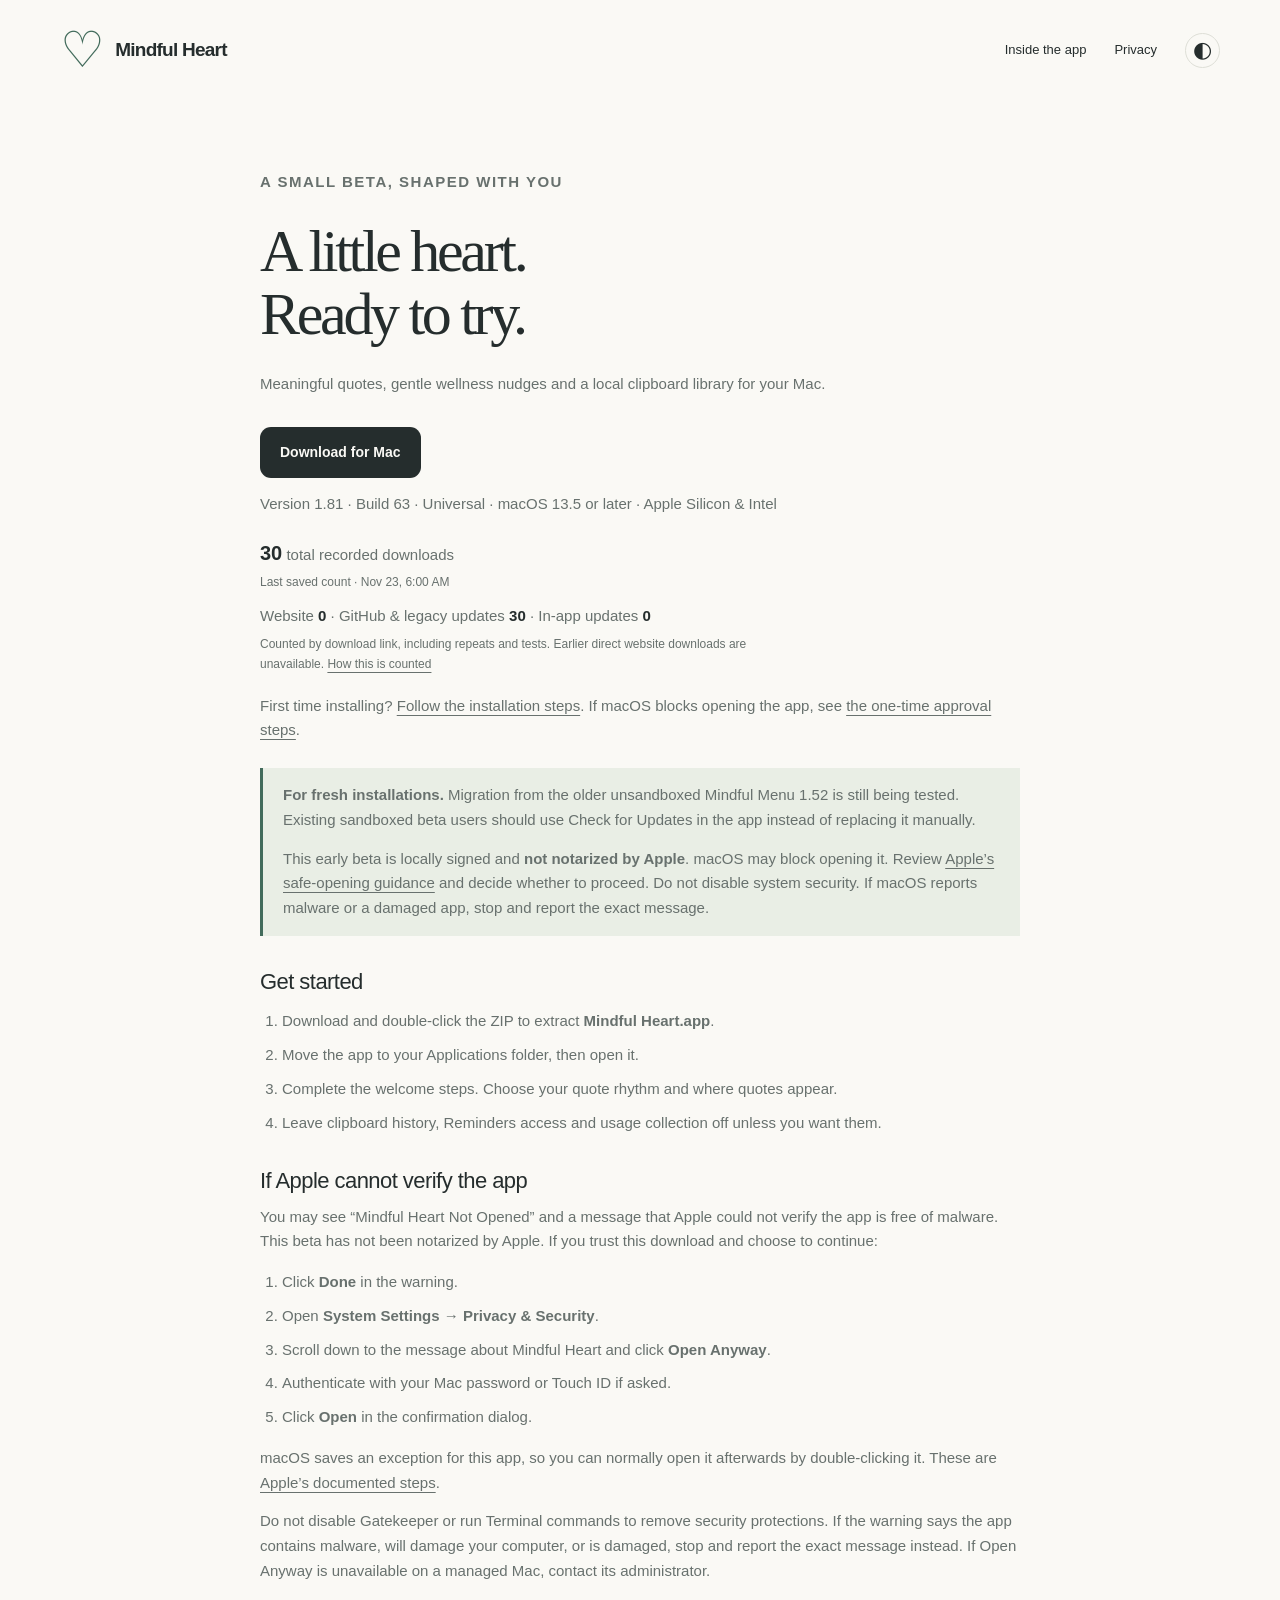
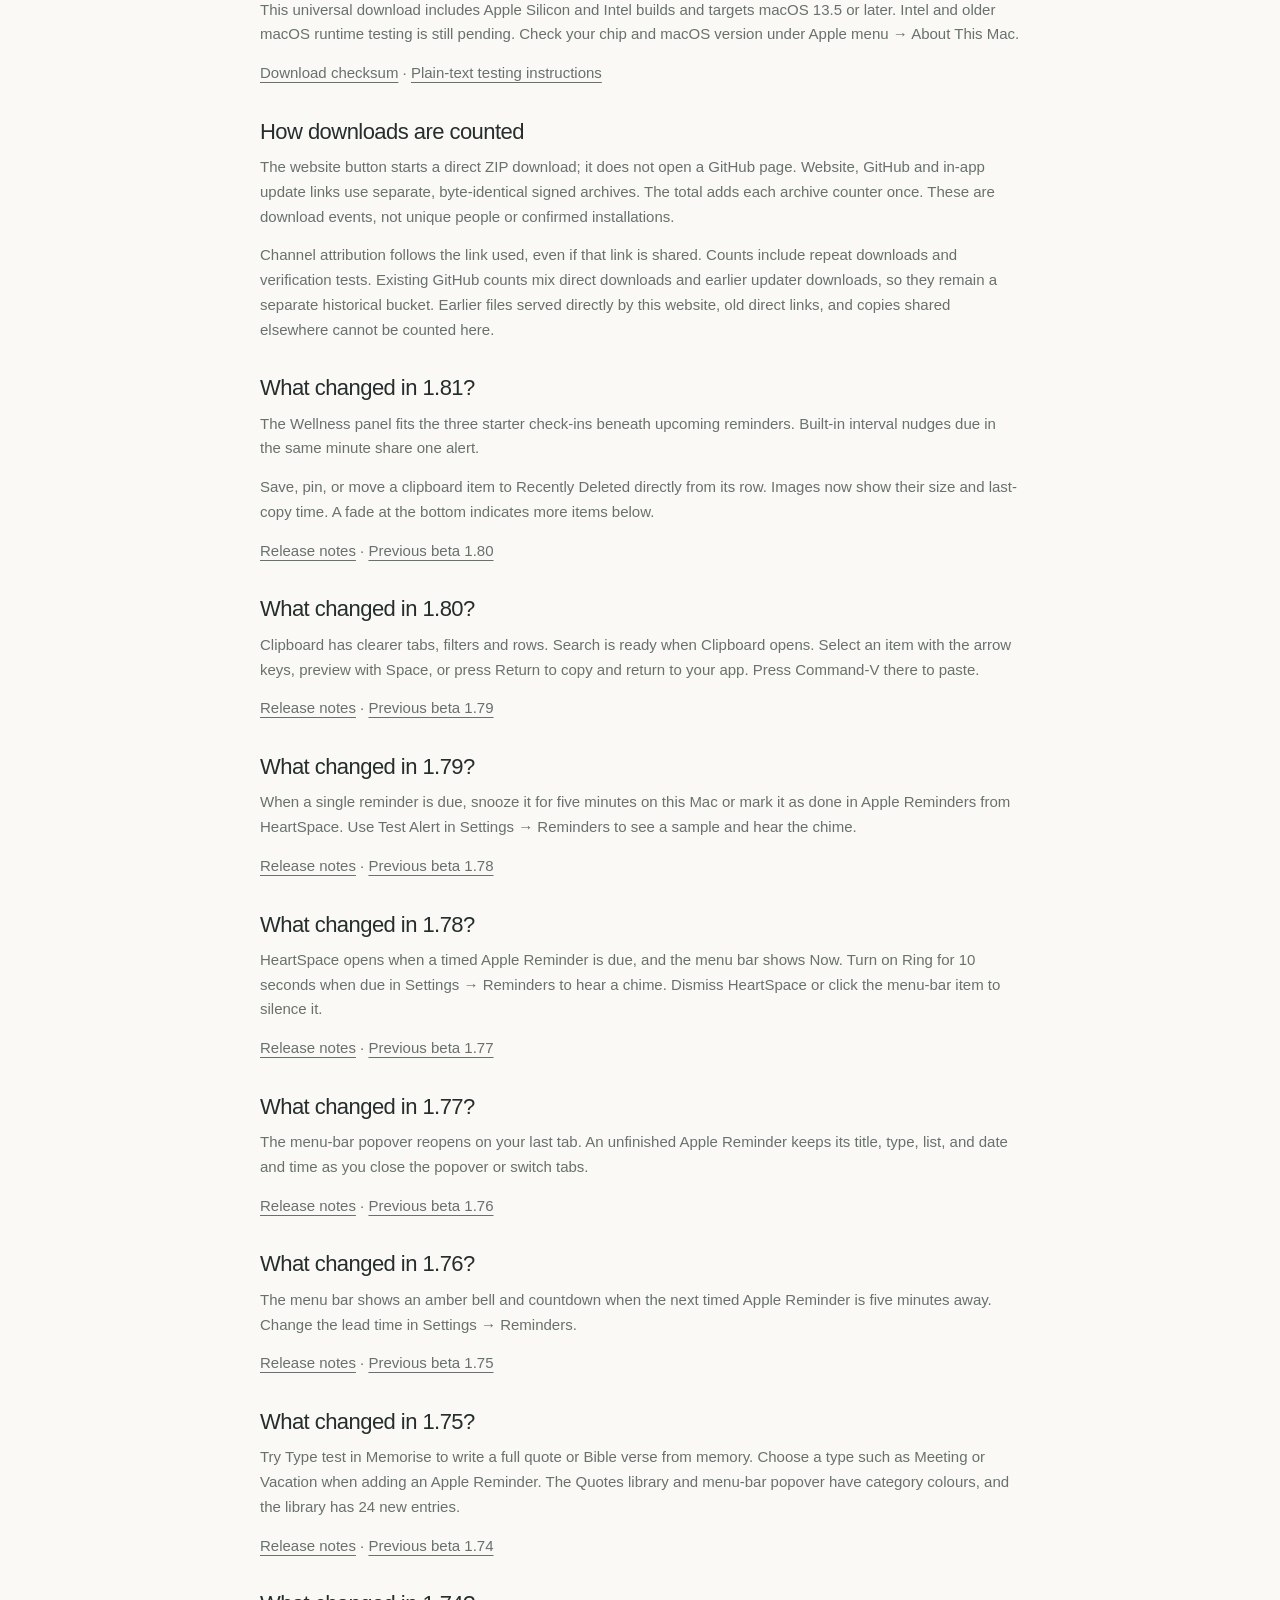
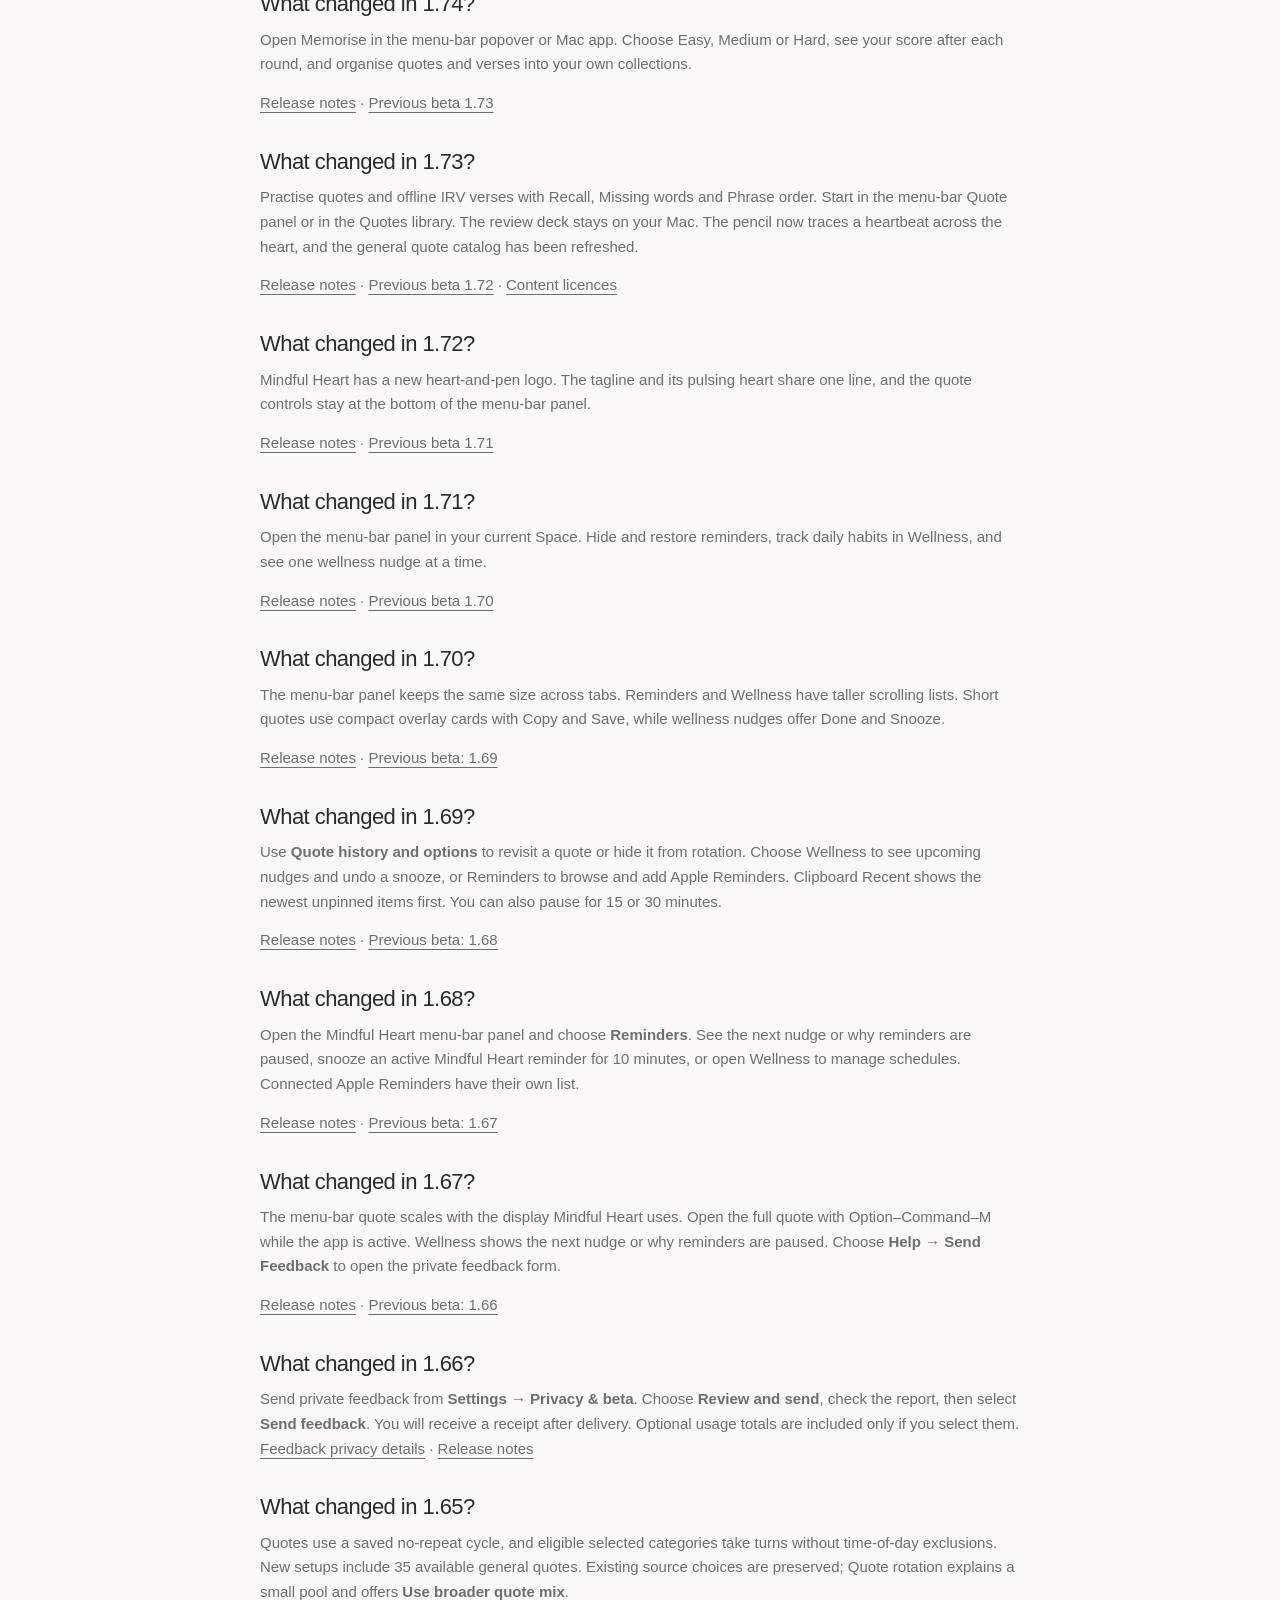
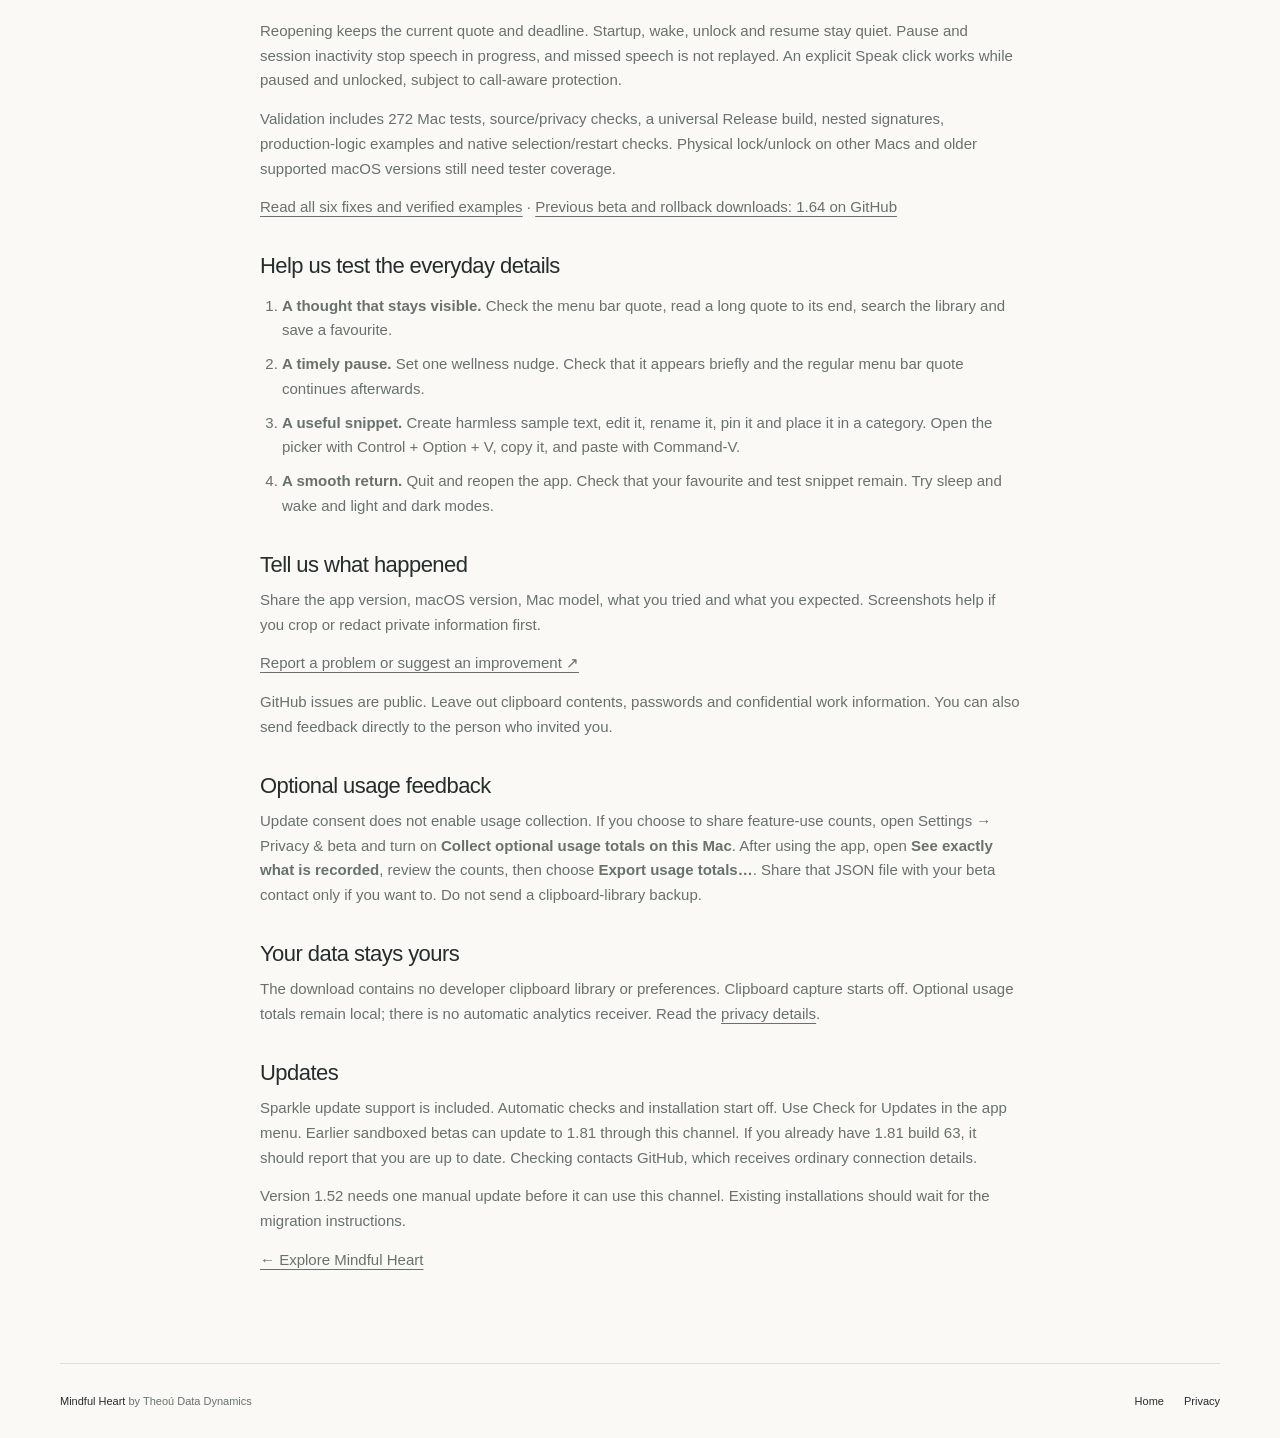
==== beta.html @ 972ff4ee "Publish Mindful Heart beta download website" ====
<!doctype html>
<html lang="en"><head>
<meta charset="utf-8"><meta name="viewport" content="width=device-width,initial-scale=1"><meta name="robots" content="noindex,nofollow">
<title>Beta download · Mindful Heart</title><link rel="icon" href="heart.svg" type="image/svg+xml"><link rel="stylesheet" href="style.css"><script src="site.js" defer></script>
<script type="module" src="download-counter.mjs"></script></head><body>
<a class="skip" href="#main">Skip to content</a>
<header class="nav wrap"><a class="brand" href="index.html"><span class="heart" aria-hidden="true">♡</span> Mindful Heart</a><nav aria-label="Main"><a href="index.html#inside">Inside the app</a><a href="privacy.html">Privacy</a><button class="theme" aria-label="Switch color theme">◐</button></nav></header>
<main id="main" class="document wrap">
<p class="eyebrow">A small beta, shaped with you</p><h1>A little heart.<br>Ready to try.</h1>
<p>Meaningful quotes, gentle wellness nudges and a local clipboard library for your Mac.</p>
<div class="hero-actions"><a class="primary" href="https://github.com/theoudatadynamics/mindful-heart/releases/download/v1.81-beta.63/Mindful-Heart-1.81-universal-website.zip">Download for Mac</a></div>
<p class="caption">Version 1.81 · Build 63 · Universal · macOS 13.5 or later · Apple Silicon &amp; Intel</p><div class="download-total" data-download-total role="status"><p><strong data-download-value>—</strong> total recorded downloads <small data-download-status>Checking the latest count…</small></p><p class="download-channel-counts">Website <span data-download-channel="Website">—</span> · GitHub &amp; legacy updates <span data-download-channel="GitHub">—</span> · In-app updates <span data-download-channel="In-app updates">—</span></p><p class="download-count-note">Counted by download link, including repeats and tests. Earlier direct website downloads are unavailable. <a href="beta.html#download-count">How this is counted</a></p></div>
<p>First time installing? <a href="#get-started">Follow the installation steps</a>. If macOS blocks opening the app, see <a href="#macos-approval">the one-time approval steps</a>.</p>
<div class="notice"><p><strong>For fresh installations.</strong> Migration from the older unsandboxed Mindful Menu 1.52 is still being tested. Existing sandboxed beta users should use Check for Updates in the app instead of replacing it manually.</p><p>This early beta is locally signed and <strong>not notarized by Apple</strong>. macOS may block opening it. Review <a href="https://support.apple.com/en-us/102445" target="_blank" rel="noopener noreferrer">Apple’s safe-opening guidance</a> and decide whether to proceed. Do not disable system security. If macOS reports malware or a damaged app, stop and report the exact message.</p></div>
<h2 id="get-started">Get started</h2><ol><li>Download and double-click the ZIP to extract <strong>Mindful Heart.app</strong>.</li><li>Move the app to your Applications folder, then open it.</li><li>Complete the welcome steps. Choose your quote rhythm and where quotes appear.</li><li>Leave clipboard history, Reminders access and usage collection off unless you want them.</li></ol>
<h2 id="macos-approval">If Apple cannot verify the app</h2>
<p>You may see “Mindful Heart Not Opened” and a message that Apple could not verify the app is free of malware. This beta has not been notarized by Apple. If you trust this download and choose to continue:</p>
<ol><li>Click <strong>Done</strong> in the warning.</li><li>Open <strong>System Settings → Privacy &amp; Security</strong>.</li><li>Scroll down to the message about Mindful Heart and click <strong>Open Anyway</strong>.</li><li>Authenticate with your Mac password or Touch ID if asked.</li><li>Click <strong>Open</strong> in the confirmation dialog.</li></ol>
<p>macOS saves an exception for this app, so you can normally open it afterwards by double-clicking it. These are <a href="https://support.apple.com/en-us/102445" target="_blank" rel="noopener noreferrer">Apple’s documented steps</a>.</p>
<p>Do not disable Gatekeeper or run Terminal commands to remove security protections. If the warning says the app contains malware, will damage your computer, or is damaged, stop and report the exact message instead. If Open Anyway is unavailable on a managed Mac, contact its administrator.</p>
<p>This universal download includes Apple Silicon and Intel builds and targets macOS 13.5 or later. Intel and older macOS runtime testing is still pending. Check your chip and macOS version under Apple menu → About This Mac.</p>
<p><a href="https://github.com/theoudatadynamics/mindful-heart/releases/download/v1.81-beta.63/Download-Channels-SHA256SUMS.txt">Download checksum</a> · <a href="downloads/Test-Instructions.txt">Plain-text testing instructions</a></p>
<h2 id="download-count">How downloads are counted</h2><p>The website button starts a direct ZIP download; it does not open a GitHub page. Website, GitHub and in-app update links use separate, byte-identical signed archives. The total adds each archive counter once. These are download events, not unique people or confirmed installations.</p><p>Channel attribution follows the link used, even if that link is shared. Counts include repeat downloads and verification tests. Existing GitHub counts mix direct downloads and earlier updater downloads, so they remain a separate historical bucket. Earlier files served directly by this website, old direct links, and copies shared elsewhere cannot be counted here.</p>
<h2>What changed in 1.81?</h2>
<p>The Wellness panel fits the three starter check-ins beneath upcoming reminders. Built-in interval nudges due in the same minute share one alert.</p>
<p>Save, pin, or move a clipboard item to Recently Deleted directly from its row. Images now show their size and last-copy time. A fade at the bottom indicates more items below.</p>
<p><a href="https://github.com/theoudatadynamics/mindful-heart/releases/tag/v1.81-beta.63">Release notes</a> · <a href="https://github.com/theoudatadynamics/mindful-heart/releases/tag/v1.80-beta.62">Previous beta 1.80</a></p>
<h2>What changed in 1.80?</h2>
<p>Clipboard has clearer tabs, filters and rows. Search is ready when Clipboard opens. Select an item with the arrow keys, preview with Space, or press Return to copy and return to your app. Press Command-V there to paste.</p>
<p><a href="https://github.com/theoudatadynamics/mindful-heart/releases/tag/v1.80-beta.62">Release notes</a> · <a href="https://github.com/theoudatadynamics/mindful-heart/releases/tag/v1.79-beta.61">Previous beta 1.79</a></p>
<h2>What changed in 1.79?</h2>
<p>When a single reminder is due, snooze it for five minutes on this Mac or mark it as done in Apple Reminders from HeartSpace. Use Test Alert in Settings → Reminders to see a sample and hear the chime.</p>
<p><a href="https://github.com/theoudatadynamics/mindful-heart/releases/tag/v1.79-beta.61">Release notes</a> · <a href="https://github.com/theoudatadynamics/mindful-heart/releases/tag/v1.78-beta.60">Previous beta 1.78</a></p>
<h2>What changed in 1.78?</h2>
<p>HeartSpace opens when a timed Apple Reminder is due, and the menu bar shows Now. Turn on Ring for 10 seconds when due in Settings → Reminders to hear a chime. Dismiss HeartSpace or click the menu-bar item to silence it.</p>
<p><a href="https://github.com/theoudatadynamics/mindful-heart/releases/tag/v1.78-beta.60">Release notes</a> · <a href="https://github.com/theoudatadynamics/mindful-heart/releases/tag/v1.77-beta.59">Previous beta 1.77</a></p>
<h2>What changed in 1.77?</h2>
<p>The menu-bar popover reopens on your last tab. An unfinished Apple Reminder keeps its title, type, list, and date and time as you close the popover or switch tabs.</p>
<p><a href="https://github.com/theoudatadynamics/mindful-heart/releases/tag/v1.77-beta.59">Release notes</a> · <a href="https://github.com/theoudatadynamics/mindful-heart/releases/tag/v1.76-beta.58">Previous beta 1.76</a></p>
<h2>What changed in 1.76?</h2>
<p>The menu bar shows an amber bell and countdown when the next timed Apple Reminder is five minutes away. Change the lead time in Settings → Reminders.</p>
<p><a href="https://github.com/theoudatadynamics/mindful-heart/releases/tag/v1.76-beta.58">Release notes</a> · <a href="https://github.com/theoudatadynamics/mindful-heart/releases/tag/v1.75-beta.57">Previous beta 1.75</a></p>
<h2>What changed in 1.75?</h2><p>Try Type test in Memorise to write a full quote or Bible verse from memory. Choose a type such as Meeting or Vacation when adding an Apple Reminder. The Quotes library and menu-bar popover have category colours, and the library has 24 new entries.</p>
<p><a href="https://github.com/theoudatadynamics/mindful-heart/releases/tag/v1.75-beta.57">Release notes</a> · <a href="https://github.com/theoudatadynamics/mindful-heart/releases/tag/v1.74-beta.56">Previous beta 1.74</a></p>
<h2>What changed in 1.74?</h2><p>Open Memorise in the menu-bar popover or Mac app. Choose Easy, Medium or Hard, see your score after each round, and organise quotes and verses into your own collections.</p>
<p><a href="https://github.com/theoudatadynamics/mindful-heart/releases/tag/v1.74-beta.56">Release notes</a> · <a href="https://github.com/theoudatadynamics/mindful-heart/releases/tag/v1.73-beta.55">Previous beta 1.73</a></p>
<h2>What changed in 1.73?</h2><p>Practise quotes and offline IRV verses with Recall, Missing words and Phrase order. Start in the menu-bar Quote panel or in the Quotes library. The review deck stays on your Mac. The pencil now traces a heartbeat across the heart, and the general quote catalog has been refreshed.</p>
<p><a href="https://github.com/theoudatadynamics/mindful-heart/releases/tag/v1.73-beta.55">Release notes</a> · <a href="https://github.com/theoudatadynamics/mindful-heart/releases/tag/v1.72-beta.54">Previous beta 1.72</a> · <a href="support.html#content-licences">Content licences</a></p>
<h2>What changed in 1.72?</h2><p>Mindful Heart has a new heart-and-pen logo. The tagline and its pulsing heart share one line, and the quote controls stay at the bottom of the menu-bar panel.</p><p><a href="https://github.com/theoudatadynamics/mindful-heart/releases/tag/v1.72-beta.54">Release notes</a> · <a href="https://github.com/theoudatadynamics/mindful-heart/releases/tag/v1.71-beta.53">Previous beta 1.71</a></p><h2>What changed in 1.71?</h2><p>Open the menu-bar panel in your current Space. Hide and restore reminders, track daily habits in Wellness, and see one wellness nudge at a time.</p><p><a href="https://github.com/theoudatadynamics/mindful-heart/releases/tag/v1.71-beta.53">Release notes</a> · <a href="https://github.com/theoudatadynamics/mindful-heart/releases/tag/v1.70-beta.52">Previous beta 1.70</a></p><h2>What changed in 1.70?</h2><p>The menu-bar panel keeps the same size across tabs. Reminders and Wellness have taller scrolling lists. Short quotes use compact overlay cards with Copy and Save, while wellness nudges offer Done and Snooze.</p><p><a href="https://github.com/theoudatadynamics/mindful-heart/releases/tag/v1.70-beta.52">Release notes</a> · <a href="https://github.com/theoudatadynamics/mindful-heart/releases/tag/v1.69-beta.51">Previous beta: 1.69</a></p><h2>What changed in 1.69?</h2><p>Use <strong>Quote history and options</strong> to revisit a quote or hide it from rotation. Choose Wellness to see upcoming nudges and undo a snooze, or Reminders to browse and add Apple Reminders. Clipboard Recent shows the newest unpinned items first. You can also pause for 15 or 30 minutes.</p><p><a href="https://github.com/theoudatadynamics/mindful-heart/releases/tag/v1.69-beta.51">Release notes</a> · <a href="https://github.com/theoudatadynamics/mindful-heart/releases/tag/v1.68-beta.50">Previous beta: 1.68</a></p><h2>What changed in 1.68?</h2><p>Open the Mindful Heart menu-bar panel and choose <strong>Reminders</strong>. See the next nudge or why reminders are paused, snooze an active Mindful Heart reminder for 10 minutes, or open Wellness to manage schedules. Connected Apple Reminders have their own list.</p><p><a href="https://github.com/theoudatadynamics/mindful-heart/releases/tag/v1.68-beta.50">Release notes</a> · <a href="https://github.com/theoudatadynamics/mindful-heart/releases/tag/v1.67-beta.49">Previous beta: 1.67</a></p><h2>What changed in 1.67?</h2><p>The menu-bar quote scales with the display Mindful Heart uses. Open the full quote with Option–Command–M while the app is active. Wellness shows the next nudge or why reminders are paused. Choose <strong>Help → Send Feedback</strong> to open the private feedback form.</p><p><a href="https://github.com/theoudatadynamics/mindful-heart/releases/tag/v1.67-beta.49">Release notes</a> · <a href="https://github.com/theoudatadynamics/mindful-heart/releases/tag/v1.66-beta.48">Previous beta: 1.66</a></p><h2>What changed in 1.66?</h2><p>Send private feedback from <strong>Settings → Privacy &amp; beta</strong>. Choose <strong>Review and send</strong>, check the report, then select <strong>Send feedback</strong>. You will receive a receipt after delivery. Optional usage totals are included only if you select them. <a href="privacy.html#feedback">Feedback privacy details</a> · <a href="https://github.com/theoudatadynamics/mindful-heart/releases/tag/v1.66-beta.48">Release notes</a></p><h2>What changed in 1.65?</h2><p>Quotes use a saved no-repeat cycle, and eligible selected categories take turns without time-of-day exclusions. New setups include 35 available general quotes. Existing source choices are preserved; Quote rotation explains a small pool and offers <strong>Use broader quote mix</strong>.</p><p>Reopening keeps the current quote and deadline. Startup, wake, unlock and resume stay quiet. Pause and session inactivity stop speech in progress, and missed speech is not replayed. An explicit Speak click works while paused and unlocked, subject to call-aware protection.</p><p>Validation includes 272 Mac tests, source/privacy checks, a universal Release build, nested signatures, production-logic examples and native selection/restart checks. Physical lock/unlock on other Macs and older supported macOS versions still need tester coverage.</p><p><a href="https://github.com/theoudatadynamics/mindful-heart/releases/tag/v1.65-beta.47">Read all six fixes and verified examples</a> · <a href="https://github.com/theoudatadynamics/mindful-heart/releases/tag/v1.64-beta.45">Previous beta and rollback downloads: 1.64 on GitHub</a></p><h2>Help us test the everyday details</h2><ol><li><strong>A thought that stays visible.</strong> Check the menu bar quote, read a long quote to its end, search the library and save a favourite.</li><li><strong>A timely pause.</strong> Set one wellness nudge. Check that it appears briefly and the regular menu bar quote continues afterwards.</li><li><strong>A useful snippet.</strong> Create harmless sample text, edit it, rename it, pin it and place it in a category. Open the picker with Control + Option + V, copy it, and paste with Command-V.</li><li><strong>A smooth return.</strong> Quit and reopen the app. Check that your favourite and test snippet remain. Try sleep and wake and light and dark modes.</li></ol>
<h2>Tell us what happened</h2><p>Share the app version, macOS version, Mac model, what you tried and what you expected. Screenshots help if you crop or redact private information first.</p>
<p><a href="https://github.com/theoudatadynamics/mindful-heart/issues/new" target="_blank" rel="noopener noreferrer">Report a problem or suggest an improvement ↗</a></p><p>GitHub issues are public. Leave out clipboard contents, passwords and confidential work information. You can also send feedback directly to the person who invited you.</p>
<h2>Optional usage feedback</h2><p>Update consent does not enable usage collection. If you choose to share feature-use counts, open Settings → Privacy &amp; beta and turn on <strong>Collect optional usage totals on this Mac</strong>. After using the app, open <strong>See exactly what is recorded</strong>, review the counts, then choose <strong>Export usage totals…</strong>. Share that JSON file with your beta contact only if you want to. Do not send a clipboard-library backup.</p><h2>Your data stays yours</h2><p>The download contains no developer clipboard library or preferences. Clipboard capture starts off. Optional usage totals remain local; there is no automatic analytics receiver. Read the <a href="privacy.html">privacy details</a>.</p>
<h2>Updates</h2><p>Sparkle update support is included. Automatic checks and installation start off. Use Check for Updates in the app menu. Earlier sandboxed betas can update to 1.81 through this channel. If you already have 1.81 build 63, it should report that you are up to date. Checking contacts GitHub, which receives ordinary connection details.</p><p>Version 1.52 needs one manual update before it can use this channel. Existing installations should wait for the migration instructions.</p><p><a href="index.html">← Explore Mindful Heart</a></p>
</main><footer class="wrap"><span>Mindful Heart <span class="muted">by Theoú Data Dynamics</span></span><div><a href="index.html">Home</a><a href="privacy.html">Privacy</a></div></footer>
</body></html>
---- style.css ----
@charset "UTF-8";
:root{color-scheme:light;--bg:#faf9f5;--ink:#252d2d;--muted:#68716e;--line:#dedfd7;--panel:#fff;--accent:#426b5b;--tint:#e9eee5;--shadow:0 28px 70px #263f3320}
:root[data-theme=dark]{color-scheme:dark;--bg:#191e1d;--ink:#edf0e9;--muted:#a9b5ad;--line:#37423c;--panel:#242d28;--accent:#b0d8bd;--tint:#2a382e;--shadow:0 28px 70px #0005}
*{box-sizing:border-box}html{scroll-behavior:smooth;scroll-padding-top:30px}body{margin:0;background:var(--bg);color:var(--ink);font:16px/1.65 -apple-system,BlinkMacSystemFont,"Segoe UI",sans-serif}a{color:inherit;text-underline-offset:4px}button{font:inherit;cursor:pointer}a,button{-webkit-tap-highlight-color:transparent}button:focus-visible,a:focus-visible,summary:focus-visible,[tabindex]:focus-visible{outline:3px solid var(--accent);outline-offset:5px}h1,h2,h3,p{margin:0}h1,h2{font-family:Georgia,"Times New Roman",serif;font-weight:400;letter-spacing:-.055em;line-height:1.06}h3{font-size:21px;font-weight:600;letter-spacing:-.025em}.wrap{width:min(1160px,calc(100% - 80px));margin:auto}.nav{display:flex;align-items:center;justify-content:space-between;min-height:100px;gap:24px}.brand{font-size:19px;font-weight:650;display:flex;align-items:center;gap:11px;text-decoration:none;letter-spacing:-.04em}.heart{color:var(--accent);font:50px/1 Georgia,serif;display:inline-block;animation:heartbeat 2.5s ease-in-out infinite}.heart.small{font-size:26px}.nav nav{display:flex;align-items:center;gap:28px;font-size:13px;font-weight:500}.nav nav a{text-decoration:none}.theme{border:1px solid var(--line);border-radius:50%;width:35px;height:35px;background:transparent;color:var(--ink);font-size:22px;line-height:1}.hero{display:grid;grid-template-columns:1fr 1fr;align-items:center;gap:70px;padding-top:65px;padding-bottom:80px}.eyebrow{font-size:11px;letter-spacing:.1em;text-transform:uppercase;font-weight:600;color:var(--muted);display:flex;align-items:center;gap:8px}.dot{display:inline-block;width:6px;height:6px;border-radius:50%;background:var(--accent)}h1{font-size:clamp(58px,6.5vw,88px);margin:25px 0}h1 em{font-weight:400;color:var(--accent)}.lede{font-size:18px;line-height:1.75;color:var(--muted);max-width:420px}.hero-actions{display:flex;gap:24px;align-items:center;flex-wrap:wrap;margin:30px 0 14px}.primary{display:inline-flex;align-items:center;gap:24px;background:var(--ink);color:var(--bg);border-radius:11px;padding:14px 20px;text-decoration:none;font-weight:550;font-size:14px;transition:transform .2s}.primary:hover{transform:translateY(-2px)}.text-link{font-size:13px;text-decoration:none;font-weight:550;display:inline-flex;gap:13px;align-items:center}.caption,.beta-note{color:var(--muted);font-size:11px}.beta-note{max-width:410px;margin-top:14px;line-height:1.65}.preview{position:relative;min-width:0}.sample-menubar{display:flex;align-items:center;gap:12px;padding:9px 12px;border-radius:9px;background:var(--tint);font-size:10px;white-space:nowrap;overflow:hidden;position:relative;top:-15px}.sample-quote{overflow:hidden;text-overflow:ellipsis;flex:1;min-width:0}.preview-window{background:var(--panel);box-shadow:var(--shadow);border:1px solid var(--line);border-radius:22px;overflow:hidden;transform:rotate(-1deg)}.window-top{display:flex;align-items:center;justify-content:space-between;padding:18px 22px;font-size:11px;font-weight:550;color:var(--muted)}.traffic{color:#a3a89a;letter-spacing:3px;font-size:8px}.demo-tabs{display:flex;gap:4px;background:var(--tint);padding:4px;border-radius:10px;margin:6px 22px 0}.demo-tabs button{border:0;border-radius:7px;background:transparent;color:var(--muted);flex:1;padding:8px 5px;font-size:12px}.demo-tabs button[aria-selected=true]{background:var(--panel);color:var(--ink);box-shadow:0 2px 6px #0001}#demo-panel{padding:24px;min-height:300px}.demo-category{font-size:10px;letter-spacing:.08em;text-transform:uppercase;color:var(--muted)}.demo-thought{font:29px/1.35 Georgia,serif;letter-spacing:-.035em;margin:20px 0 13px}.demo-author{font-size:12px;color:var(--muted)}.demo-actions{margin-top:25px;display:flex;align-items:center;justify-content:space-between;gap:10px}.demo-actions button{font-size:11px;border:1px solid var(--line);background:var(--tint);color:var(--ink);border-radius:8px;padding:8px 13px;min-width:78px}.demo-actions button[data-copy].success{color:var(--accent)}.preview-caption{font-size:10px;color:var(--muted);text-align:center;margin-top:28px}.sample-row{display:flex;justify-content:space-between;gap:12px;padding:14px 0;border-bottom:1px solid var(--line);font-size:13px}.sample-row p+p{font-size:11px;color:var(--muted);margin-top:2px}.sample-row span{font-size:11px;color:var(--accent)}.demo-tip{margin-top:19px;font-size:11px;color:var(--muted)}.principles{border-block:1px solid var(--line);display:flex;justify-content:space-between;gap:20px;padding-block:22px;font-size:13px}.principles span{margin-right:20px;font-size:10px;color:var(--muted)}.inside{display:grid;grid-template-columns:1fr 1fr;gap:90px;padding-block:100px}.section-head .eyebrow{margin-bottom:22px}h2{font-size:clamp(35px,4.3vw,54px)}.feature-list{display:grid;gap:35px}.feature-list article{display:flex;gap:22px}.feature-icon{color:var(--accent);font:33px/1.4 Georgia,serif;min-width:25px}.feature-list p{font-size:14px;color:var(--muted);margin-top:9px}.privacy-band{background:var(--tint);padding-block:65px}.privacy-inner{display:grid;grid-template-columns:1fr 1fr;gap:90px;align-items:center}.privacy-inner .eyebrow{margin-bottom:22px}.privacy-inner p:not(.eyebrow){font-size:15px;margin-bottom:18px;color:var(--muted)}.privacy-inner .text-link{margin-top:4px}.faq{display:grid;grid-template-columns:1fr 1fr;gap:90px;padding-block:90px}.faq details{border-bottom:1px solid var(--line);padding:18px 0}.faq details:first-child{padding-top:0}.faq summary{cursor:pointer;font-size:14px;font-weight:550;list-style-position:outside;margin-left:17px}.faq details p{color:var(--muted);font-size:13px;padding:14px 0 0 17px}.closing{display:flex;align-items:center;flex-direction:column;text-align:center;gap:23px;padding-bottom:90px}.closing h2{font-size:44px}.closing .heart{font-size:56px}.closing .caption{margin-top:-8px}footer{display:flex;justify-content:space-between;gap:22px;align-items:center;border-top:1px solid var(--line);padding-block:28px;font-size:11px}footer div{display:flex;gap:20px}footer a{text-decoration:none}.muted{color:var(--muted)}.brand .muted{font-size:11px}.document{max-width:760px;padding-block:70px 90px}.document h1{font-size:60px}.document h2{font-family:inherit;font-size:22px;letter-spacing:-.025em;margin-top:34px;margin-bottom:12px}.document p,.document li{font-size:15px;color:var(--muted)}.document p+p{margin-top:14px}.document ul,.document ol{padding-left:22px}.document li+li{margin-top:9px}.document .notice{border-left:3px solid var(--accent);padding:15px 20px;background:var(--tint);margin-block:25px}.skip{position:absolute;left:15px;top:-100px;z-index:100;background:var(--panel);padding:10px}.skip:focus{top:10px}.live-status{font-size:11px;color:var(--muted);min-height:18px;margin-top:8px}@keyframes heartbeat{0%,70%,100%{transform:scale(1)}15%{transform:scale(1.08)}30%{transform:scale(1)}}@media(prefers-reduced-motion:reduce){html{scroll-behavior:auto}*{animation:none!important;transition:none!important}}@media(max-width:900px){.hero{gap:35px}.hero-actions{gap:14px}.inside,.privacy-inner,.faq{gap:40px}h1{font-size:63px}#demo-panel{padding:20px}.demo-thought{font-size:24px}}@media(max-width:680px){.wrap{width:calc(100% - 40px)}.nav{min-height:82px;gap:15px}.nav nav{gap:15px}.nav nav a:first-child{display:none}.brand{font-size:17px}.heart{font-size:39px}.hero{grid-template-columns:1fr;gap:55px;padding-block:30px 55px}h1{font-size:66px}.lede{font-size:17px}.preview{max-width:460px;width:100%;margin:auto}.preview-window{transform:none}.principles{gap:12px;font-size:11px}.principles span{display:block;margin:0 0 5px}.inside,.privacy-inner,.faq{grid-template-columns:1fr;gap:35px}.inside,.faq{padding-block:60px}.privacy-band{padding-block:50px}.closing{padding-bottom:60px}.closing h2{font-size:37px}footer{align-items:flex-start;flex-wrap:wrap}footer>span:first-child{width:100%}.document{padding-block:35px 65px}.document h1{font-size:48px}}

[hidden]{display:none!important}.support-page{padding-block:50px 80px}.support-intro{max-width:670px;margin-bottom:50px}.support-intro .lede{max-width:540px}.plan-grid{display:grid;grid-template-columns:repeat(3,minmax(0,1fr));gap:18px}.plan{display:flex;flex-direction:column;align-items:flex-start;gap:18px;border:1px solid var(--line);background:var(--panel);border-radius:20px;padding:28px}.plan h2{font-size:30px;letter-spacing:-.035em}.plan p:not(.eyebrow):not(.plan-price){font-size:14px;color:var(--muted)}.plan .plan-price{font:27px/1.3 Georgia,serif}.plan .primary{margin-top:auto}.plan .caption{font-size:11px!important}.support-help{display:grid;grid-template-columns:1fr 1fr;gap:60px;padding-block:80px}.support-help .eyebrow{margin-bottom:20px}.support-help ol{margin:0;padding-left:23px;color:var(--muted);font-size:15px}.support-help li+li{margin-top:20px}.support-help strong{color:var(--ink);font-weight:550}.community{border-block:1px solid var(--line);padding-block:40px}.community h2{margin-block:15px;font-size:40px}.community p:not(.eyebrow){color:var(--muted)}.community-links{display:flex;flex-wrap:wrap;gap:12px;margin-block:20px}.community-links:empty{display:none}.community-links a{border:1px solid var(--line);border-radius:9px;padding:10px 15px;text-decoration:none;font-size:14px}.support-note{max-width:760px;font-size:12px;color:var(--muted);margin-top:35px}.support-strip{display:flex;align-items:center;justify-content:space-between;gap:35px;padding-block:65px;border-bottom:1px solid var(--line)}.support-strip h2{font-size:35px;margin-block:15px}.support-strip p:not(.eyebrow){font-size:14px;color:var(--muted);max-width:620px}.support-strip .primary{flex-shrink:0}@media(max-width:900px){.plan-grid{grid-template-columns:1fr}.plan{padding:25px}.plan .primary{margin-top:0}.support-help{gap:35px}}@media(max-width:680px){.support-page{padding-top:30px}.support-intro{margin-bottom:35px}.support-help{grid-template-columns:1fr;padding-block:50px}.support-strip{flex-direction:column;align-items:flex-start;padding-block:45px}.support-strip h2{font-size:31px}}

.download-total{margin:20px 0;font-size:14px;color:var(--muted)}.download-total strong{font-size:20px;color:var(--ink);font-variant-numeric:tabular-nums}.download-total small{display:block;font-size:12px;margin-top:3px}.download-channel-counts{font-size:14px;line-height:1.8;margin-top:10px!important}.download-channel-counts span{color:var(--ink);font-weight:600}.download-count-note{font-size:12px!important;line-height:1.6;margin-top:6px!important;max-width:540px}
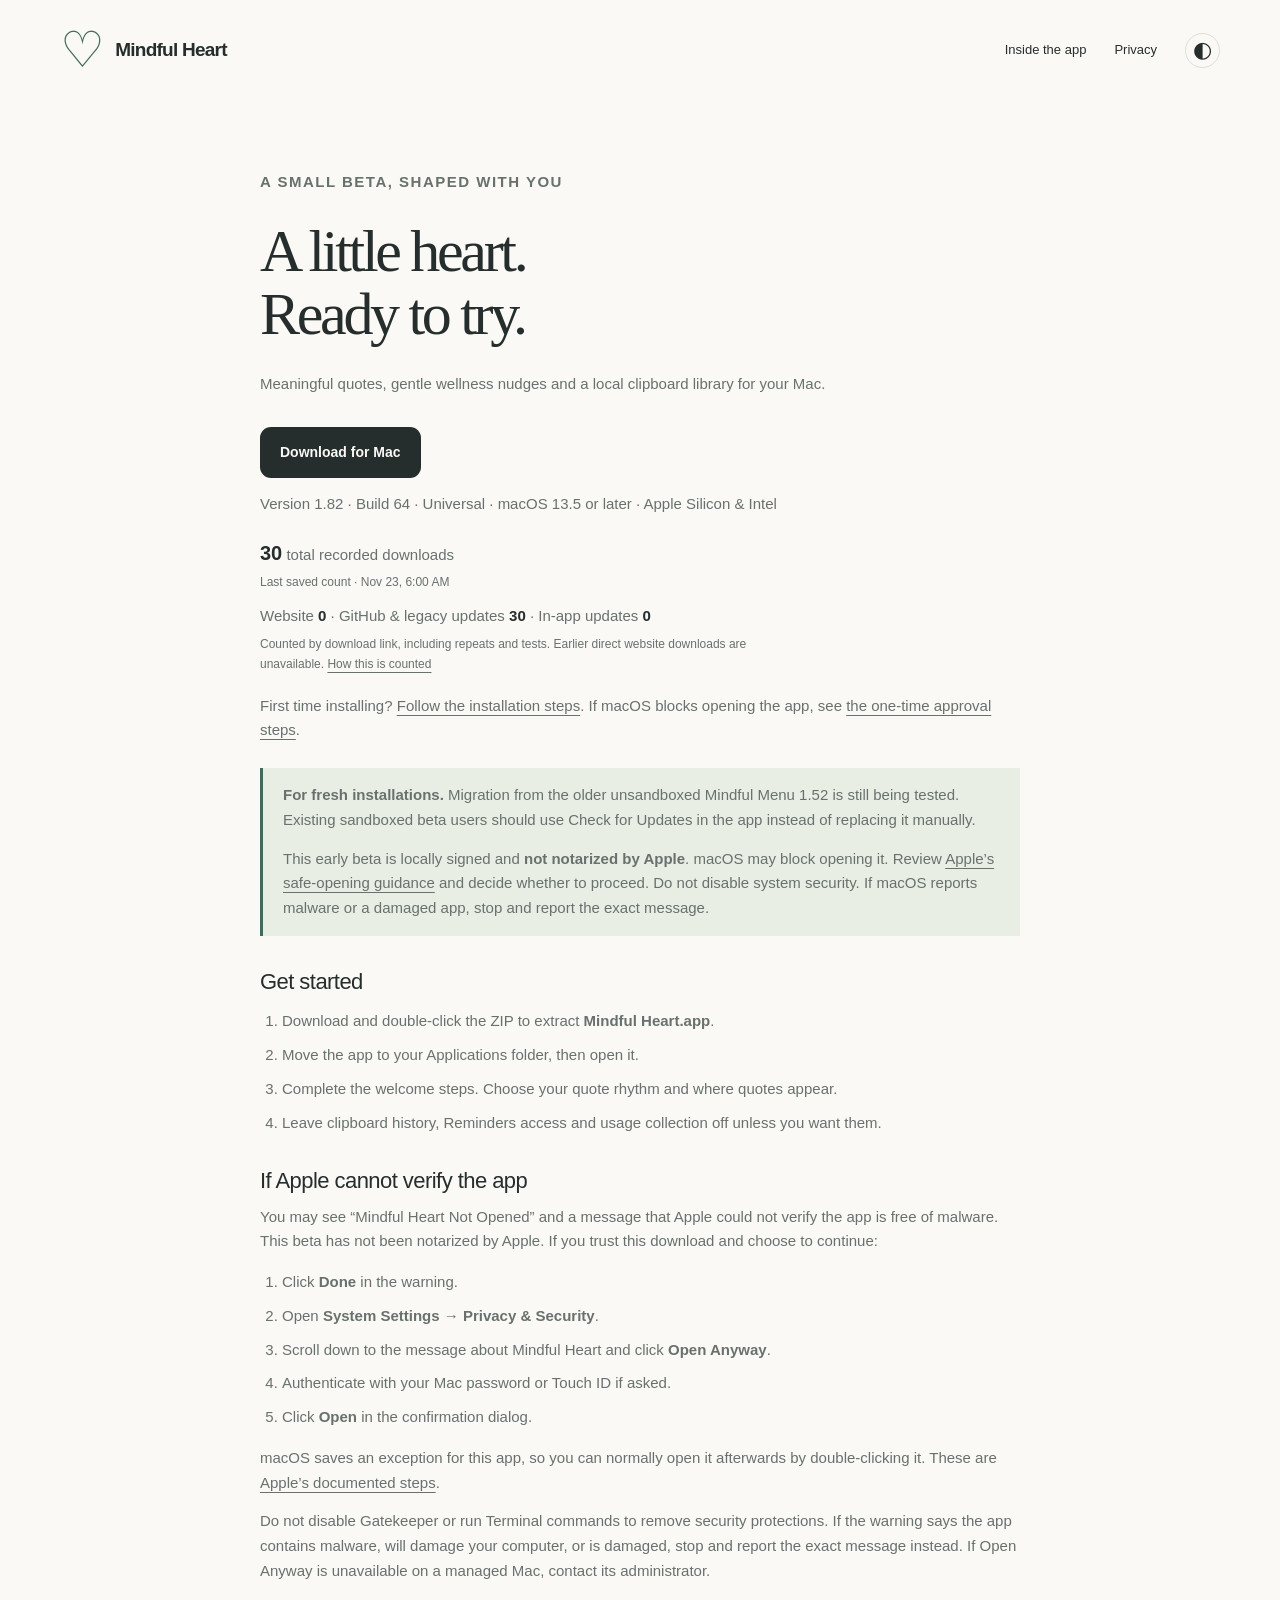
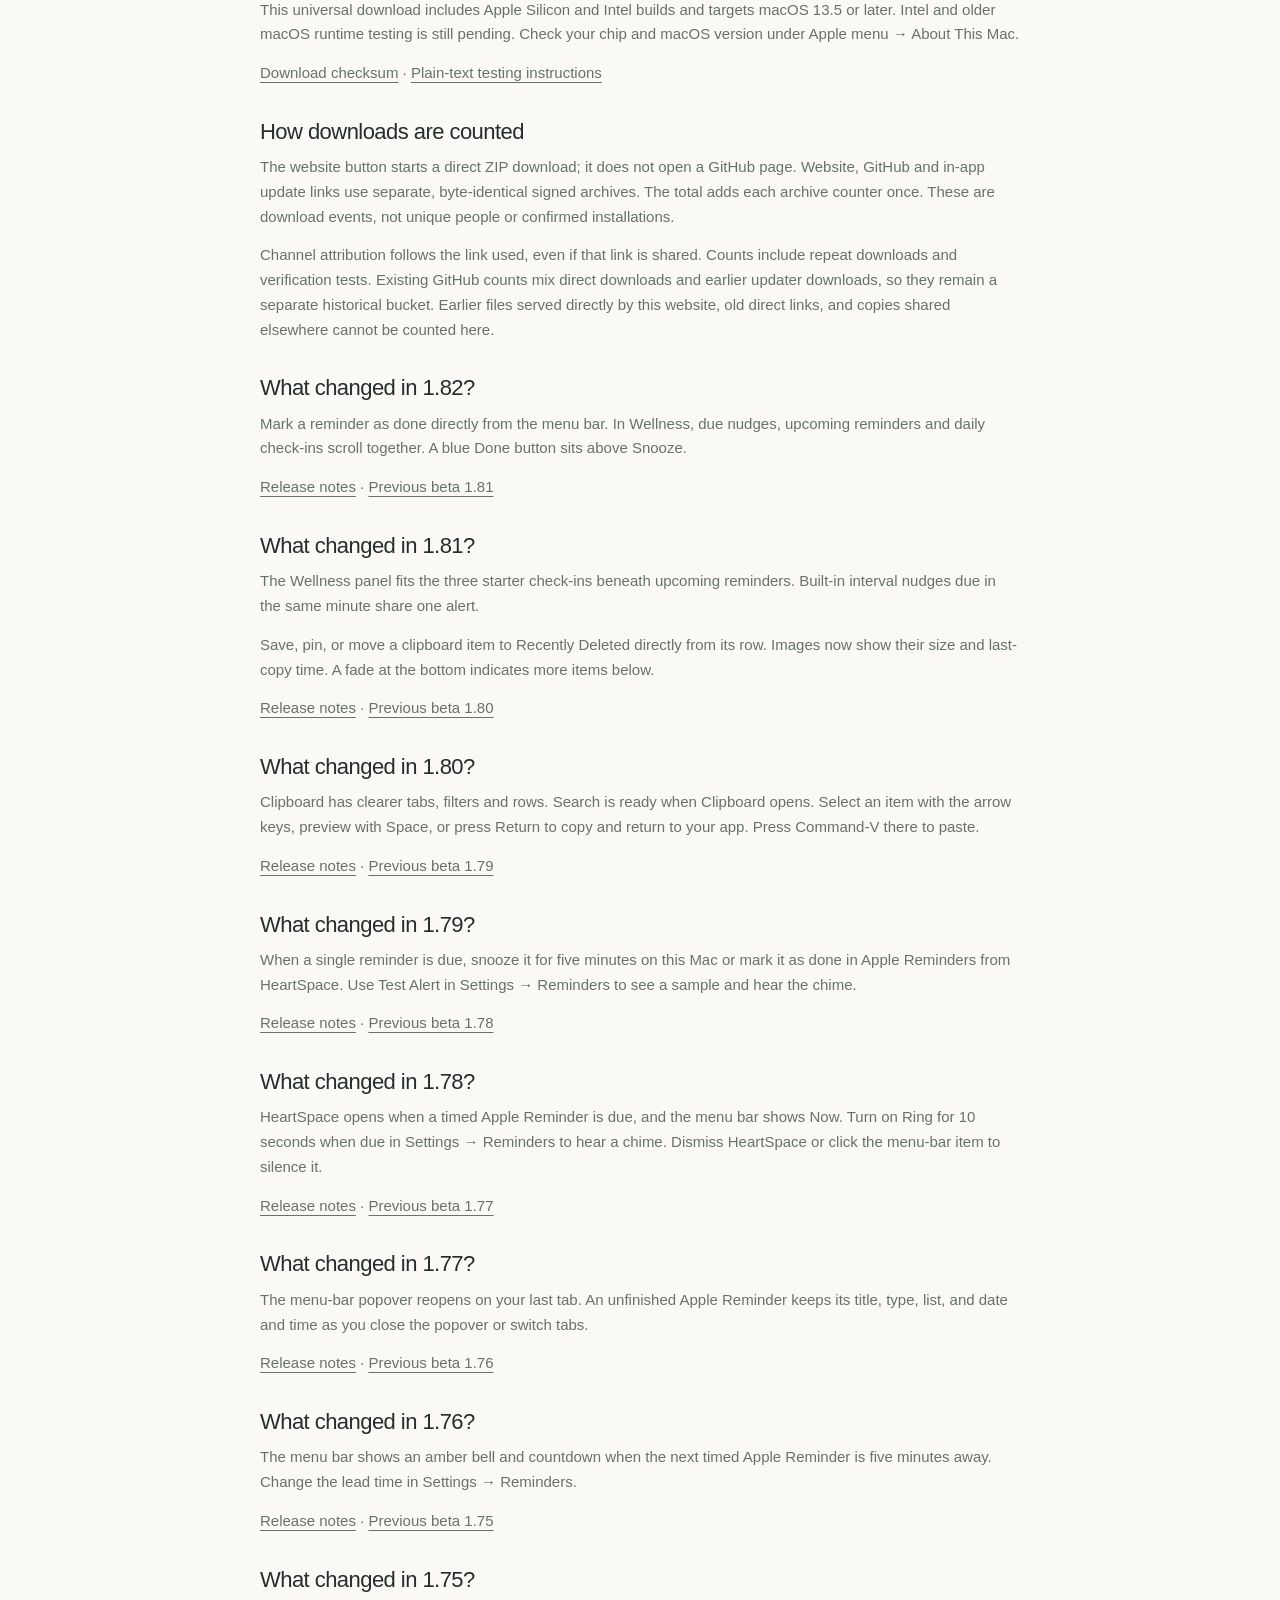
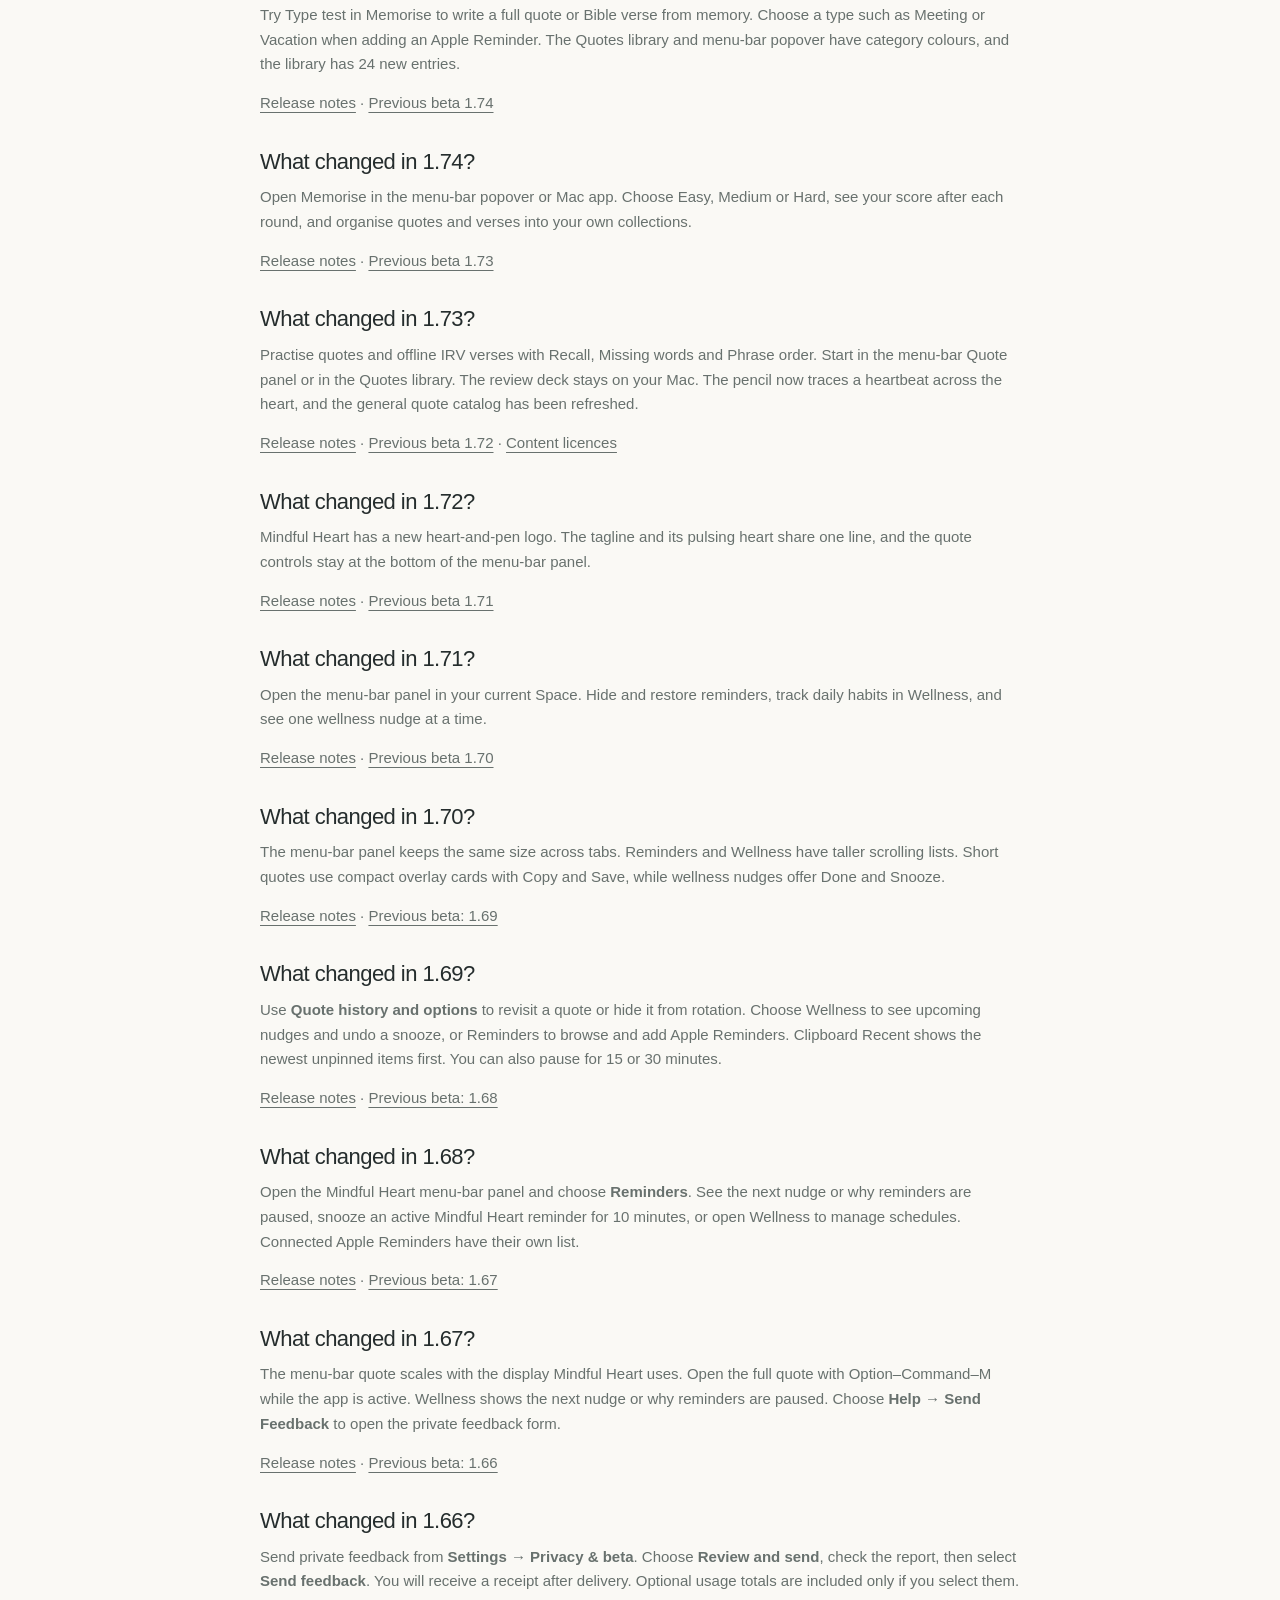
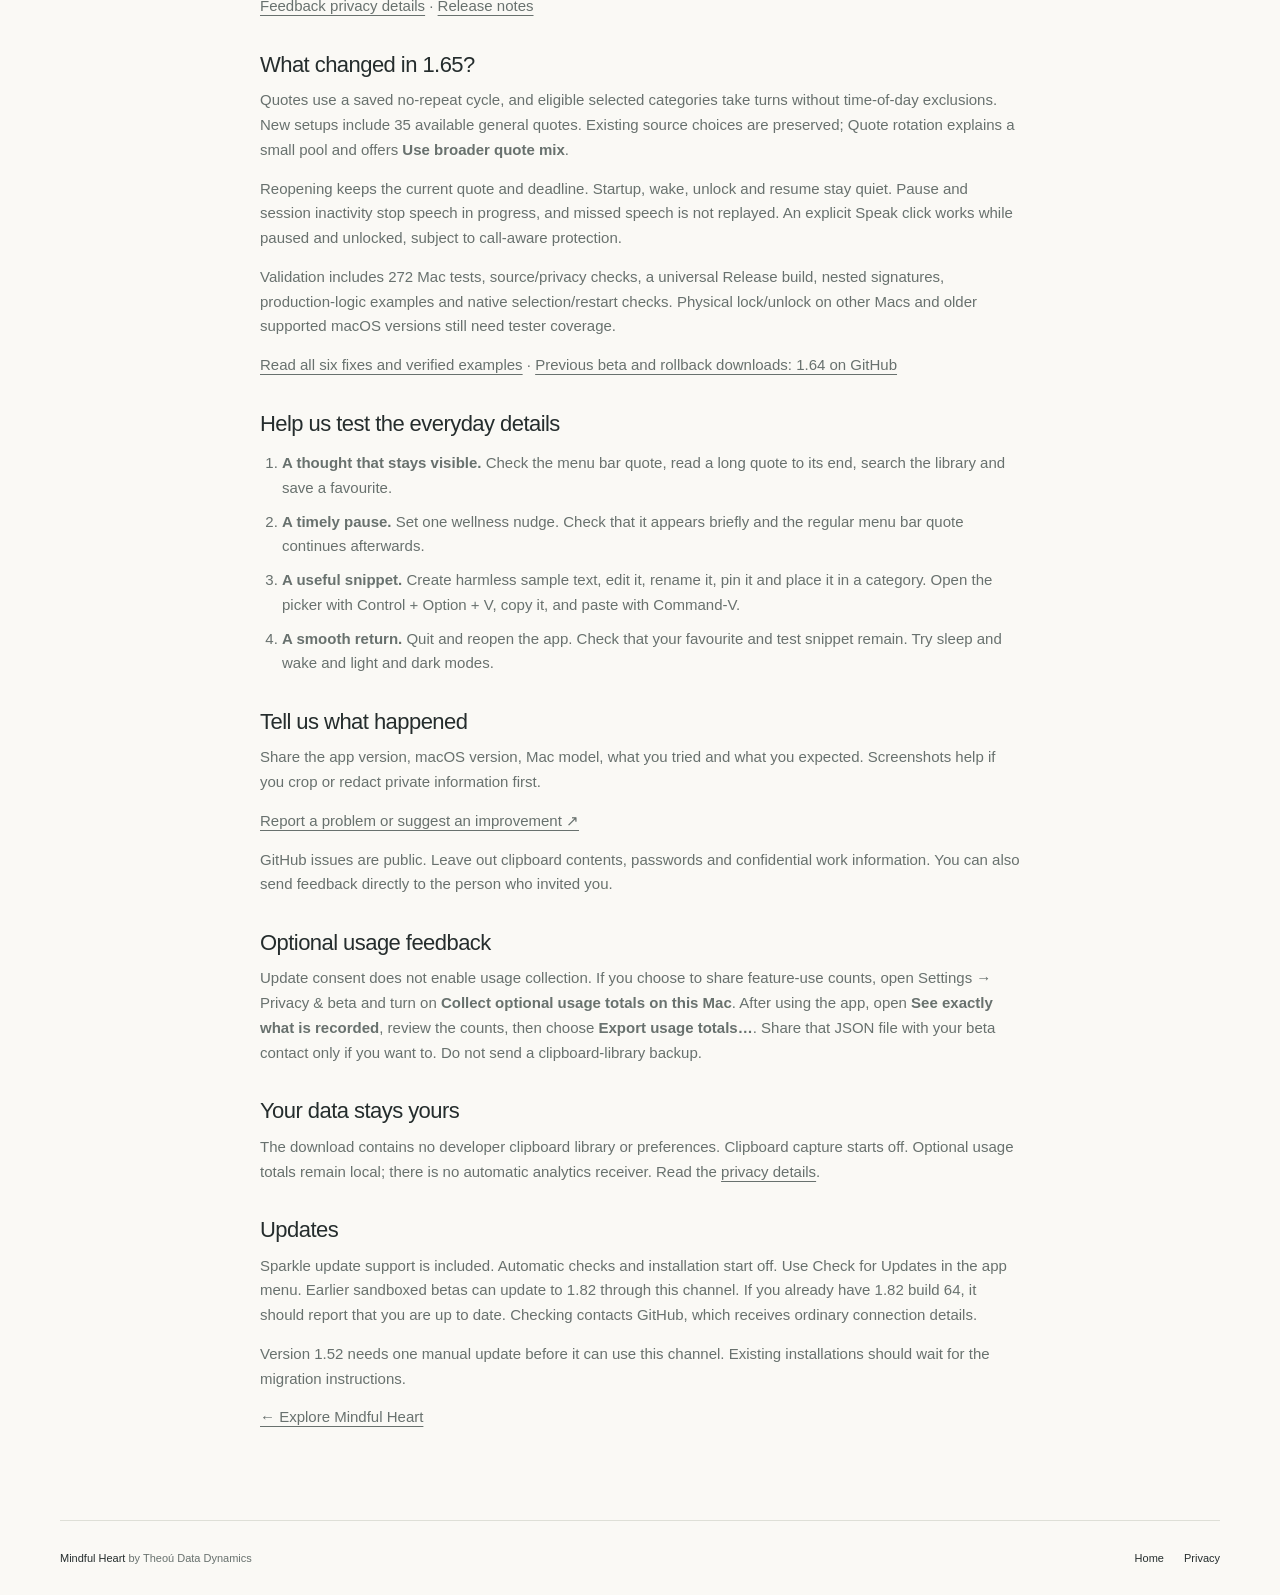
==== commit 04c1cef0: "Publish Mindful Heart beta download website" ====
--- a/beta.html
+++ b/beta.html
@@ -8,8 +8,8 @@
 <main id="main" class="document wrap">
 <p class="eyebrow">A small beta, shaped with you</p><h1>A little heart.<br>Ready to try.</h1>
 <p>Meaningful quotes, gentle wellness nudges and a local clipboard library for your Mac.</p>
-<div class="hero-actions"><a class="primary" href="https://github.com/theoudatadynamics/mindful-heart/releases/download/v1.81-beta.63/Mindful-Heart-1.81-universal-website.zip">Download for Mac</a></div>
-<p class="caption">Version 1.81 · Build 63 · Universal · macOS 13.5 or later · Apple Silicon &amp; Intel</p><div class="download-total" data-download-total role="status"><p><strong data-download-value>—</strong> total recorded downloads <small data-download-status>Checking the latest count…</small></p><p class="download-channel-counts">Website <span data-download-channel="Website">—</span> · GitHub &amp; legacy updates <span data-download-channel="GitHub">—</span> · In-app updates <span data-download-channel="In-app updates">—</span></p><p class="download-count-note">Counted by download link, including repeats and tests. Earlier direct website downloads are unavailable. <a href="beta.html#download-count">How this is counted</a></p></div>
+<div class="hero-actions"><a class="primary" href="https://github.com/theoudatadynamics/mindful-heart/releases/download/v1.82-beta.64/Mindful-Heart-1.82-universal-website.zip">Download for Mac</a></div>
+<p class="caption">Version 1.82 · Build 64 · Universal · macOS 13.5 or later · Apple Silicon &amp; Intel</p><div class="download-total" data-download-total role="status"><p><strong data-download-value>—</strong> total recorded downloads <small data-download-status>Checking the latest count…</small></p><p class="download-channel-counts">Website <span data-download-channel="Website">—</span> · GitHub &amp; legacy updates <span data-download-channel="GitHub">—</span> · In-app updates <span data-download-channel="In-app updates">—</span></p><p class="download-count-note">Counted by download link, including repeats and tests. Earlier direct website downloads are unavailable. <a href="beta.html#download-count">How this is counted</a></p></div>
 <p>First time installing? <a href="#get-started">Follow the installation steps</a>. If macOS blocks opening the app, see <a href="#macos-approval">the one-time approval steps</a>.</p>
 <div class="notice"><p><strong>For fresh installations.</strong> Migration from the older unsandboxed Mindful Menu 1.52 is still being tested. Existing sandboxed beta users should use Check for Updates in the app instead of replacing it manually.</p><p>This early beta is locally signed and <strong>not notarized by Apple</strong>. macOS may block opening it. Review <a href="https://support.apple.com/en-us/102445" target="_blank" rel="noopener noreferrer">Apple’s safe-opening guidance</a> and decide whether to proceed. Do not disable system security. If macOS reports malware or a damaged app, stop and report the exact message.</p></div>
 <h2 id="get-started">Get started</h2><ol><li>Download and double-click the ZIP to extract <strong>Mindful Heart.app</strong>.</li><li>Move the app to your Applications folder, then open it.</li><li>Complete the welcome steps. Choose your quote rhythm and where quotes appear.</li><li>Leave clipboard history, Reminders access and usage collection off unless you want them.</li></ol>
@@ -19,8 +19,11 @@
 <p>macOS saves an exception for this app, so you can normally open it afterwards by double-clicking it. These are <a href="https://support.apple.com/en-us/102445" target="_blank" rel="noopener noreferrer">Apple’s documented steps</a>.</p>
 <p>Do not disable Gatekeeper or run Terminal commands to remove security protections. If the warning says the app contains malware, will damage your computer, or is damaged, stop and report the exact message instead. If Open Anyway is unavailable on a managed Mac, contact its administrator.</p>
 <p>This universal download includes Apple Silicon and Intel builds and targets macOS 13.5 or later. Intel and older macOS runtime testing is still pending. Check your chip and macOS version under Apple menu → About This Mac.</p>
-<p><a href="https://github.com/theoudatadynamics/mindful-heart/releases/download/v1.81-beta.63/Download-Channels-SHA256SUMS.txt">Download checksum</a> · <a href="downloads/Test-Instructions.txt">Plain-text testing instructions</a></p>
+<p><a href="https://github.com/theoudatadynamics/mindful-heart/releases/download/v1.82-beta.64/Download-Channels-SHA256SUMS.txt">Download checksum</a> · <a href="downloads/Test-Instructions.txt">Plain-text testing instructions</a></p>
 <h2 id="download-count">How downloads are counted</h2><p>The website button starts a direct ZIP download; it does not open a GitHub page. Website, GitHub and in-app update links use separate, byte-identical signed archives. The total adds each archive counter once. These are download events, not unique people or confirmed installations.</p><p>Channel attribution follows the link used, even if that link is shared. Counts include repeat downloads and verification tests. Existing GitHub counts mix direct downloads and earlier updater downloads, so they remain a separate historical bucket. Earlier files served directly by this website, old direct links, and copies shared elsewhere cannot be counted here.</p>
+<h2>What changed in 1.82?</h2>
+<p>Mark a reminder as done directly from the menu bar. In Wellness, due nudges, upcoming reminders and daily check-ins scroll together. A blue Done button sits above Snooze.</p>
+<p><a href="https://github.com/theoudatadynamics/mindful-heart/releases/tag/v1.82-beta.64">Release notes</a> · <a href="https://github.com/theoudatadynamics/mindful-heart/releases/tag/v1.81-beta.63">Previous beta 1.81</a></p>
 <h2>What changed in 1.81?</h2>
 <p>The Wellness panel fits the three starter check-ins beneath upcoming reminders. Built-in interval nudges due in the same minute share one alert.</p>
 <p>Save, pin, or move a clipboard item to Recently Deleted directly from its row. Images now show their size and last-copy time. A fade at the bottom indicates more items below.</p>
@@ -50,6 +53,6 @@
 <h2>Tell us what happened</h2><p>Share the app version, macOS version, Mac model, what you tried and what you expected. Screenshots help if you crop or redact private information first.</p>
 <p><a href="https://github.com/theoudatadynamics/mindful-heart/issues/new" target="_blank" rel="noopener noreferrer">Report a problem or suggest an improvement ↗</a></p><p>GitHub issues are public. Leave out clipboard contents, passwords and confidential work information. You can also send feedback directly to the person who invited you.</p>
 <h2>Optional usage feedback</h2><p>Update consent does not enable usage collection. If you choose to share feature-use counts, open Settings → Privacy &amp; beta and turn on <strong>Collect optional usage totals on this Mac</strong>. After using the app, open <strong>See exactly what is recorded</strong>, review the counts, then choose <strong>Export usage totals…</strong>. Share that JSON file with your beta contact only if you want to. Do not send a clipboard-library backup.</p><h2>Your data stays yours</h2><p>The download contains no developer clipboard library or preferences. Clipboard capture starts off. Optional usage totals remain local; there is no automatic analytics receiver. Read the <a href="privacy.html">privacy details</a>.</p>
-<h2>Updates</h2><p>Sparkle update support is included. Automatic checks and installation start off. Use Check for Updates in the app menu. Earlier sandboxed betas can update to 1.81 through this channel. If you already have 1.81 build 63, it should report that you are up to date. Checking contacts GitHub, which receives ordinary connection details.</p><p>Version 1.52 needs one manual update before it can use this channel. Existing installations should wait for the migration instructions.</p><p><a href="index.html">← Explore Mindful Heart</a></p>
+<h2>Updates</h2><p>Sparkle update support is included. Automatic checks and installation start off. Use Check for Updates in the app menu. Earlier sandboxed betas can update to 1.82 through this channel. If you already have 1.82 build 64, it should report that you are up to date. Checking contacts GitHub, which receives ordinary connection details.</p><p>Version 1.52 needs one manual update before it can use this channel. Existing installations should wait for the migration instructions.</p><p><a href="index.html">← Explore Mindful Heart</a></p>
 </main><footer class="wrap"><span>Mindful Heart <span class="muted">by Theoú Data Dynamics</span></span><div><a href="index.html">Home</a><a href="privacy.html">Privacy</a></div></footer>
 </body></html>
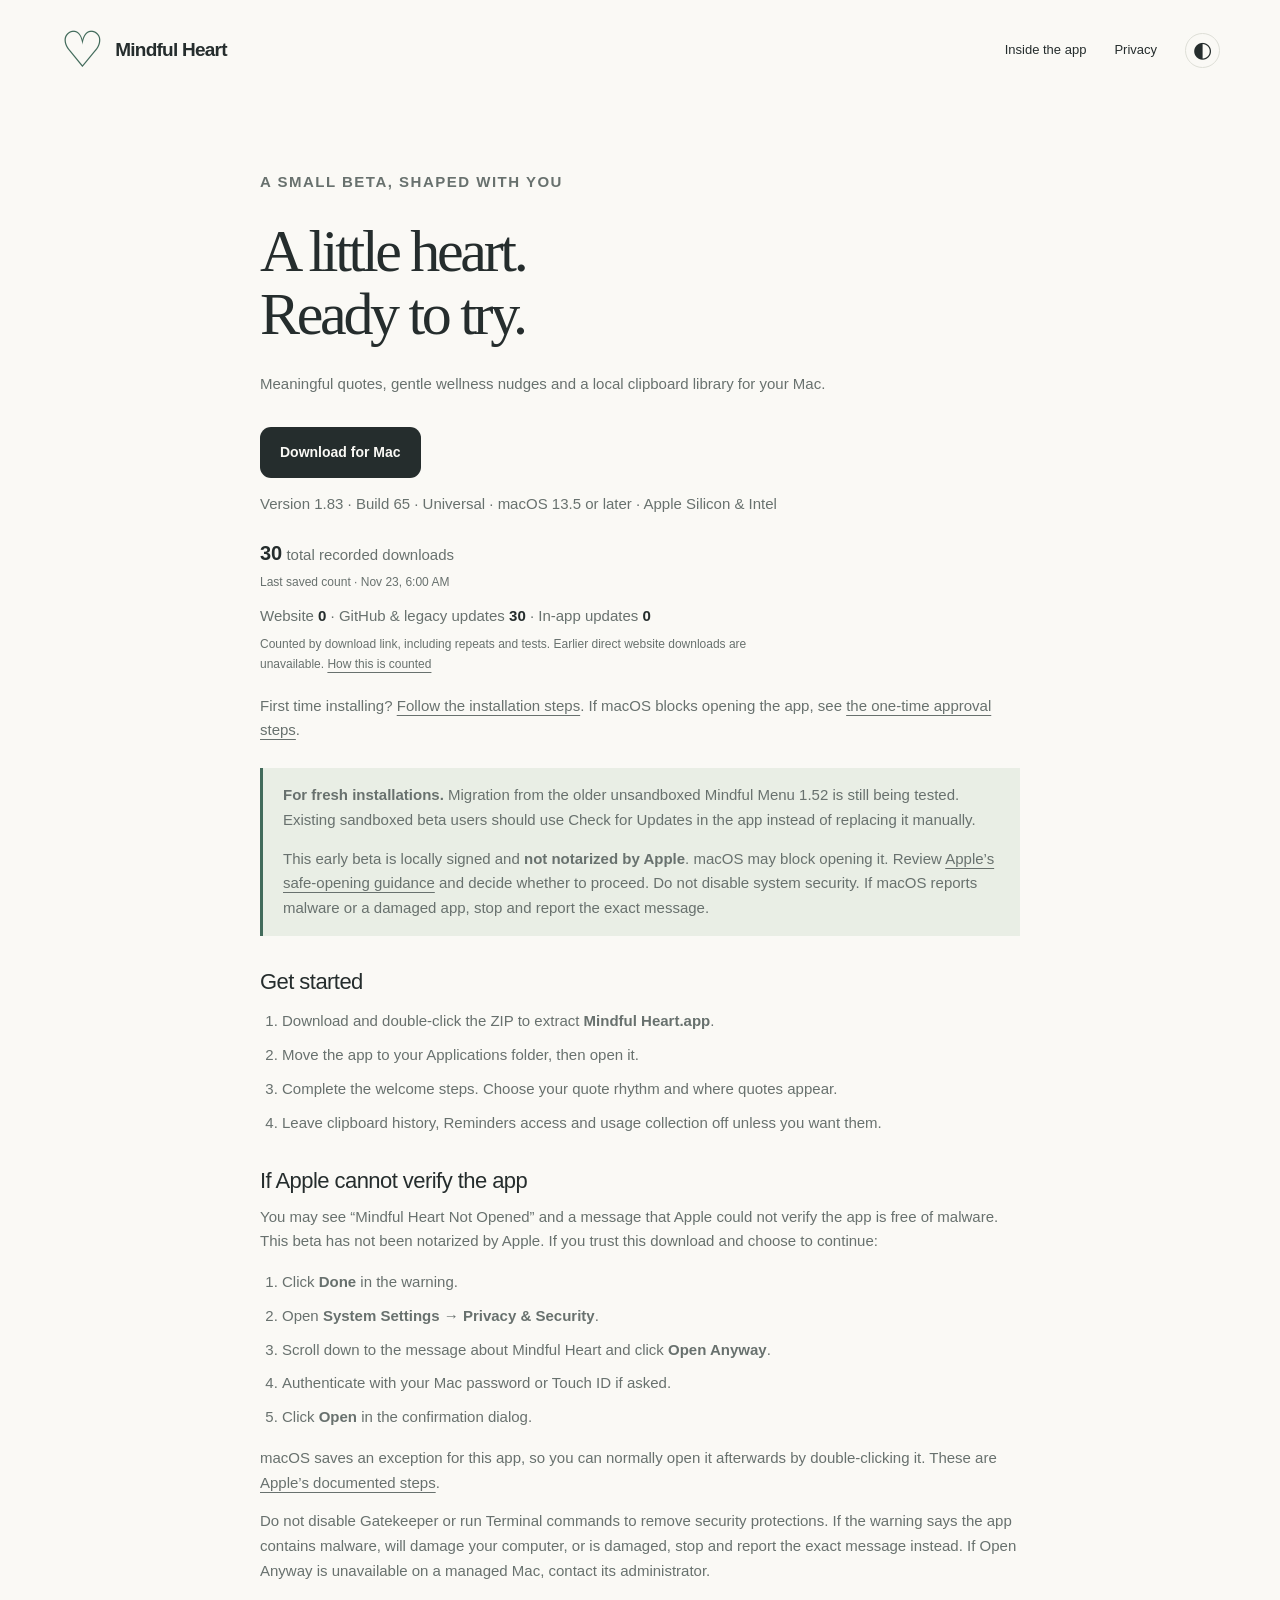
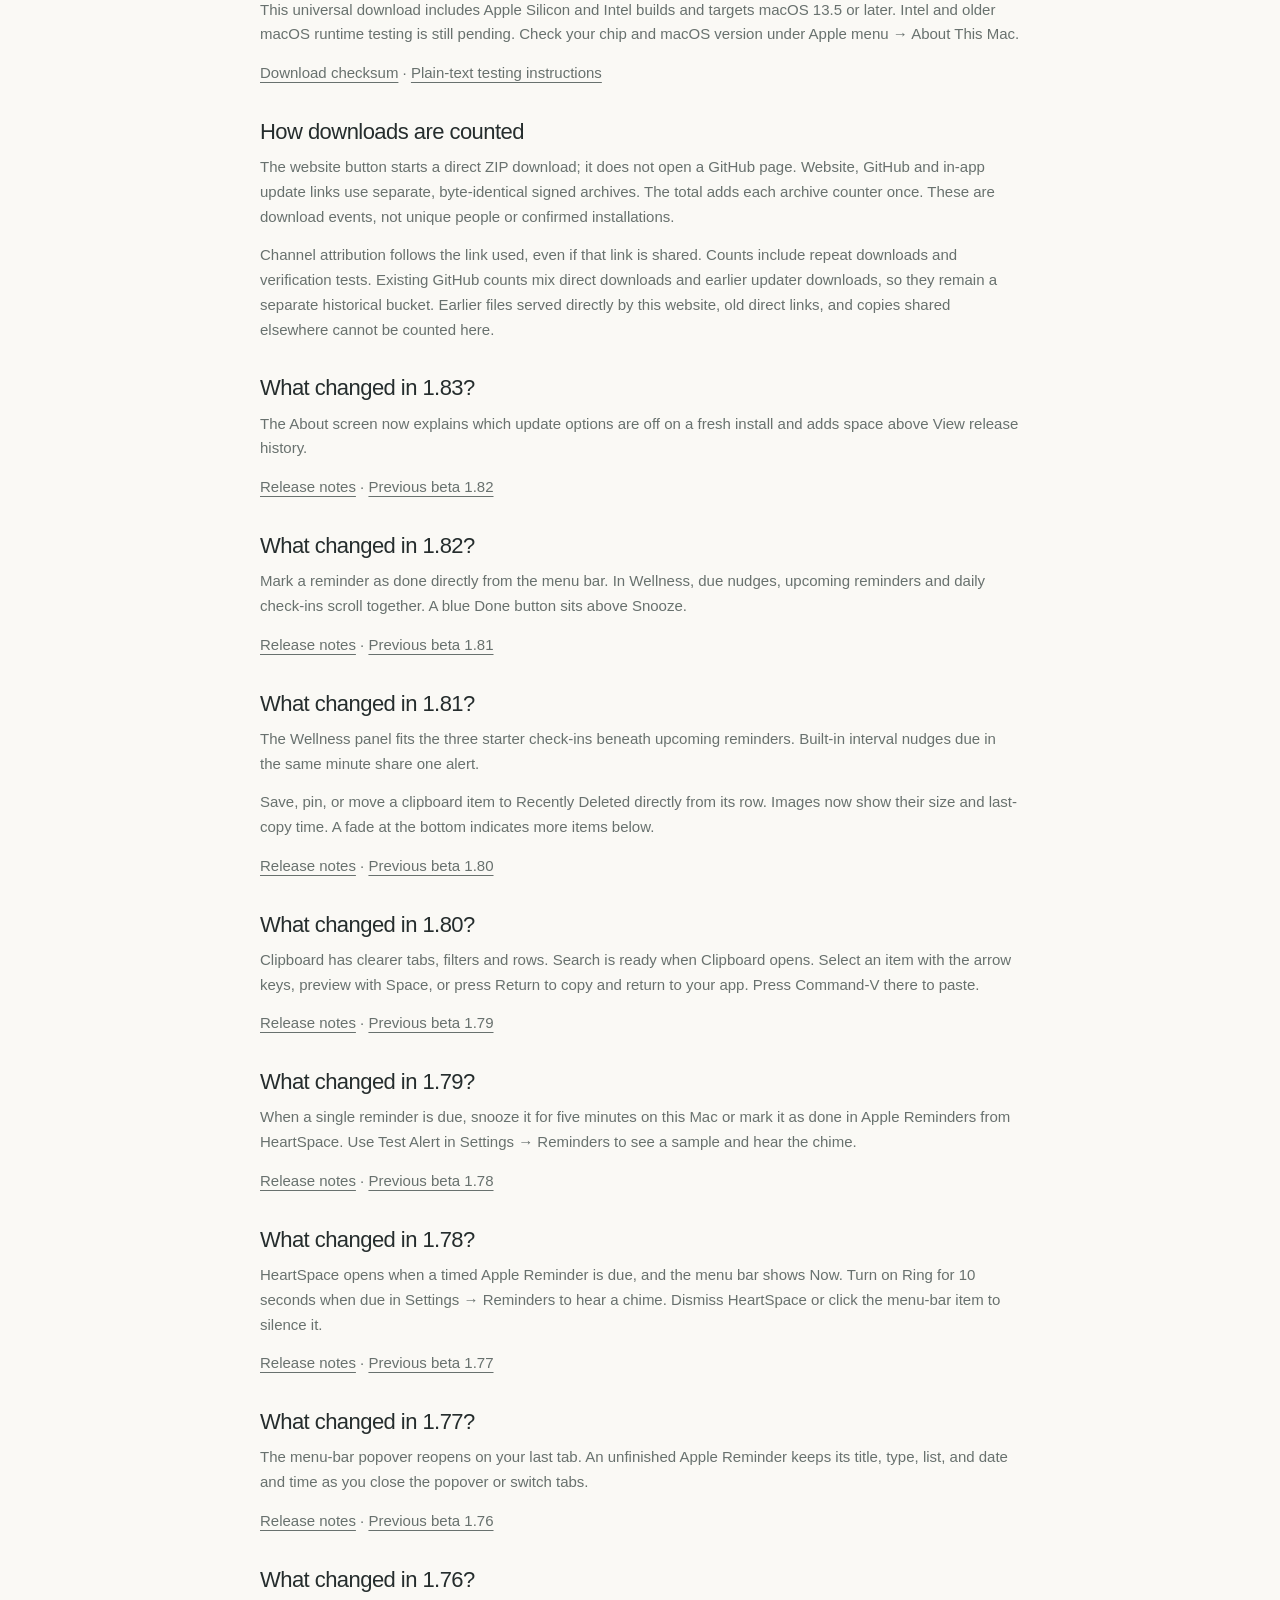
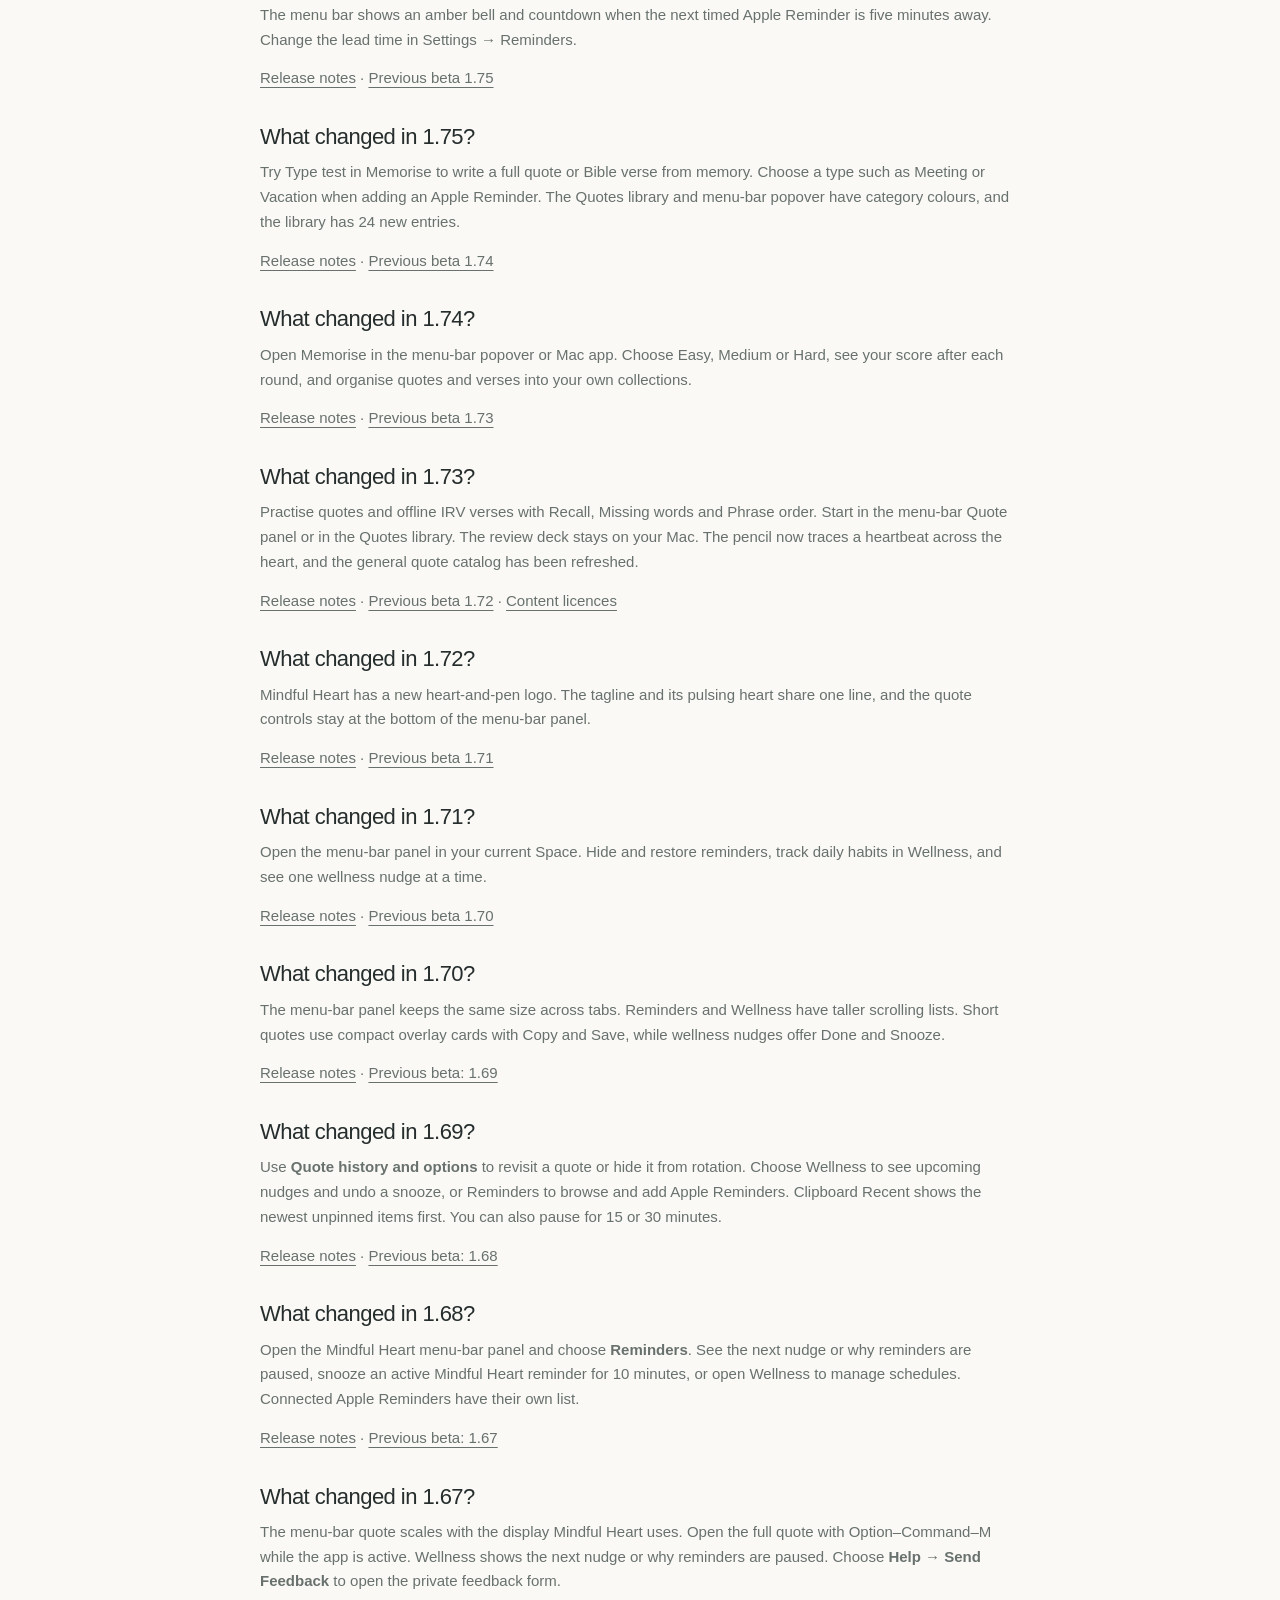
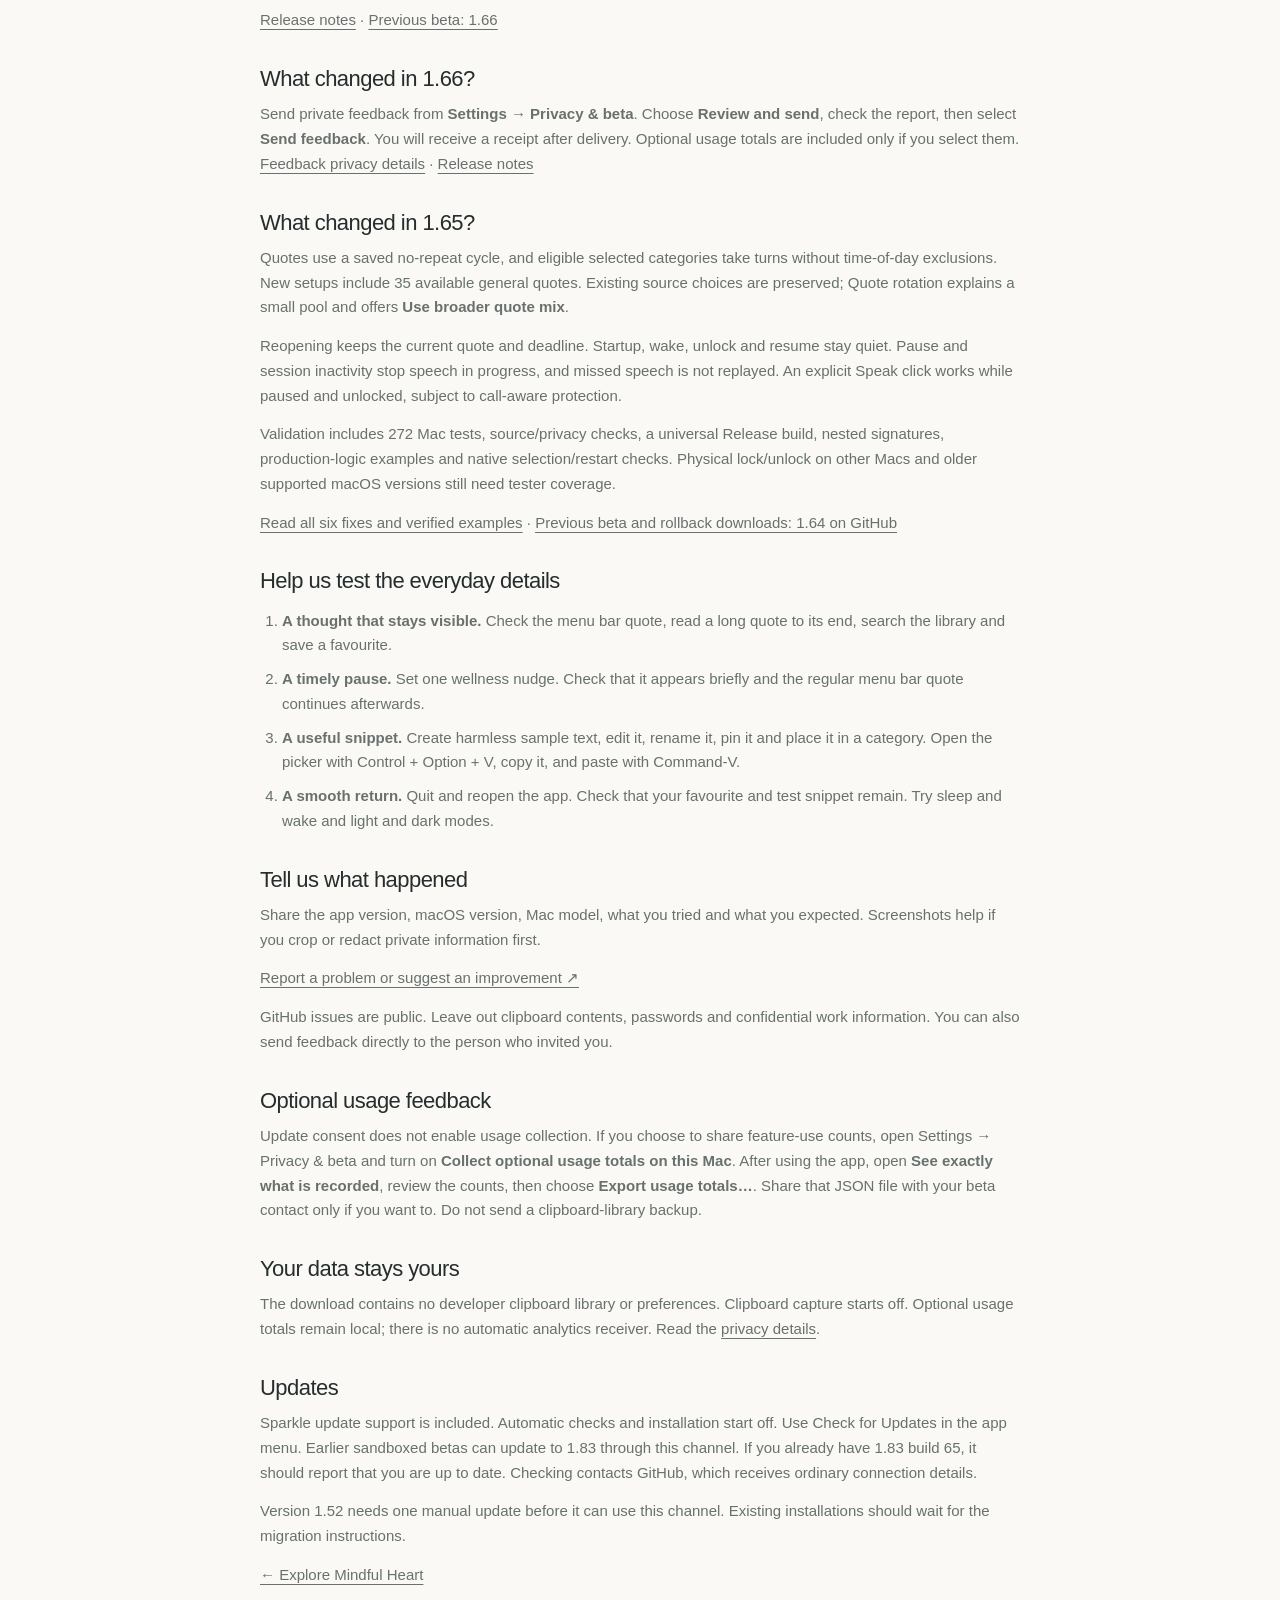
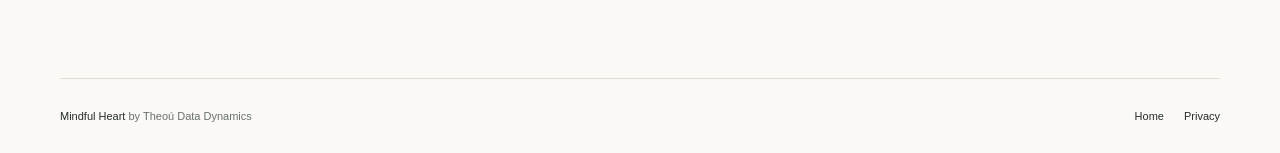
==== commit 52e31061: "Publish Mindful Heart beta download website" ====
--- a/beta.html
+++ b/beta.html
@@ -8,8 +8,8 @@
 <main id="main" class="document wrap">
 <p class="eyebrow">A small beta, shaped with you</p><h1>A little heart.<br>Ready to try.</h1>
 <p>Meaningful quotes, gentle wellness nudges and a local clipboard library for your Mac.</p>
-<div class="hero-actions"><a class="primary" href="https://github.com/theoudatadynamics/mindful-heart/releases/download/v1.82-beta.64/Mindful-Heart-1.82-universal-website.zip">Download for Mac</a></div>
-<p class="caption">Version 1.82 · Build 64 · Universal · macOS 13.5 or later · Apple Silicon &amp; Intel</p><div class="download-total" data-download-total role="status"><p><strong data-download-value>—</strong> total recorded downloads <small data-download-status>Checking the latest count…</small></p><p class="download-channel-counts">Website <span data-download-channel="Website">—</span> · GitHub &amp; legacy updates <span data-download-channel="GitHub">—</span> · In-app updates <span data-download-channel="In-app updates">—</span></p><p class="download-count-note">Counted by download link, including repeats and tests. Earlier direct website downloads are unavailable. <a href="beta.html#download-count">How this is counted</a></p></div>
+<div class="hero-actions"><a class="primary" href="https://github.com/theoudatadynamics/mindful-heart/releases/download/v1.83-beta.65/Mindful-Heart-1.83-universal-website.zip">Download for Mac</a></div>
+<p class="caption">Version 1.83 · Build 65 · Universal · macOS 13.5 or later · Apple Silicon &amp; Intel</p><div class="download-total" data-download-total role="status"><p><strong data-download-value>—</strong> total recorded downloads <small data-download-status>Checking the latest count…</small></p><p class="download-channel-counts">Website <span data-download-channel="Website">—</span> · GitHub &amp; legacy updates <span data-download-channel="GitHub">—</span> · In-app updates <span data-download-channel="In-app updates">—</span></p><p class="download-count-note">Counted by download link, including repeats and tests. Earlier direct website downloads are unavailable. <a href="beta.html#download-count">How this is counted</a></p></div>
 <p>First time installing? <a href="#get-started">Follow the installation steps</a>. If macOS blocks opening the app, see <a href="#macos-approval">the one-time approval steps</a>.</p>
 <div class="notice"><p><strong>For fresh installations.</strong> Migration from the older unsandboxed Mindful Menu 1.52 is still being tested. Existing sandboxed beta users should use Check for Updates in the app instead of replacing it manually.</p><p>This early beta is locally signed and <strong>not notarized by Apple</strong>. macOS may block opening it. Review <a href="https://support.apple.com/en-us/102445" target="_blank" rel="noopener noreferrer">Apple’s safe-opening guidance</a> and decide whether to proceed. Do not disable system security. If macOS reports malware or a damaged app, stop and report the exact message.</p></div>
 <h2 id="get-started">Get started</h2><ol><li>Download and double-click the ZIP to extract <strong>Mindful Heart.app</strong>.</li><li>Move the app to your Applications folder, then open it.</li><li>Complete the welcome steps. Choose your quote rhythm and where quotes appear.</li><li>Leave clipboard history, Reminders access and usage collection off unless you want them.</li></ol>
@@ -19,8 +19,11 @@
 <p>macOS saves an exception for this app, so you can normally open it afterwards by double-clicking it. These are <a href="https://support.apple.com/en-us/102445" target="_blank" rel="noopener noreferrer">Apple’s documented steps</a>.</p>
 <p>Do not disable Gatekeeper or run Terminal commands to remove security protections. If the warning says the app contains malware, will damage your computer, or is damaged, stop and report the exact message instead. If Open Anyway is unavailable on a managed Mac, contact its administrator.</p>
 <p>This universal download includes Apple Silicon and Intel builds and targets macOS 13.5 or later. Intel and older macOS runtime testing is still pending. Check your chip and macOS version under Apple menu → About This Mac.</p>
-<p><a href="https://github.com/theoudatadynamics/mindful-heart/releases/download/v1.82-beta.64/Download-Channels-SHA256SUMS.txt">Download checksum</a> · <a href="downloads/Test-Instructions.txt">Plain-text testing instructions</a></p>
+<p><a href="https://github.com/theoudatadynamics/mindful-heart/releases/download/v1.83-beta.65/Download-Channels-SHA256SUMS.txt">Download checksum</a> · <a href="downloads/Test-Instructions.txt">Plain-text testing instructions</a></p>
 <h2 id="download-count">How downloads are counted</h2><p>The website button starts a direct ZIP download; it does not open a GitHub page. Website, GitHub and in-app update links use separate, byte-identical signed archives. The total adds each archive counter once. These are download events, not unique people or confirmed installations.</p><p>Channel attribution follows the link used, even if that link is shared. Counts include repeat downloads and verification tests. Existing GitHub counts mix direct downloads and earlier updater downloads, so they remain a separate historical bucket. Earlier files served directly by this website, old direct links, and copies shared elsewhere cannot be counted here.</p>
+<h2>What changed in 1.83?</h2>
+<p>The About screen now explains which update options are off on a fresh install and adds space above View release history.</p>
+<p><a href="https://github.com/theoudatadynamics/mindful-heart/releases/tag/v1.83-beta.65">Release notes</a> · <a href="https://github.com/theoudatadynamics/mindful-heart/releases/tag/v1.82-beta.64">Previous beta 1.82</a></p>
 <h2>What changed in 1.82?</h2>
 <p>Mark a reminder as done directly from the menu bar. In Wellness, due nudges, upcoming reminders and daily check-ins scroll together. A blue Done button sits above Snooze.</p>
 <p><a href="https://github.com/theoudatadynamics/mindful-heart/releases/tag/v1.82-beta.64">Release notes</a> · <a href="https://github.com/theoudatadynamics/mindful-heart/releases/tag/v1.81-beta.63">Previous beta 1.81</a></p>
@@ -53,6 +56,6 @@
 <h2>Tell us what happened</h2><p>Share the app version, macOS version, Mac model, what you tried and what you expected. Screenshots help if you crop or redact private information first.</p>
 <p><a href="https://github.com/theoudatadynamics/mindful-heart/issues/new" target="_blank" rel="noopener noreferrer">Report a problem or suggest an improvement ↗</a></p><p>GitHub issues are public. Leave out clipboard contents, passwords and confidential work information. You can also send feedback directly to the person who invited you.</p>
 <h2>Optional usage feedback</h2><p>Update consent does not enable usage collection. If you choose to share feature-use counts, open Settings → Privacy &amp; beta and turn on <strong>Collect optional usage totals on this Mac</strong>. After using the app, open <strong>See exactly what is recorded</strong>, review the counts, then choose <strong>Export usage totals…</strong>. Share that JSON file with your beta contact only if you want to. Do not send a clipboard-library backup.</p><h2>Your data stays yours</h2><p>The download contains no developer clipboard library or preferences. Clipboard capture starts off. Optional usage totals remain local; there is no automatic analytics receiver. Read the <a href="privacy.html">privacy details</a>.</p>
-<h2>Updates</h2><p>Sparkle update support is included. Automatic checks and installation start off. Use Check for Updates in the app menu. Earlier sandboxed betas can update to 1.82 through this channel. If you already have 1.82 build 64, it should report that you are up to date. Checking contacts GitHub, which receives ordinary connection details.</p><p>Version 1.52 needs one manual update before it can use this channel. Existing installations should wait for the migration instructions.</p><p><a href="index.html">← Explore Mindful Heart</a></p>
+<h2>Updates</h2><p>Sparkle update support is included. Automatic checks and installation start off. Use Check for Updates in the app menu. Earlier sandboxed betas can update to 1.83 through this channel. If you already have 1.83 build 65, it should report that you are up to date. Checking contacts GitHub, which receives ordinary connection details.</p><p>Version 1.52 needs one manual update before it can use this channel. Existing installations should wait for the migration instructions.</p><p><a href="index.html">← Explore Mindful Heart</a></p>
 </main><footer class="wrap"><span>Mindful Heart <span class="muted">by Theoú Data Dynamics</span></span><div><a href="index.html">Home</a><a href="privacy.html">Privacy</a></div></footer>
 </body></html>
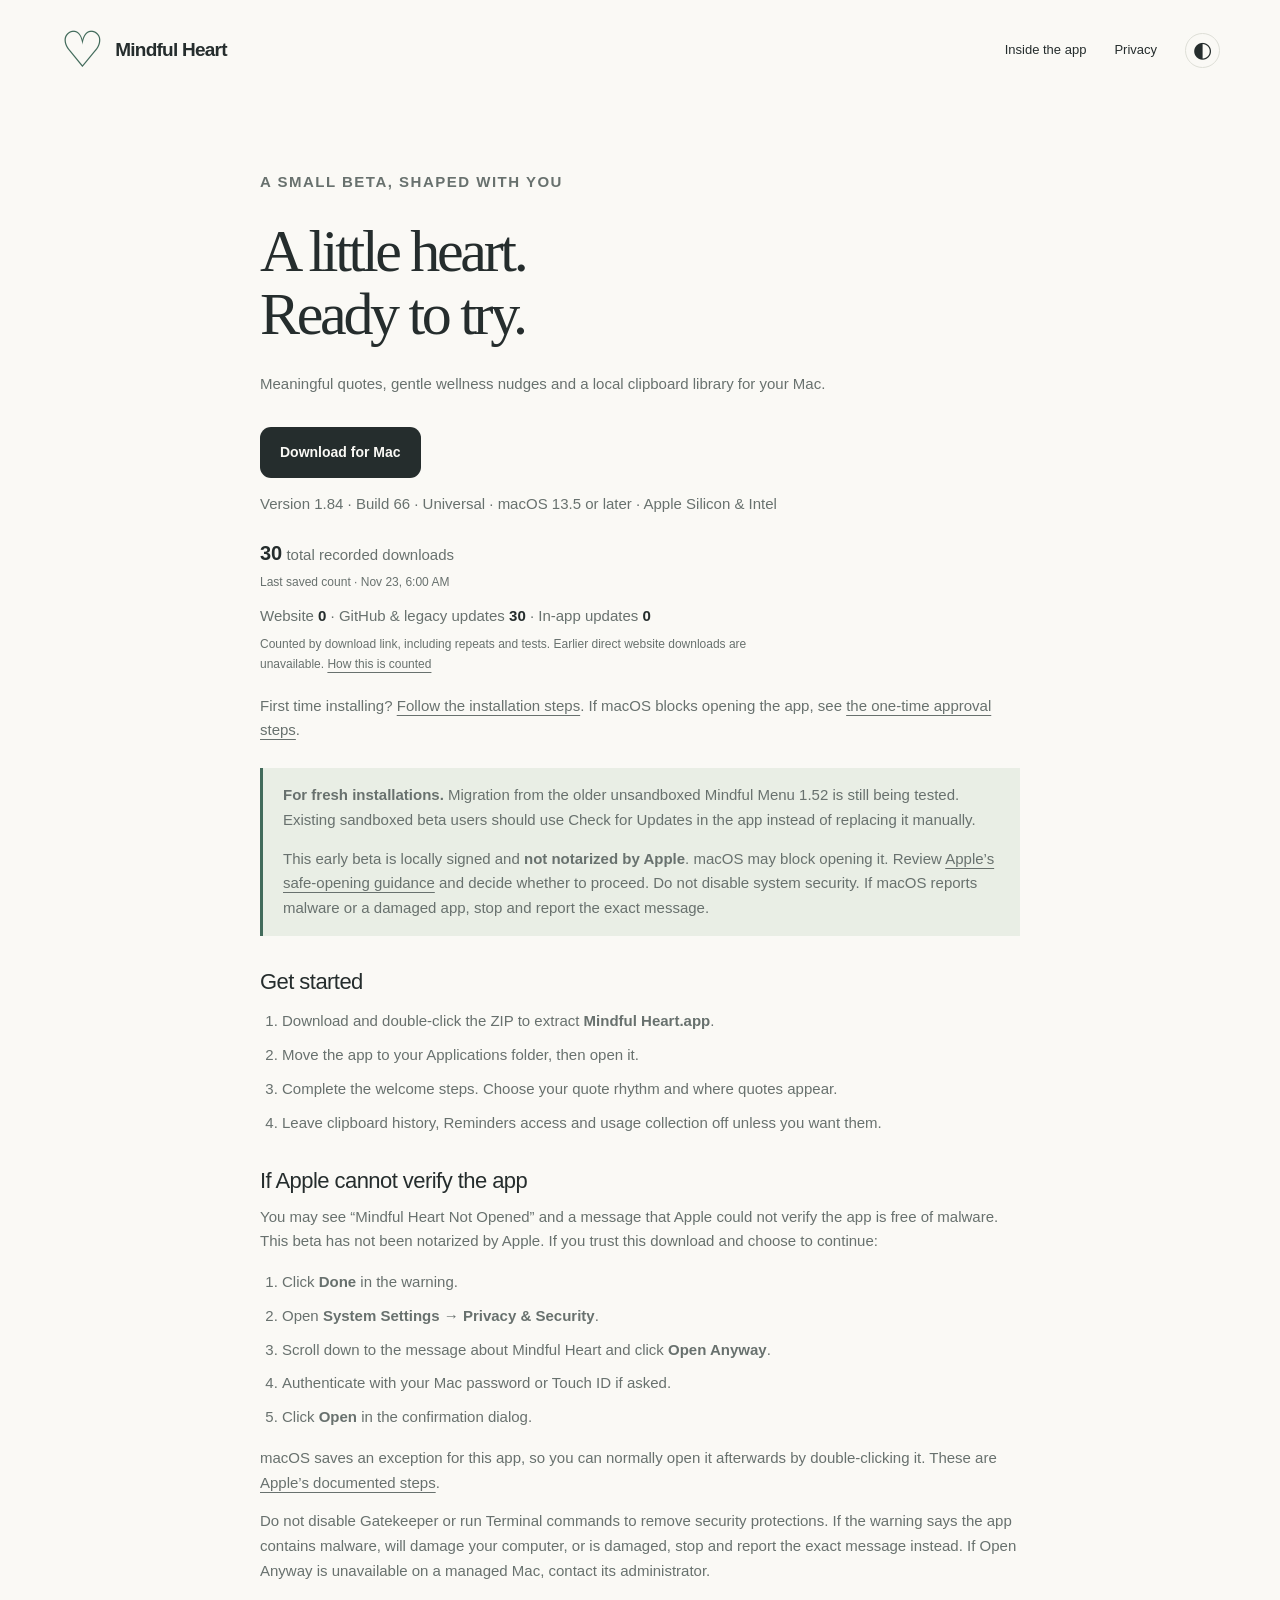
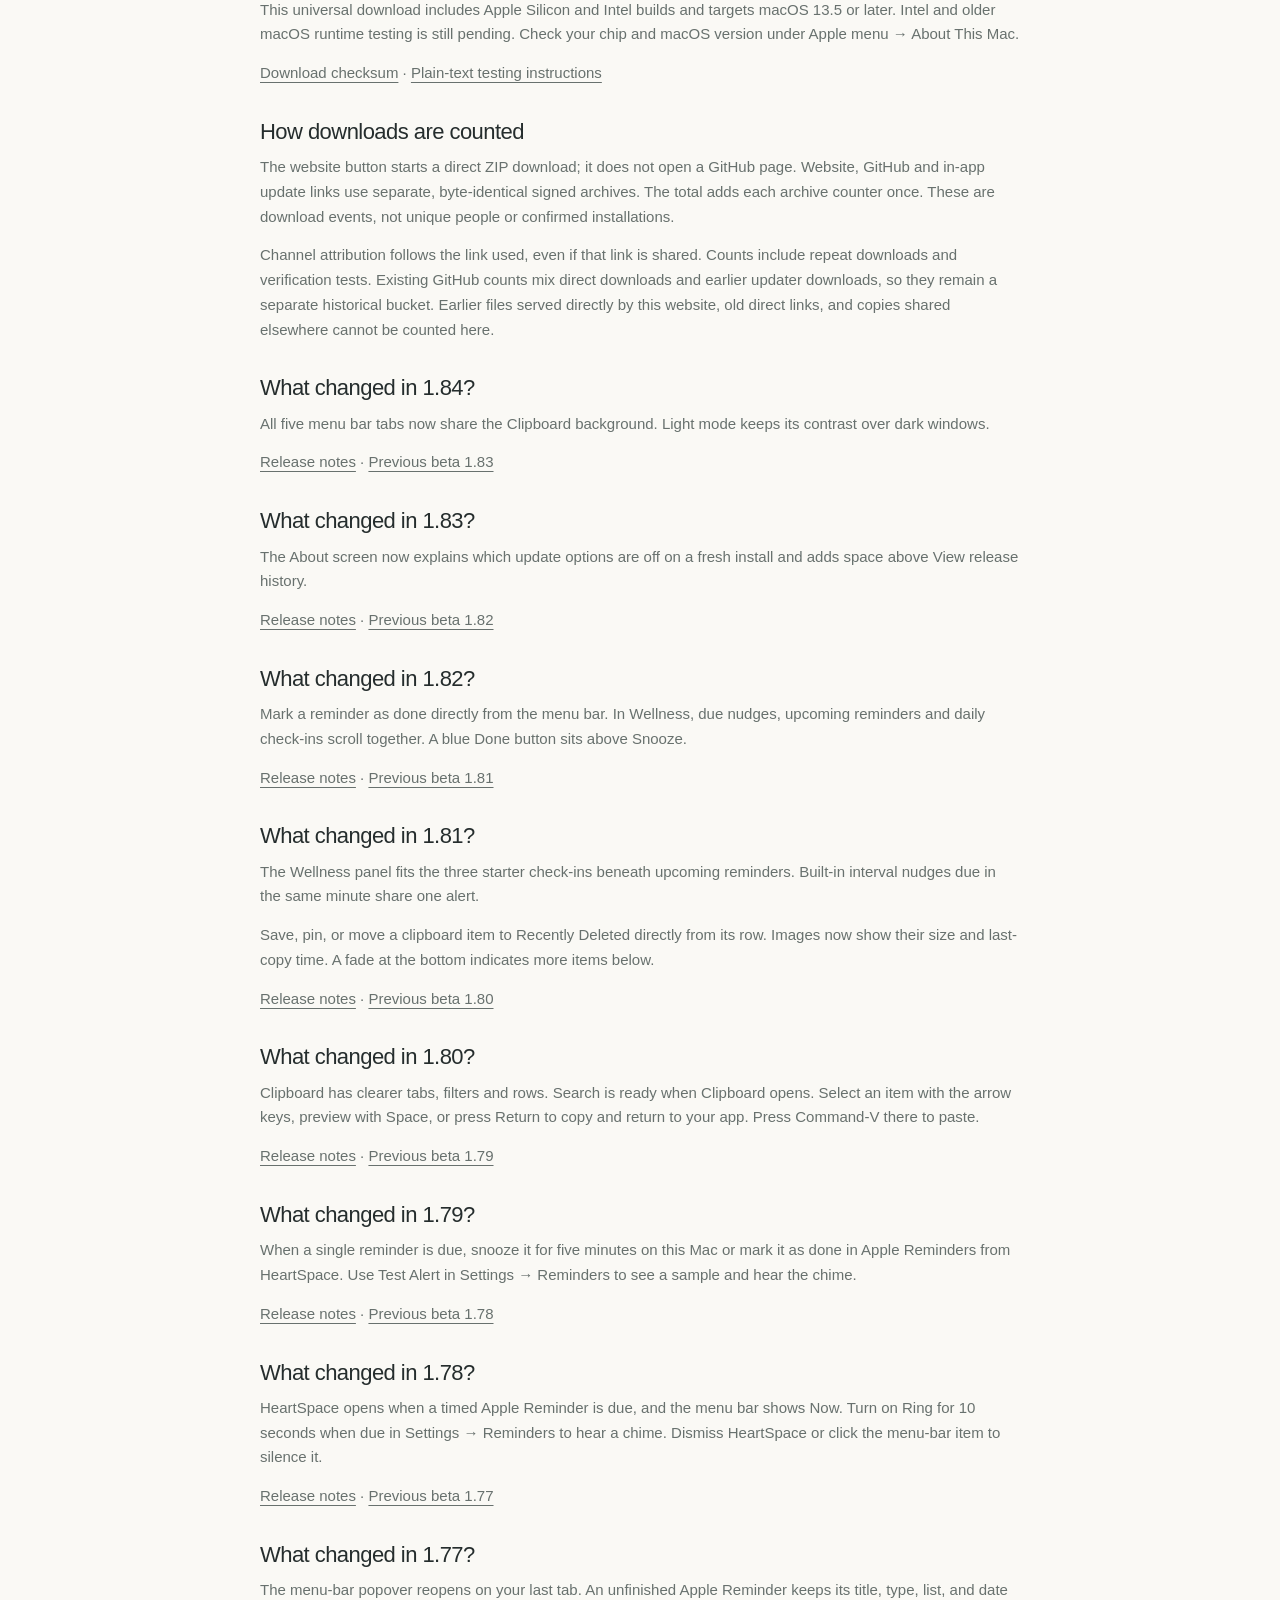
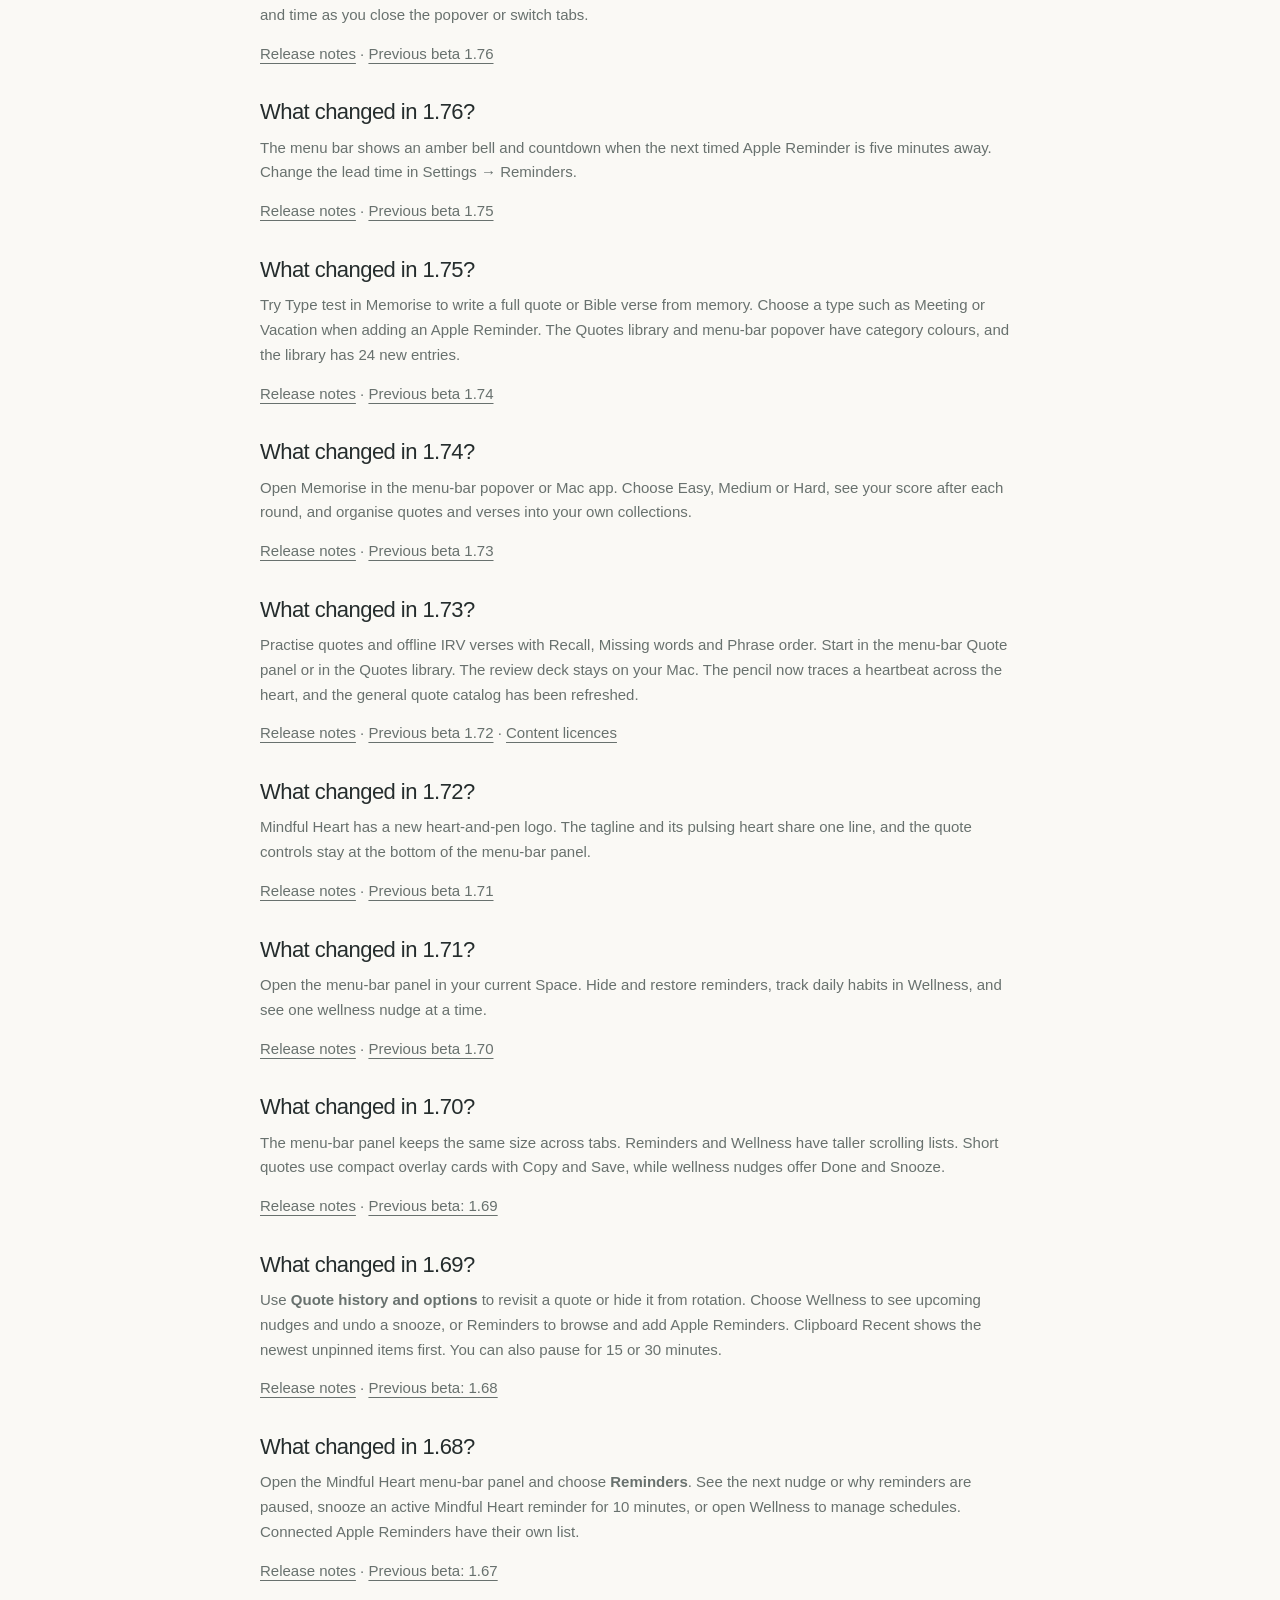
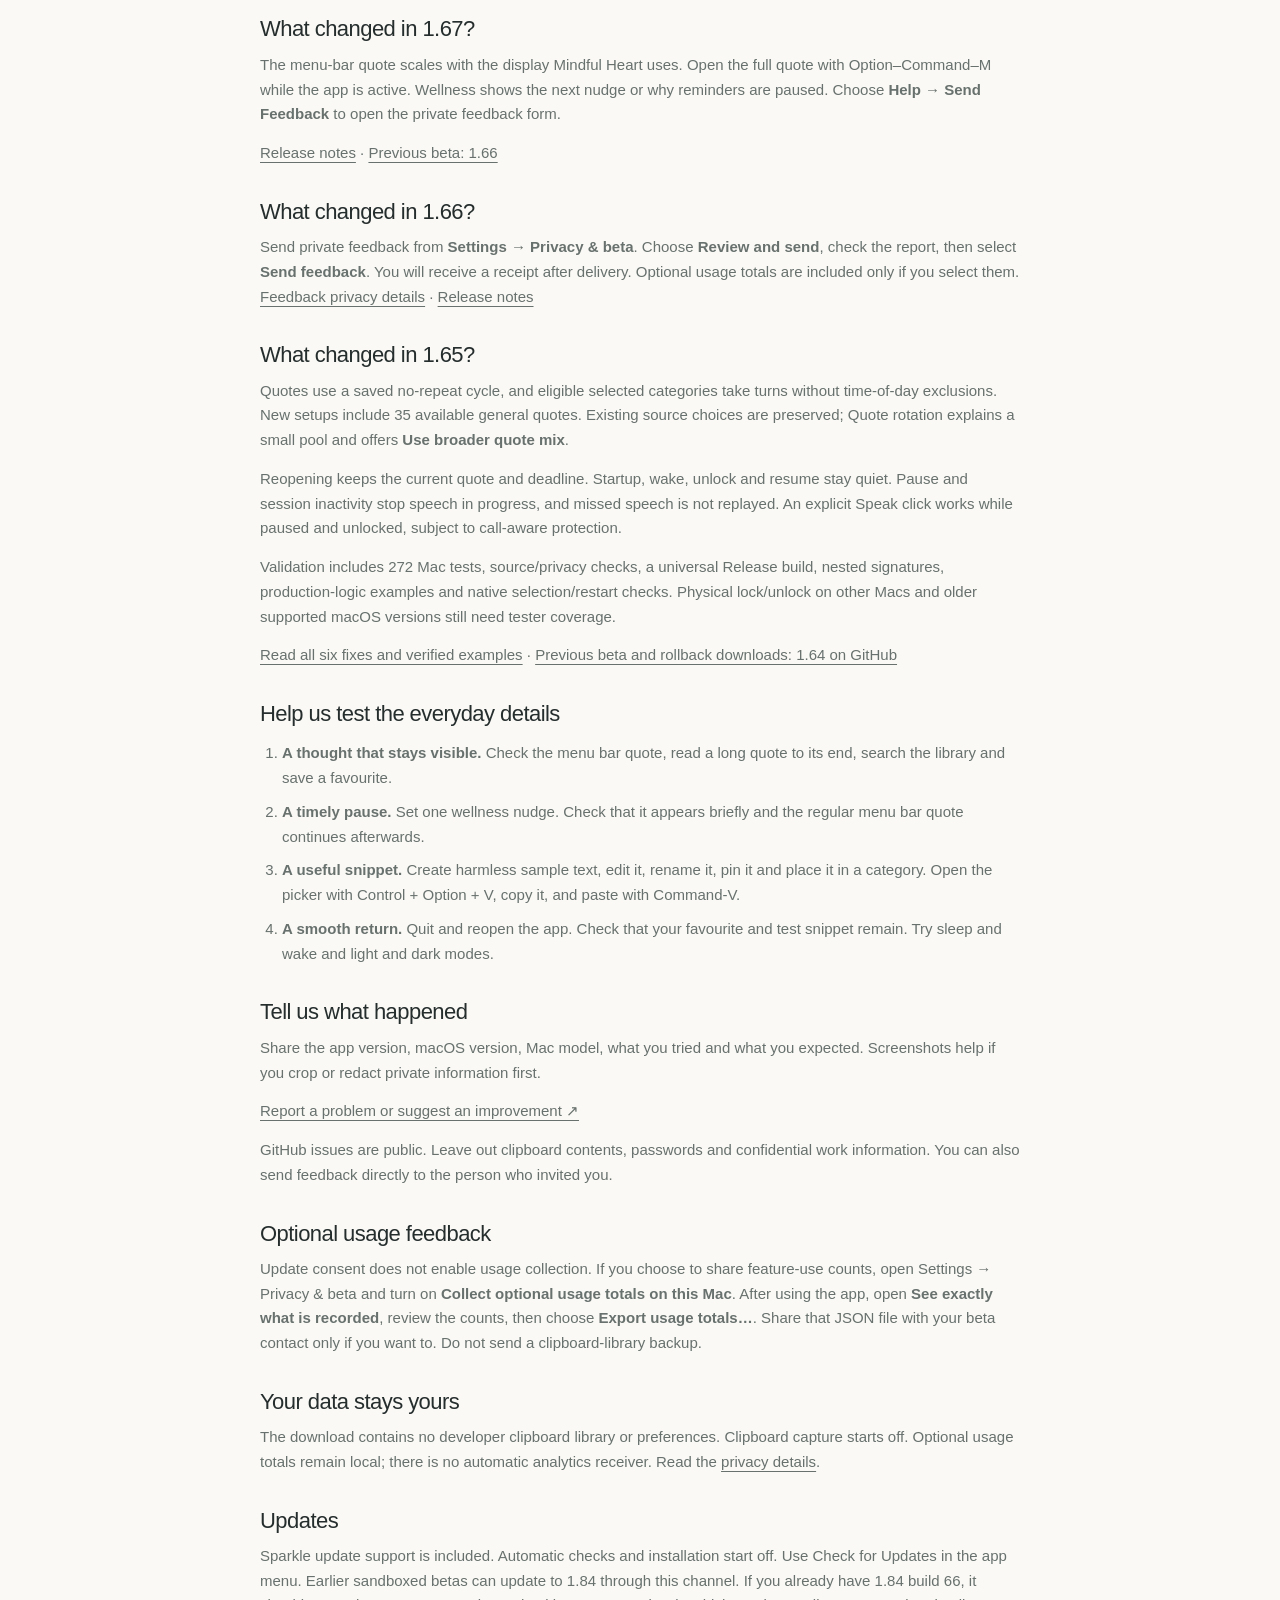
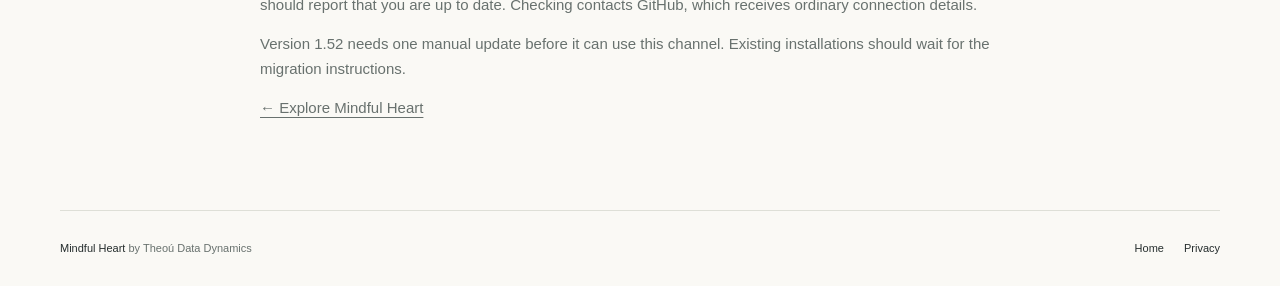
==== commit 9c589999: "Publish Mindful Heart beta download website" ====
--- a/beta.html
+++ b/beta.html
@@ -8,8 +8,8 @@
 <main id="main" class="document wrap">
 <p class="eyebrow">A small beta, shaped with you</p><h1>A little heart.<br>Ready to try.</h1>
 <p>Meaningful quotes, gentle wellness nudges and a local clipboard library for your Mac.</p>
-<div class="hero-actions"><a class="primary" href="https://github.com/theoudatadynamics/mindful-heart/releases/download/v1.83-beta.65/Mindful-Heart-1.83-universal-website.zip">Download for Mac</a></div>
-<p class="caption">Version 1.83 · Build 65 · Universal · macOS 13.5 or later · Apple Silicon &amp; Intel</p><div class="download-total" data-download-total role="status"><p><strong data-download-value>—</strong> total recorded downloads <small data-download-status>Checking the latest count…</small></p><p class="download-channel-counts">Website <span data-download-channel="Website">—</span> · GitHub &amp; legacy updates <span data-download-channel="GitHub">—</span> · In-app updates <span data-download-channel="In-app updates">—</span></p><p class="download-count-note">Counted by download link, including repeats and tests. Earlier direct website downloads are unavailable. <a href="beta.html#download-count">How this is counted</a></p></div>
+<div class="hero-actions"><a class="primary" href="https://github.com/theoudatadynamics/mindful-heart/releases/download/v1.84-beta.66/Mindful-Heart-1.84-universal-website.zip">Download for Mac</a></div>
+<p class="caption">Version 1.84 · Build 66 · Universal · macOS 13.5 or later · Apple Silicon &amp; Intel</p><div class="download-total" data-download-total role="status"><p><strong data-download-value>—</strong> total recorded downloads <small data-download-status>Checking the latest count…</small></p><p class="download-channel-counts">Website <span data-download-channel="Website">—</span> · GitHub &amp; legacy updates <span data-download-channel="GitHub">—</span> · In-app updates <span data-download-channel="In-app updates">—</span></p><p class="download-count-note">Counted by download link, including repeats and tests. Earlier direct website downloads are unavailable. <a href="beta.html#download-count">How this is counted</a></p></div>
 <p>First time installing? <a href="#get-started">Follow the installation steps</a>. If macOS blocks opening the app, see <a href="#macos-approval">the one-time approval steps</a>.</p>
 <div class="notice"><p><strong>For fresh installations.</strong> Migration from the older unsandboxed Mindful Menu 1.52 is still being tested. Existing sandboxed beta users should use Check for Updates in the app instead of replacing it manually.</p><p>This early beta is locally signed and <strong>not notarized by Apple</strong>. macOS may block opening it. Review <a href="https://support.apple.com/en-us/102445" target="_blank" rel="noopener noreferrer">Apple’s safe-opening guidance</a> and decide whether to proceed. Do not disable system security. If macOS reports malware or a damaged app, stop and report the exact message.</p></div>
 <h2 id="get-started">Get started</h2><ol><li>Download and double-click the ZIP to extract <strong>Mindful Heart.app</strong>.</li><li>Move the app to your Applications folder, then open it.</li><li>Complete the welcome steps. Choose your quote rhythm and where quotes appear.</li><li>Leave clipboard history, Reminders access and usage collection off unless you want them.</li></ol>
@@ -19,8 +19,11 @@
 <p>macOS saves an exception for this app, so you can normally open it afterwards by double-clicking it. These are <a href="https://support.apple.com/en-us/102445" target="_blank" rel="noopener noreferrer">Apple’s documented steps</a>.</p>
 <p>Do not disable Gatekeeper or run Terminal commands to remove security protections. If the warning says the app contains malware, will damage your computer, or is damaged, stop and report the exact message instead. If Open Anyway is unavailable on a managed Mac, contact its administrator.</p>
 <p>This universal download includes Apple Silicon and Intel builds and targets macOS 13.5 or later. Intel and older macOS runtime testing is still pending. Check your chip and macOS version under Apple menu → About This Mac.</p>
-<p><a href="https://github.com/theoudatadynamics/mindful-heart/releases/download/v1.83-beta.65/Download-Channels-SHA256SUMS.txt">Download checksum</a> · <a href="downloads/Test-Instructions.txt">Plain-text testing instructions</a></p>
+<p><a href="https://github.com/theoudatadynamics/mindful-heart/releases/download/v1.84-beta.66/Download-Channels-SHA256SUMS.txt">Download checksum</a> · <a href="downloads/Test-Instructions.txt">Plain-text testing instructions</a></p>
 <h2 id="download-count">How downloads are counted</h2><p>The website button starts a direct ZIP download; it does not open a GitHub page. Website, GitHub and in-app update links use separate, byte-identical signed archives. The total adds each archive counter once. These are download events, not unique people or confirmed installations.</p><p>Channel attribution follows the link used, even if that link is shared. Counts include repeat downloads and verification tests. Existing GitHub counts mix direct downloads and earlier updater downloads, so they remain a separate historical bucket. Earlier files served directly by this website, old direct links, and copies shared elsewhere cannot be counted here.</p>
+<h2>What changed in 1.84?</h2>
+<p>All five menu bar tabs now share the Clipboard background. Light mode keeps its contrast over dark windows.</p>
+<p><a href="https://github.com/theoudatadynamics/mindful-heart/releases/tag/v1.84-beta.66">Release notes</a> · <a href="https://github.com/theoudatadynamics/mindful-heart/releases/tag/v1.83-beta.65">Previous beta 1.83</a></p>
 <h2>What changed in 1.83?</h2>
 <p>The About screen now explains which update options are off on a fresh install and adds space above View release history.</p>
 <p><a href="https://github.com/theoudatadynamics/mindful-heart/releases/tag/v1.83-beta.65">Release notes</a> · <a href="https://github.com/theoudatadynamics/mindful-heart/releases/tag/v1.82-beta.64">Previous beta 1.82</a></p>
@@ -56,6 +59,6 @@
 <h2>Tell us what happened</h2><p>Share the app version, macOS version, Mac model, what you tried and what you expected. Screenshots help if you crop or redact private information first.</p>
 <p><a href="https://github.com/theoudatadynamics/mindful-heart/issues/new" target="_blank" rel="noopener noreferrer">Report a problem or suggest an improvement ↗</a></p><p>GitHub issues are public. Leave out clipboard contents, passwords and confidential work information. You can also send feedback directly to the person who invited you.</p>
 <h2>Optional usage feedback</h2><p>Update consent does not enable usage collection. If you choose to share feature-use counts, open Settings → Privacy &amp; beta and turn on <strong>Collect optional usage totals on this Mac</strong>. After using the app, open <strong>See exactly what is recorded</strong>, review the counts, then choose <strong>Export usage totals…</strong>. Share that JSON file with your beta contact only if you want to. Do not send a clipboard-library backup.</p><h2>Your data stays yours</h2><p>The download contains no developer clipboard library or preferences. Clipboard capture starts off. Optional usage totals remain local; there is no automatic analytics receiver. Read the <a href="privacy.html">privacy details</a>.</p>
-<h2>Updates</h2><p>Sparkle update support is included. Automatic checks and installation start off. Use Check for Updates in the app menu. Earlier sandboxed betas can update to 1.83 through this channel. If you already have 1.83 build 65, it should report that you are up to date. Checking contacts GitHub, which receives ordinary connection details.</p><p>Version 1.52 needs one manual update before it can use this channel. Existing installations should wait for the migration instructions.</p><p><a href="index.html">← Explore Mindful Heart</a></p>
+<h2>Updates</h2><p>Sparkle update support is included. Automatic checks and installation start off. Use Check for Updates in the app menu. Earlier sandboxed betas can update to 1.84 through this channel. If you already have 1.84 build 66, it should report that you are up to date. Checking contacts GitHub, which receives ordinary connection details.</p><p>Version 1.52 needs one manual update before it can use this channel. Existing installations should wait for the migration instructions.</p><p><a href="index.html">← Explore Mindful Heart</a></p>
 </main><footer class="wrap"><span>Mindful Heart <span class="muted">by Theoú Data Dynamics</span></span><div><a href="index.html">Home</a><a href="privacy.html">Privacy</a></div></footer>
 </body></html>
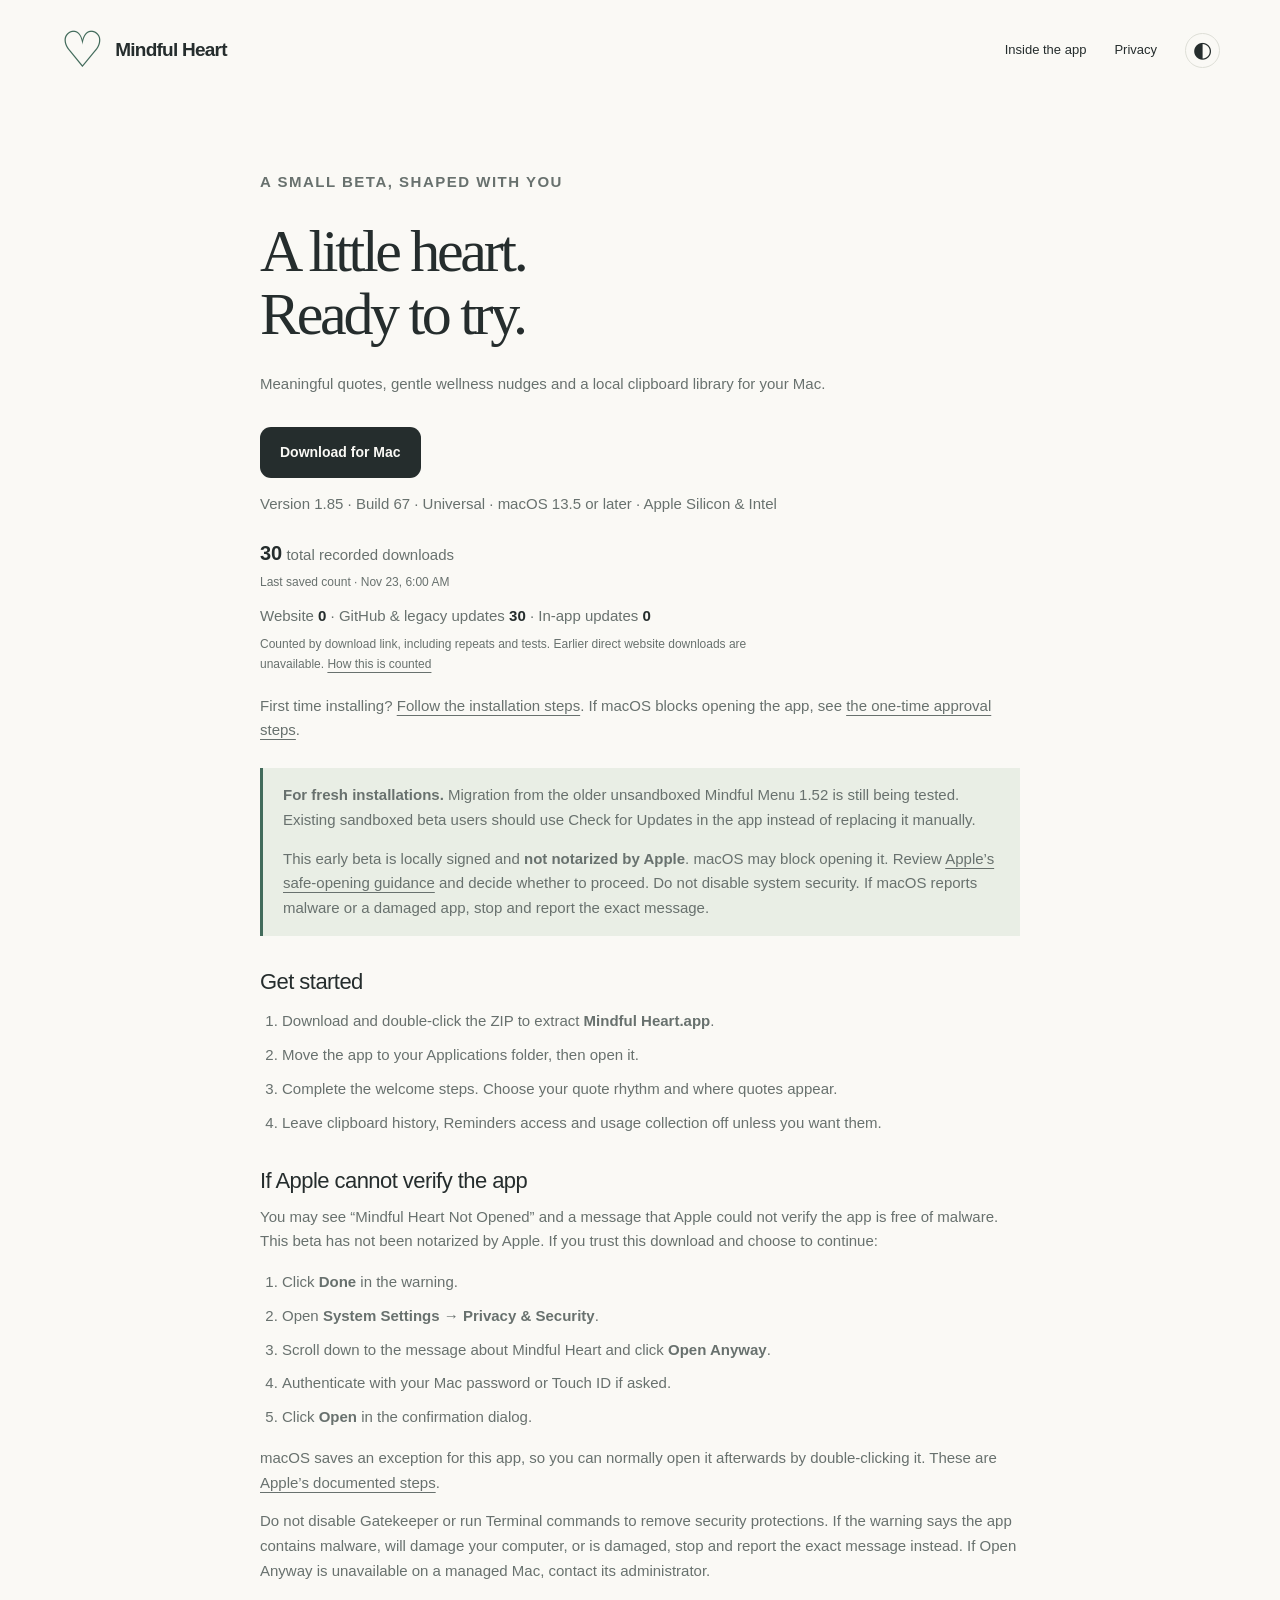
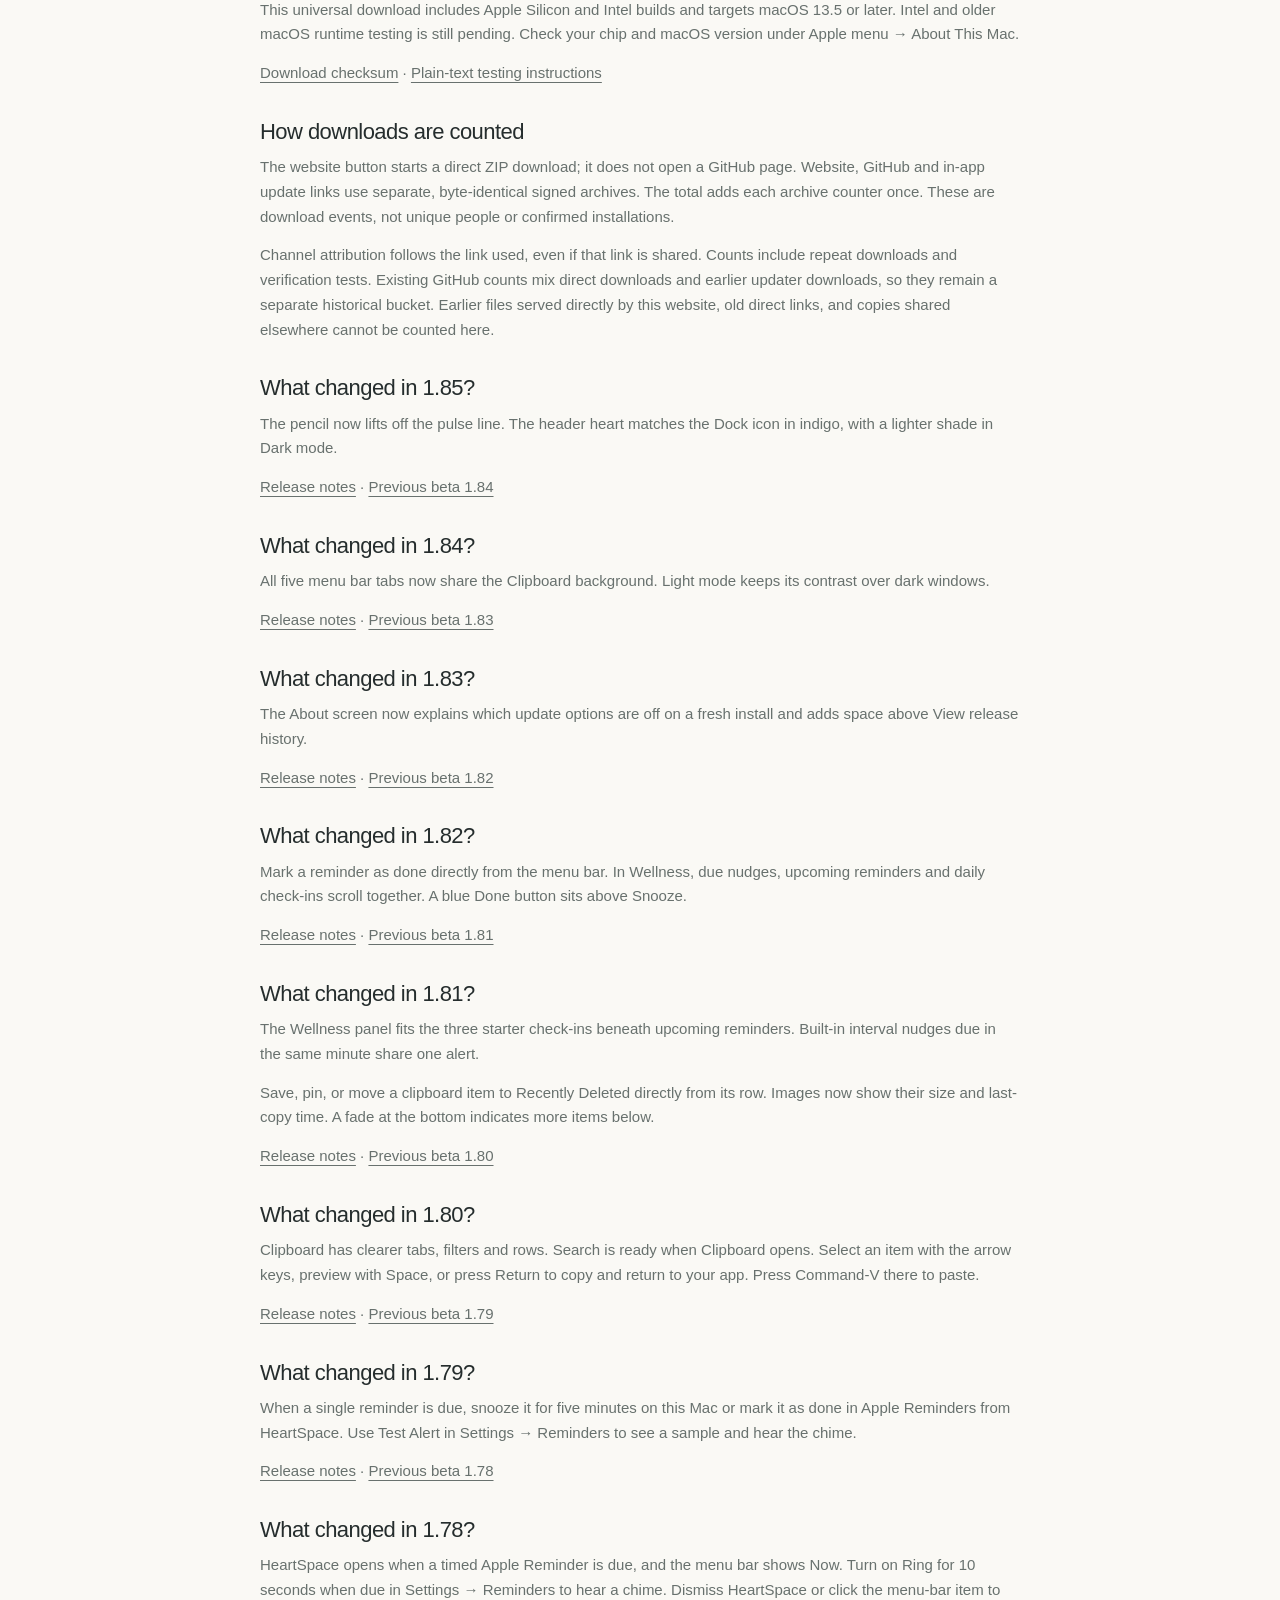
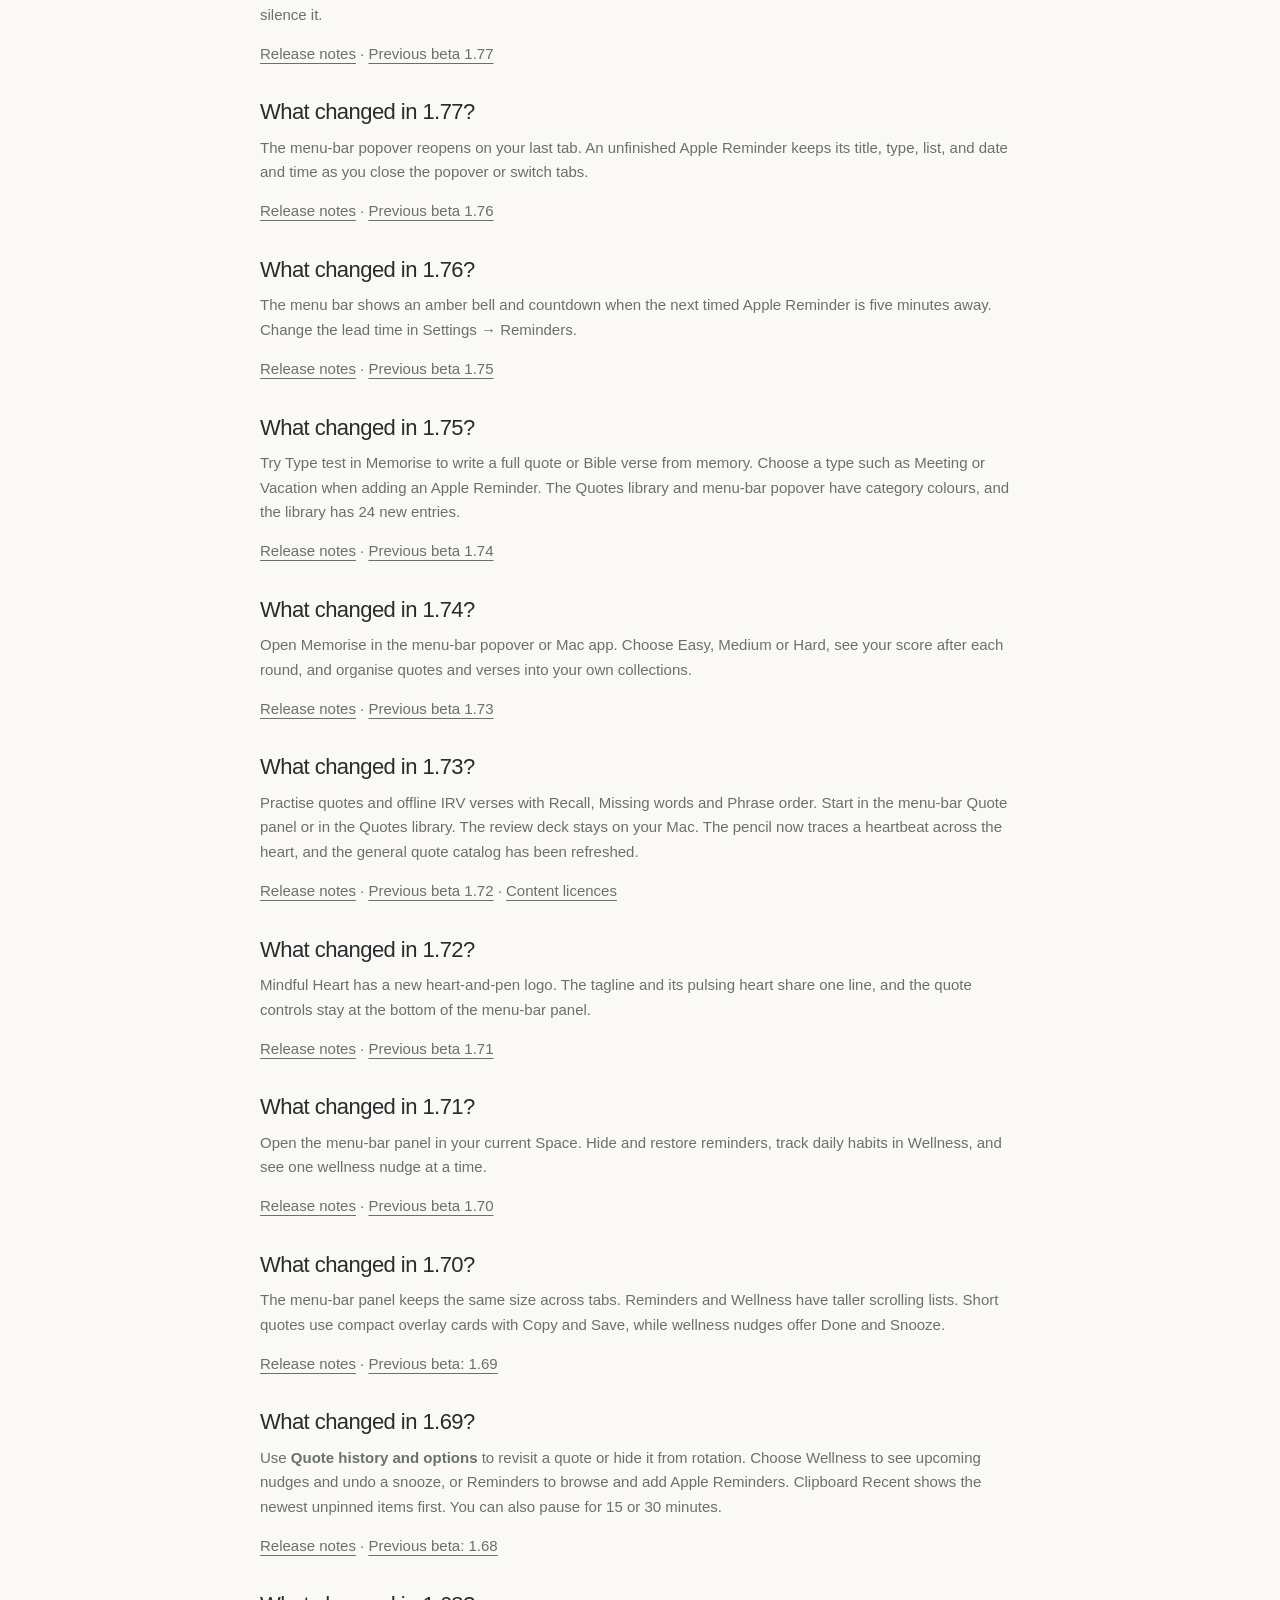
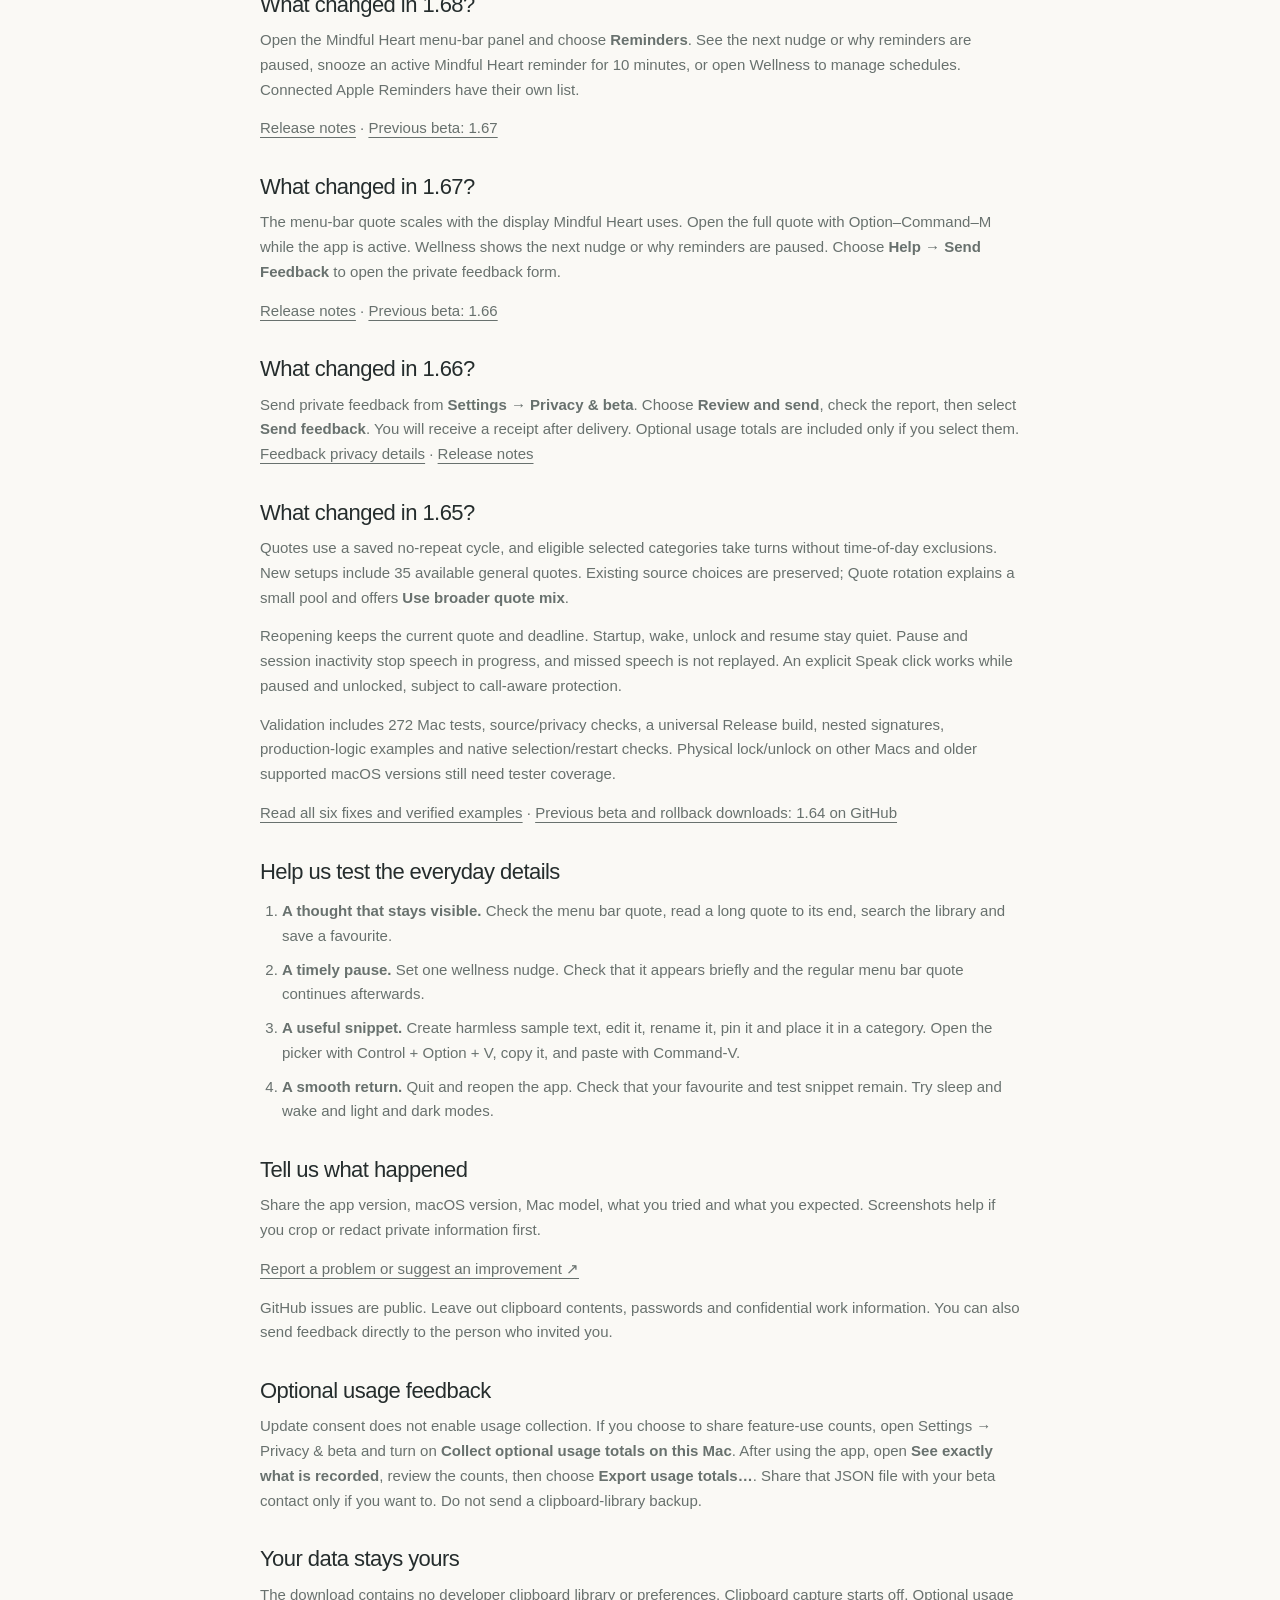
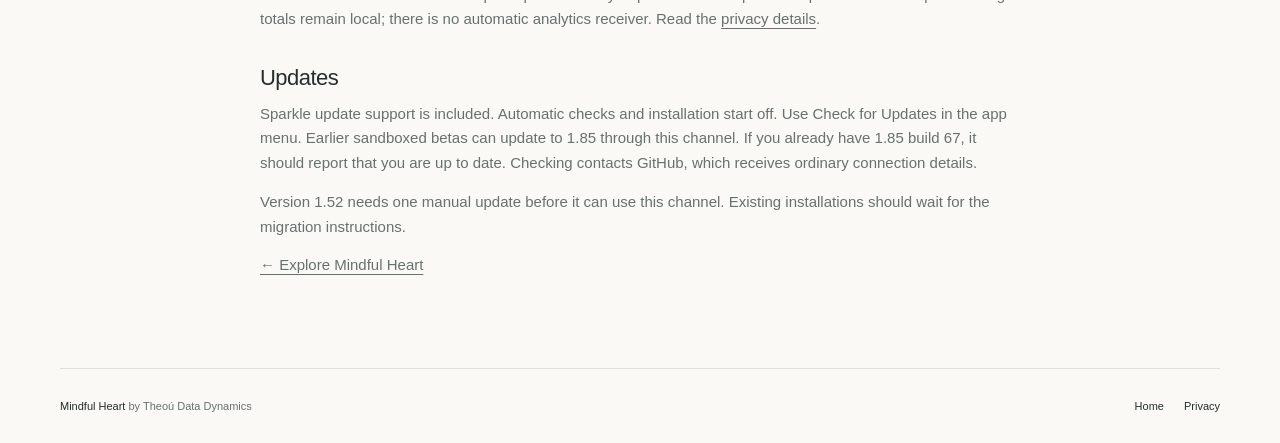
==== commit 569e2d64: "Publish Mindful Heart beta download website" ====
--- a/beta.html
+++ b/beta.html
@@ -8,8 +8,8 @@
 <main id="main" class="document wrap">
 <p class="eyebrow">A small beta, shaped with you</p><h1>A little heart.<br>Ready to try.</h1>
 <p>Meaningful quotes, gentle wellness nudges and a local clipboard library for your Mac.</p>
-<div class="hero-actions"><a class="primary" href="https://github.com/theoudatadynamics/mindful-heart/releases/download/v1.84-beta.66/Mindful-Heart-1.84-universal-website.zip">Download for Mac</a></div>
-<p class="caption">Version 1.84 · Build 66 · Universal · macOS 13.5 or later · Apple Silicon &amp; Intel</p><div class="download-total" data-download-total role="status"><p><strong data-download-value>—</strong> total recorded downloads <small data-download-status>Checking the latest count…</small></p><p class="download-channel-counts">Website <span data-download-channel="Website">—</span> · GitHub &amp; legacy updates <span data-download-channel="GitHub">—</span> · In-app updates <span data-download-channel="In-app updates">—</span></p><p class="download-count-note">Counted by download link, including repeats and tests. Earlier direct website downloads are unavailable. <a href="beta.html#download-count">How this is counted</a></p></div>
+<div class="hero-actions"><a class="primary" href="https://github.com/theoudatadynamics/mindful-heart/releases/download/v1.85-beta.67/Mindful-Heart-1.85-universal-website.zip">Download for Mac</a></div>
+<p class="caption">Version 1.85 · Build 67 · Universal · macOS 13.5 or later · Apple Silicon &amp; Intel</p><div class="download-total" data-download-total role="status"><p><strong data-download-value>—</strong> total recorded downloads <small data-download-status>Checking the latest count…</small></p><p class="download-channel-counts">Website <span data-download-channel="Website">—</span> · GitHub &amp; legacy updates <span data-download-channel="GitHub">—</span> · In-app updates <span data-download-channel="In-app updates">—</span></p><p class="download-count-note">Counted by download link, including repeats and tests. Earlier direct website downloads are unavailable. <a href="beta.html#download-count">How this is counted</a></p></div>
 <p>First time installing? <a href="#get-started">Follow the installation steps</a>. If macOS blocks opening the app, see <a href="#macos-approval">the one-time approval steps</a>.</p>
 <div class="notice"><p><strong>For fresh installations.</strong> Migration from the older unsandboxed Mindful Menu 1.52 is still being tested. Existing sandboxed beta users should use Check for Updates in the app instead of replacing it manually.</p><p>This early beta is locally signed and <strong>not notarized by Apple</strong>. macOS may block opening it. Review <a href="https://support.apple.com/en-us/102445" target="_blank" rel="noopener noreferrer">Apple’s safe-opening guidance</a> and decide whether to proceed. Do not disable system security. If macOS reports malware or a damaged app, stop and report the exact message.</p></div>
 <h2 id="get-started">Get started</h2><ol><li>Download and double-click the ZIP to extract <strong>Mindful Heart.app</strong>.</li><li>Move the app to your Applications folder, then open it.</li><li>Complete the welcome steps. Choose your quote rhythm and where quotes appear.</li><li>Leave clipboard history, Reminders access and usage collection off unless you want them.</li></ol>
@@ -19,8 +19,11 @@
 <p>macOS saves an exception for this app, so you can normally open it afterwards by double-clicking it. These are <a href="https://support.apple.com/en-us/102445" target="_blank" rel="noopener noreferrer">Apple’s documented steps</a>.</p>
 <p>Do not disable Gatekeeper or run Terminal commands to remove security protections. If the warning says the app contains malware, will damage your computer, or is damaged, stop and report the exact message instead. If Open Anyway is unavailable on a managed Mac, contact its administrator.</p>
 <p>This universal download includes Apple Silicon and Intel builds and targets macOS 13.5 or later. Intel and older macOS runtime testing is still pending. Check your chip and macOS version under Apple menu → About This Mac.</p>
-<p><a href="https://github.com/theoudatadynamics/mindful-heart/releases/download/v1.84-beta.66/Download-Channels-SHA256SUMS.txt">Download checksum</a> · <a href="downloads/Test-Instructions.txt">Plain-text testing instructions</a></p>
+<p><a href="https://github.com/theoudatadynamics/mindful-heart/releases/download/v1.85-beta.67/Download-Channels-SHA256SUMS.txt">Download checksum</a> · <a href="downloads/Test-Instructions.txt">Plain-text testing instructions</a></p>
 <h2 id="download-count">How downloads are counted</h2><p>The website button starts a direct ZIP download; it does not open a GitHub page. Website, GitHub and in-app update links use separate, byte-identical signed archives. The total adds each archive counter once. These are download events, not unique people or confirmed installations.</p><p>Channel attribution follows the link used, even if that link is shared. Counts include repeat downloads and verification tests. Existing GitHub counts mix direct downloads and earlier updater downloads, so they remain a separate historical bucket. Earlier files served directly by this website, old direct links, and copies shared elsewhere cannot be counted here.</p>
+<h2>What changed in 1.85?</h2>
+<p>The pencil now lifts off the pulse line. The header heart matches the Dock icon in indigo, with a lighter shade in Dark mode.</p>
+<p><a href="https://github.com/theoudatadynamics/mindful-heart/releases/tag/v1.85-beta.67">Release notes</a> · <a href="https://github.com/theoudatadynamics/mindful-heart/releases/tag/v1.84-beta.66">Previous beta 1.84</a></p>
 <h2>What changed in 1.84?</h2>
 <p>All five menu bar tabs now share the Clipboard background. Light mode keeps its contrast over dark windows.</p>
 <p><a href="https://github.com/theoudatadynamics/mindful-heart/releases/tag/v1.84-beta.66">Release notes</a> · <a href="https://github.com/theoudatadynamics/mindful-heart/releases/tag/v1.83-beta.65">Previous beta 1.83</a></p>
@@ -59,6 +62,6 @@
 <h2>Tell us what happened</h2><p>Share the app version, macOS version, Mac model, what you tried and what you expected. Screenshots help if you crop or redact private information first.</p>
 <p><a href="https://github.com/theoudatadynamics/mindful-heart/issues/new" target="_blank" rel="noopener noreferrer">Report a problem or suggest an improvement ↗</a></p><p>GitHub issues are public. Leave out clipboard contents, passwords and confidential work information. You can also send feedback directly to the person who invited you.</p>
 <h2>Optional usage feedback</h2><p>Update consent does not enable usage collection. If you choose to share feature-use counts, open Settings → Privacy &amp; beta and turn on <strong>Collect optional usage totals on this Mac</strong>. After using the app, open <strong>See exactly what is recorded</strong>, review the counts, then choose <strong>Export usage totals…</strong>. Share that JSON file with your beta contact only if you want to. Do not send a clipboard-library backup.</p><h2>Your data stays yours</h2><p>The download contains no developer clipboard library or preferences. Clipboard capture starts off. Optional usage totals remain local; there is no automatic analytics receiver. Read the <a href="privacy.html">privacy details</a>.</p>
-<h2>Updates</h2><p>Sparkle update support is included. Automatic checks and installation start off. Use Check for Updates in the app menu. Earlier sandboxed betas can update to 1.84 through this channel. If you already have 1.84 build 66, it should report that you are up to date. Checking contacts GitHub, which receives ordinary connection details.</p><p>Version 1.52 needs one manual update before it can use this channel. Existing installations should wait for the migration instructions.</p><p><a href="index.html">← Explore Mindful Heart</a></p>
+<h2>Updates</h2><p>Sparkle update support is included. Automatic checks and installation start off. Use Check for Updates in the app menu. Earlier sandboxed betas can update to 1.85 through this channel. If you already have 1.85 build 67, it should report that you are up to date. Checking contacts GitHub, which receives ordinary connection details.</p><p>Version 1.52 needs one manual update before it can use this channel. Existing installations should wait for the migration instructions.</p><p><a href="index.html">← Explore Mindful Heart</a></p>
 </main><footer class="wrap"><span>Mindful Heart <span class="muted">by Theoú Data Dynamics</span></span><div><a href="index.html">Home</a><a href="privacy.html">Privacy</a></div></footer>
 </body></html>
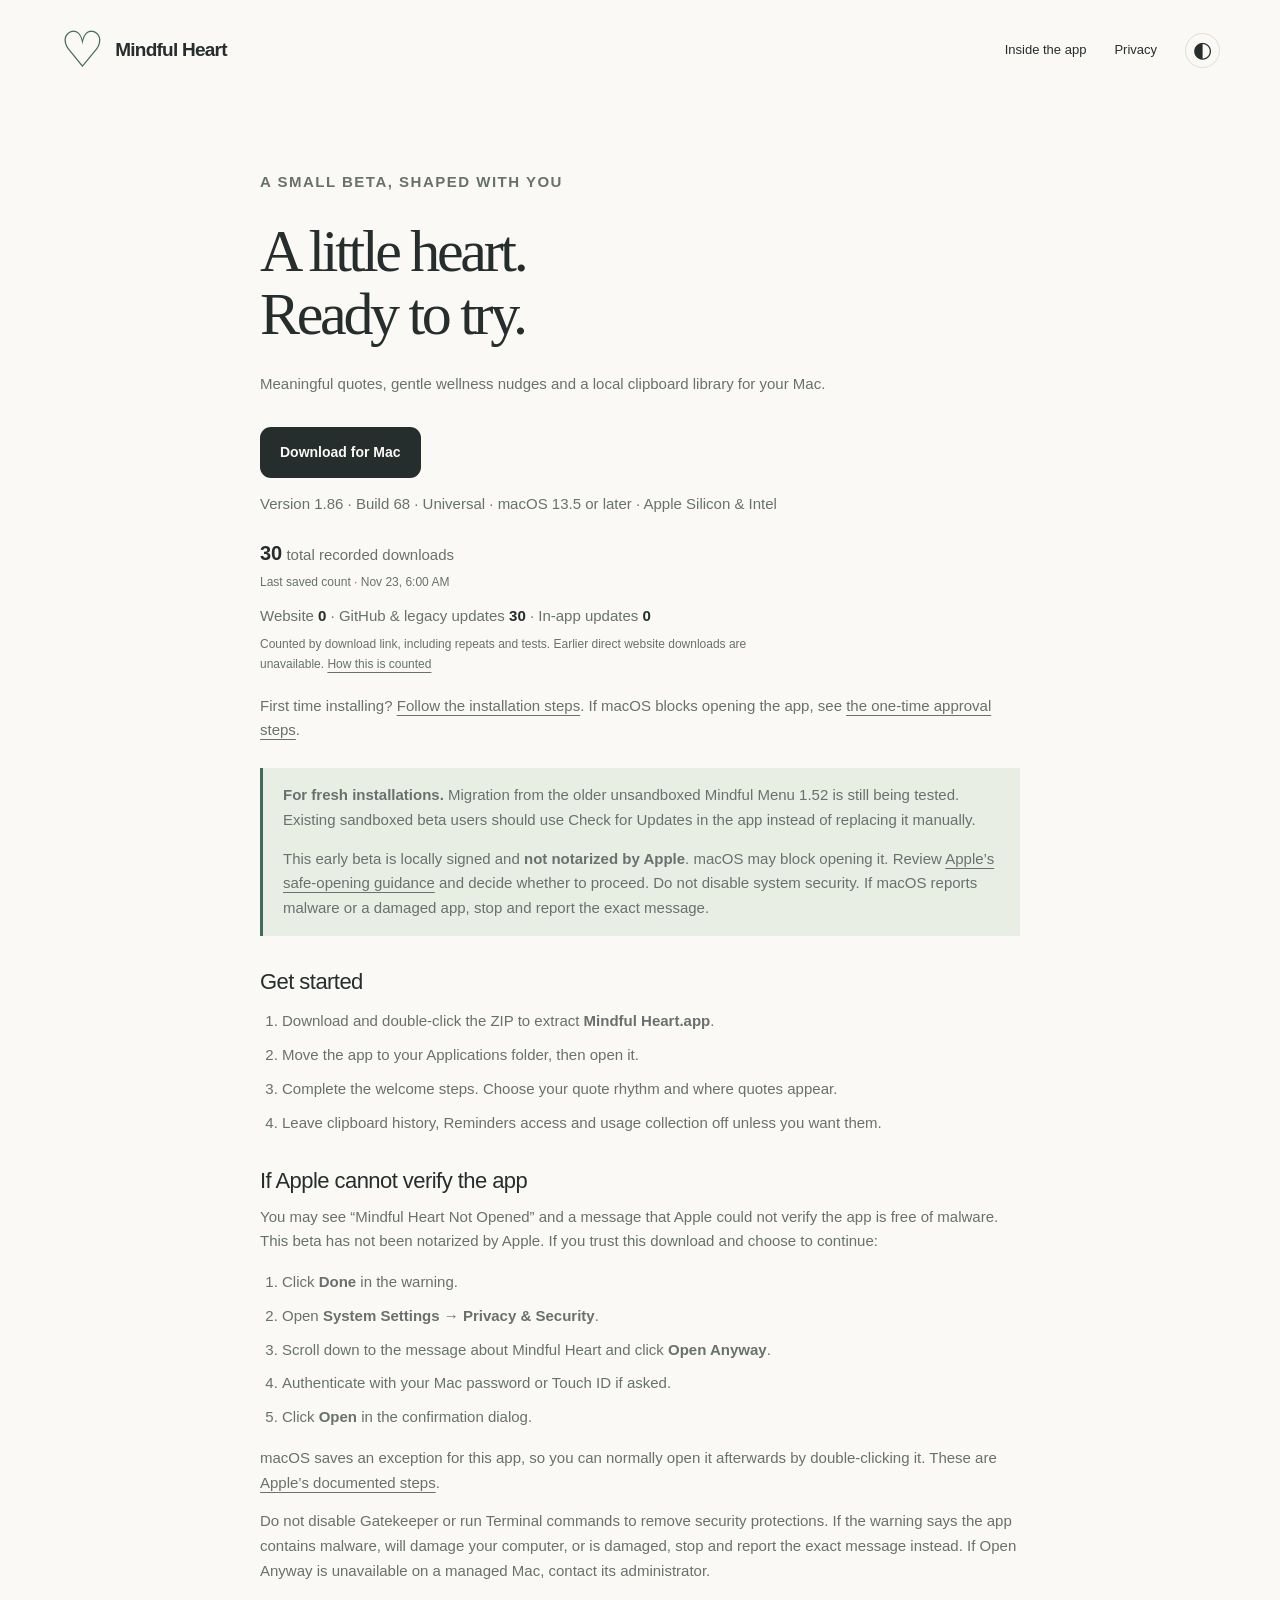
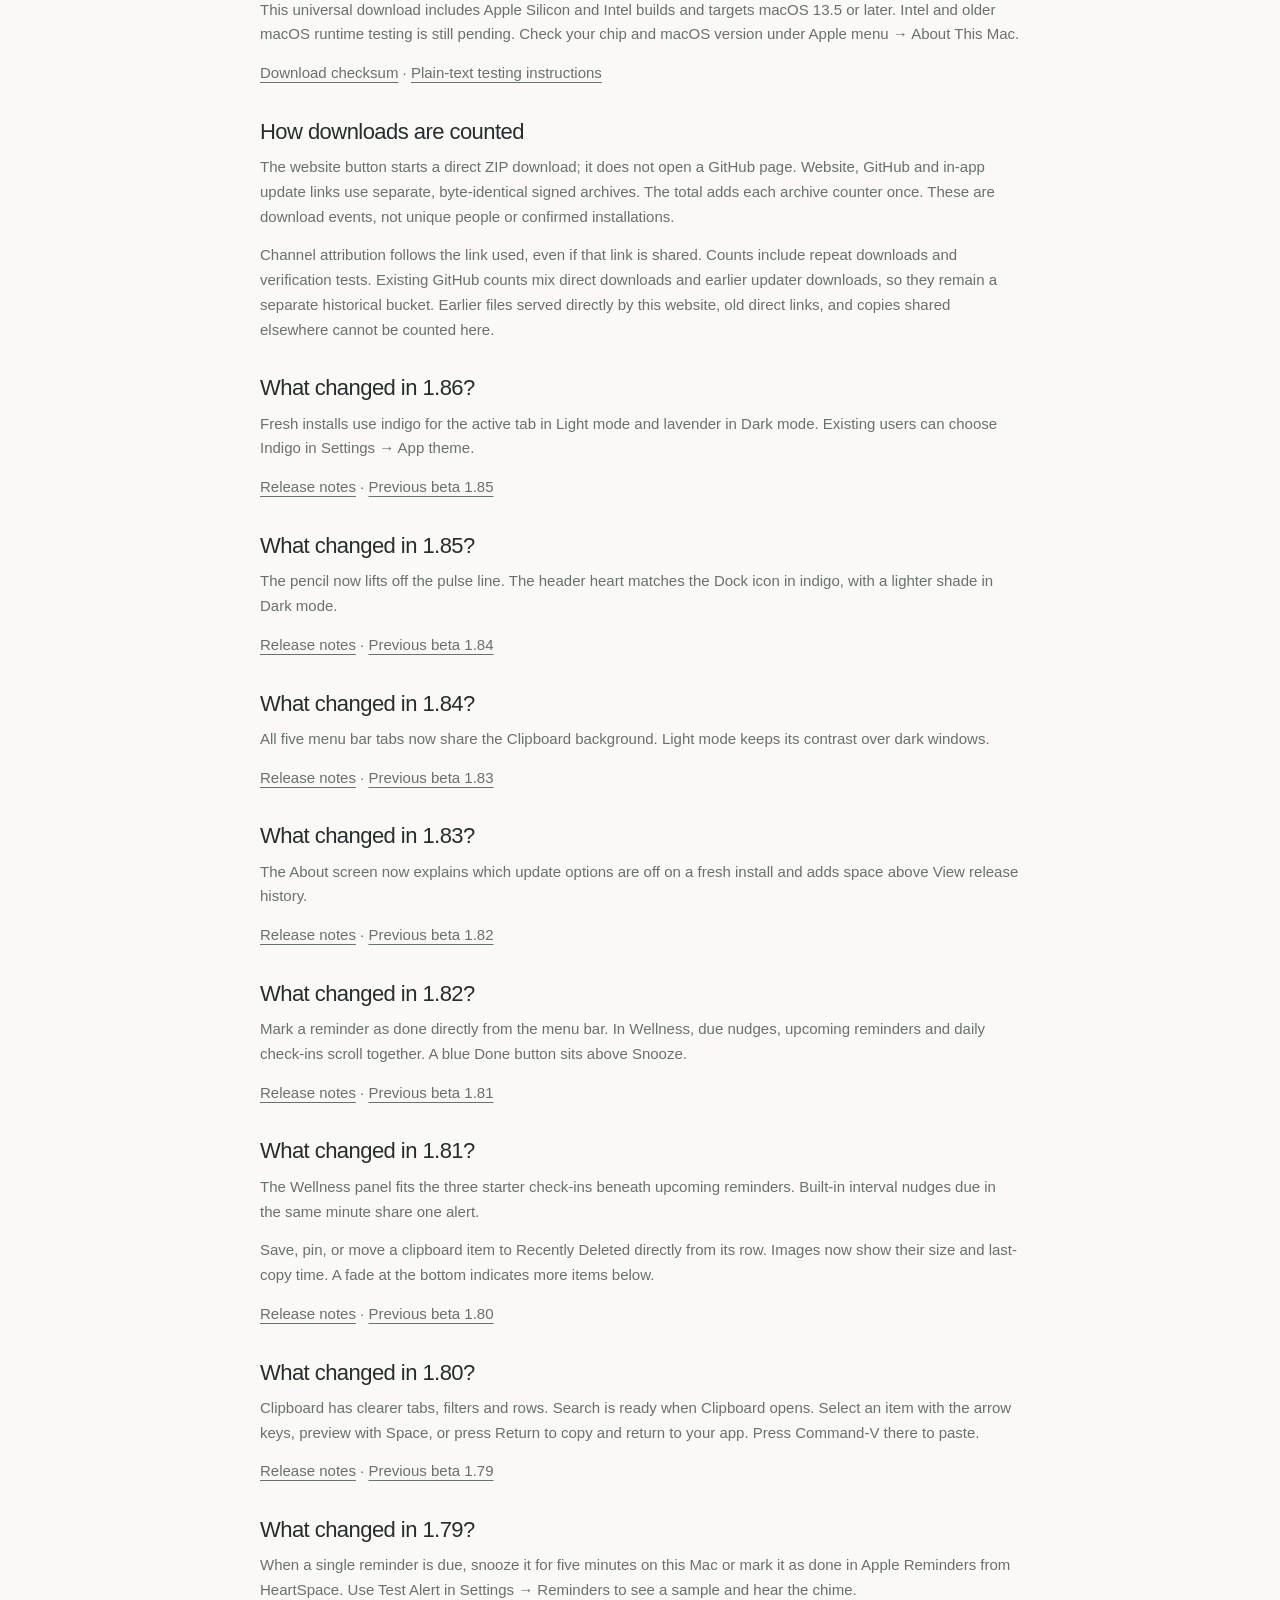
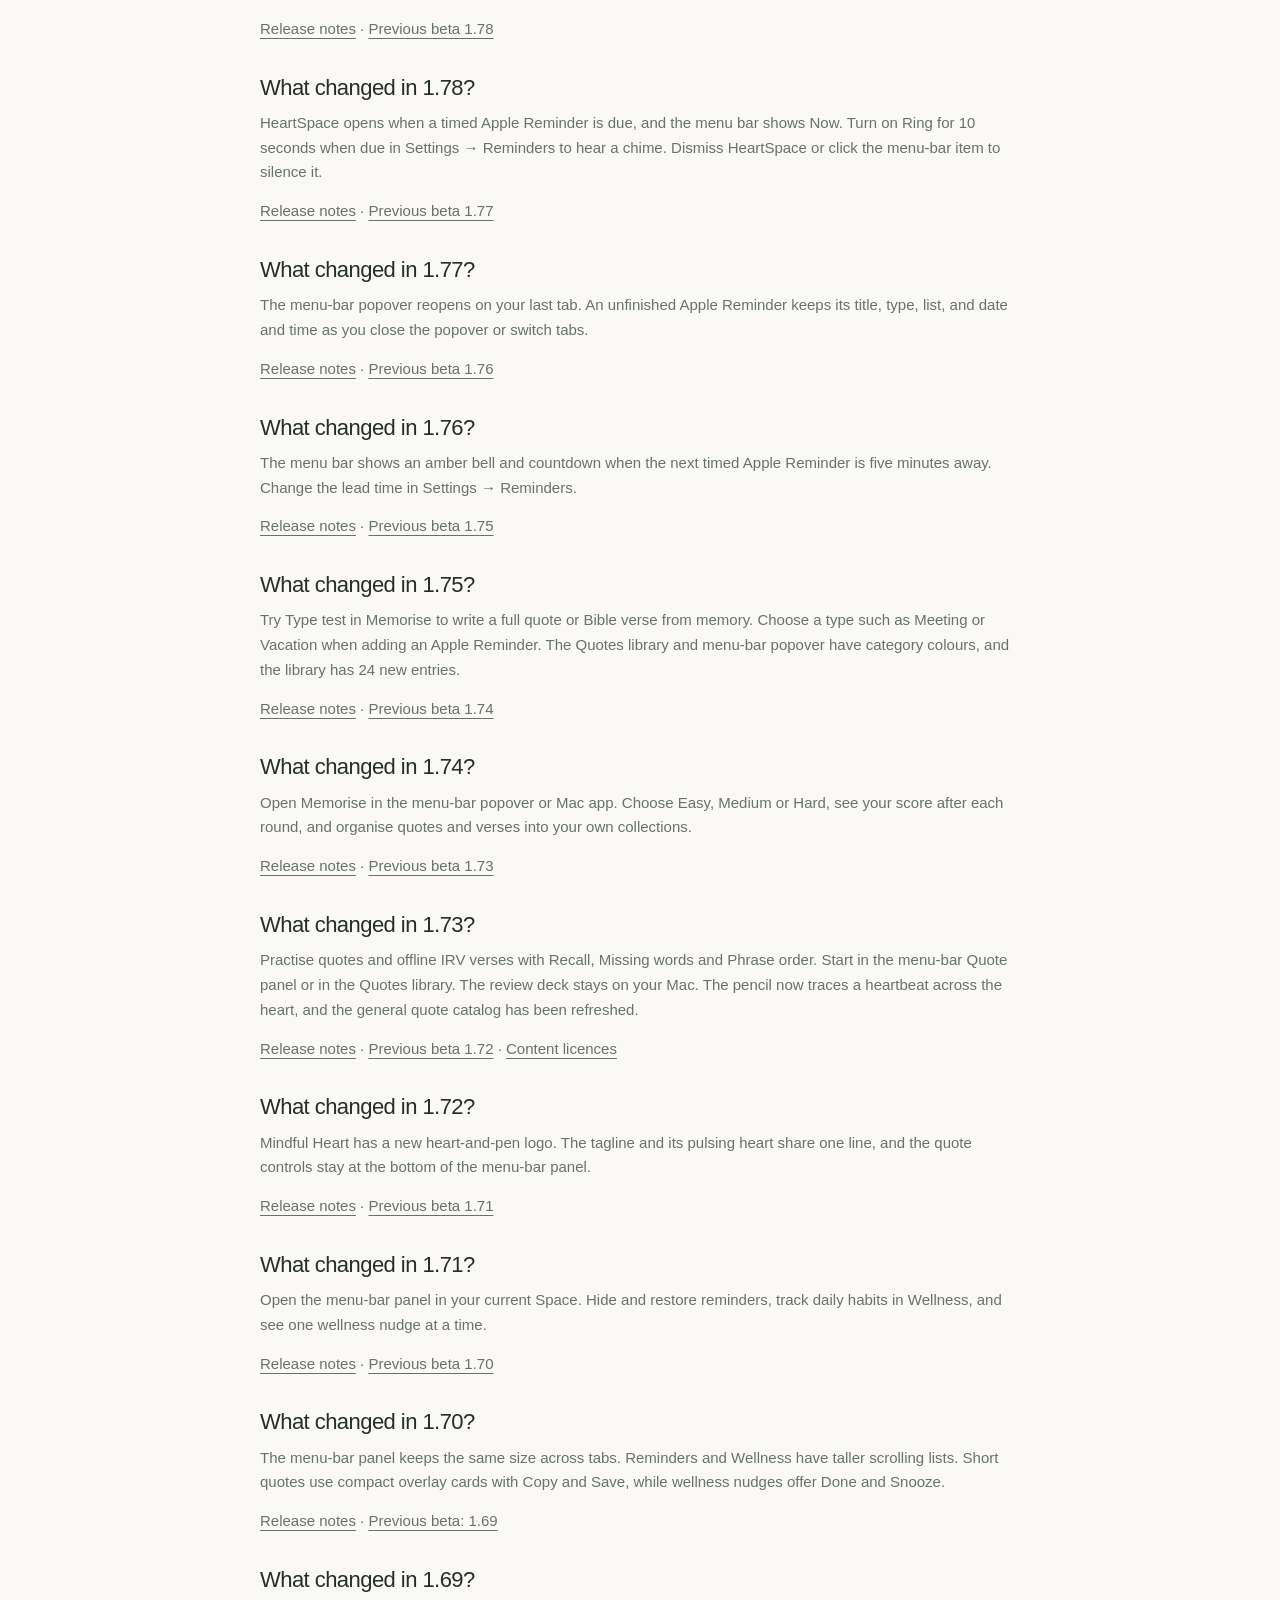
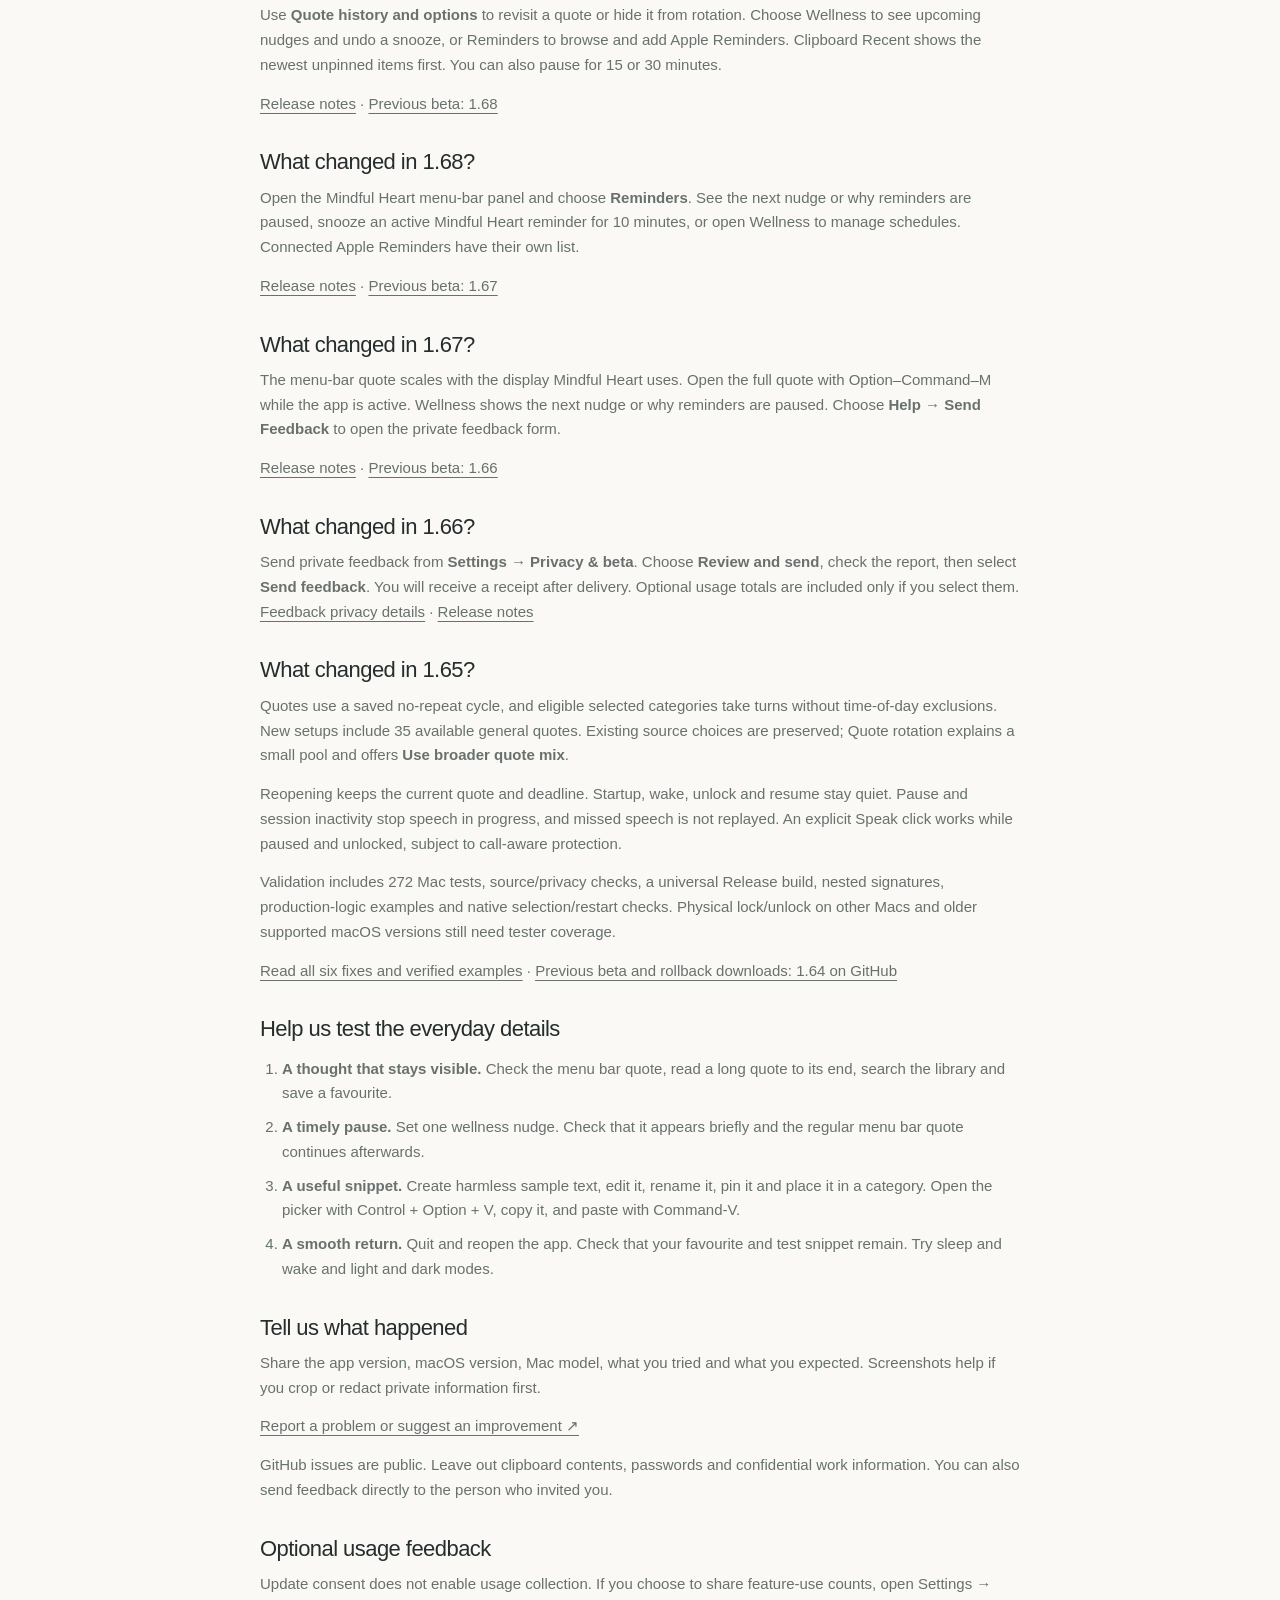
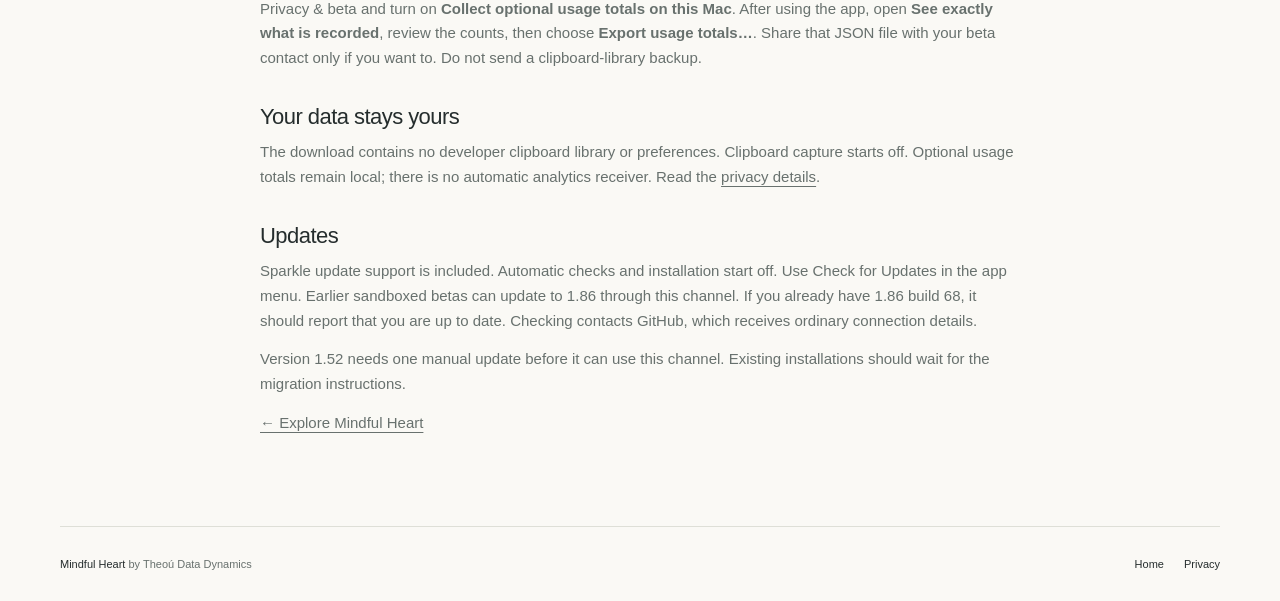
==== commit 6dc1ac33: "Publish Mindful Heart beta download website" ====
--- a/beta.html
+++ b/beta.html
@@ -8,8 +8,8 @@
 <main id="main" class="document wrap">
 <p class="eyebrow">A small beta, shaped with you</p><h1>A little heart.<br>Ready to try.</h1>
 <p>Meaningful quotes, gentle wellness nudges and a local clipboard library for your Mac.</p>
-<div class="hero-actions"><a class="primary" href="https://github.com/theoudatadynamics/mindful-heart/releases/download/v1.85-beta.67/Mindful-Heart-1.85-universal-website.zip">Download for Mac</a></div>
-<p class="caption">Version 1.85 · Build 67 · Universal · macOS 13.5 or later · Apple Silicon &amp; Intel</p><div class="download-total" data-download-total role="status"><p><strong data-download-value>—</strong> total recorded downloads <small data-download-status>Checking the latest count…</small></p><p class="download-channel-counts">Website <span data-download-channel="Website">—</span> · GitHub &amp; legacy updates <span data-download-channel="GitHub">—</span> · In-app updates <span data-download-channel="In-app updates">—</span></p><p class="download-count-note">Counted by download link, including repeats and tests. Earlier direct website downloads are unavailable. <a href="beta.html#download-count">How this is counted</a></p></div>
+<div class="hero-actions"><a class="primary" href="https://github.com/theoudatadynamics/mindful-heart/releases/download/v1.86-beta.68/Mindful-Heart-1.86-universal-website.zip">Download for Mac</a></div>
+<p class="caption">Version 1.86 · Build 68 · Universal · macOS 13.5 or later · Apple Silicon &amp; Intel</p><div class="download-total" data-download-total role="status"><p><strong data-download-value>—</strong> total recorded downloads <small data-download-status>Checking the latest count…</small></p><p class="download-channel-counts">Website <span data-download-channel="Website">—</span> · GitHub &amp; legacy updates <span data-download-channel="GitHub">—</span> · In-app updates <span data-download-channel="In-app updates">—</span></p><p class="download-count-note">Counted by download link, including repeats and tests. Earlier direct website downloads are unavailable. <a href="beta.html#download-count">How this is counted</a></p></div>
 <p>First time installing? <a href="#get-started">Follow the installation steps</a>. If macOS blocks opening the app, see <a href="#macos-approval">the one-time approval steps</a>.</p>
 <div class="notice"><p><strong>For fresh installations.</strong> Migration from the older unsandboxed Mindful Menu 1.52 is still being tested. Existing sandboxed beta users should use Check for Updates in the app instead of replacing it manually.</p><p>This early beta is locally signed and <strong>not notarized by Apple</strong>. macOS may block opening it. Review <a href="https://support.apple.com/en-us/102445" target="_blank" rel="noopener noreferrer">Apple’s safe-opening guidance</a> and decide whether to proceed. Do not disable system security. If macOS reports malware or a damaged app, stop and report the exact message.</p></div>
 <h2 id="get-started">Get started</h2><ol><li>Download and double-click the ZIP to extract <strong>Mindful Heart.app</strong>.</li><li>Move the app to your Applications folder, then open it.</li><li>Complete the welcome steps. Choose your quote rhythm and where quotes appear.</li><li>Leave clipboard history, Reminders access and usage collection off unless you want them.</li></ol>
@@ -19,8 +19,11 @@
 <p>macOS saves an exception for this app, so you can normally open it afterwards by double-clicking it. These are <a href="https://support.apple.com/en-us/102445" target="_blank" rel="noopener noreferrer">Apple’s documented steps</a>.</p>
 <p>Do not disable Gatekeeper or run Terminal commands to remove security protections. If the warning says the app contains malware, will damage your computer, or is damaged, stop and report the exact message instead. If Open Anyway is unavailable on a managed Mac, contact its administrator.</p>
 <p>This universal download includes Apple Silicon and Intel builds and targets macOS 13.5 or later. Intel and older macOS runtime testing is still pending. Check your chip and macOS version under Apple menu → About This Mac.</p>
-<p><a href="https://github.com/theoudatadynamics/mindful-heart/releases/download/v1.85-beta.67/Download-Channels-SHA256SUMS.txt">Download checksum</a> · <a href="downloads/Test-Instructions.txt">Plain-text testing instructions</a></p>
+<p><a href="https://github.com/theoudatadynamics/mindful-heart/releases/download/v1.86-beta.68/Download-Channels-SHA256SUMS.txt">Download checksum</a> · <a href="downloads/Test-Instructions.txt">Plain-text testing instructions</a></p>
 <h2 id="download-count">How downloads are counted</h2><p>The website button starts a direct ZIP download; it does not open a GitHub page. Website, GitHub and in-app update links use separate, byte-identical signed archives. The total adds each archive counter once. These are download events, not unique people or confirmed installations.</p><p>Channel attribution follows the link used, even if that link is shared. Counts include repeat downloads and verification tests. Existing GitHub counts mix direct downloads and earlier updater downloads, so they remain a separate historical bucket. Earlier files served directly by this website, old direct links, and copies shared elsewhere cannot be counted here.</p>
+<h2>What changed in 1.86?</h2>
+<p>Fresh installs use indigo for the active tab in Light mode and lavender in Dark mode. Existing users can choose Indigo in Settings → App theme.</p>
+<p><a href="https://github.com/theoudatadynamics/mindful-heart/releases/tag/v1.86-beta.68">Release notes</a> · <a href="https://github.com/theoudatadynamics/mindful-heart/releases/tag/v1.85-beta.67">Previous beta 1.85</a></p>
 <h2>What changed in 1.85?</h2>
 <p>The pencil now lifts off the pulse line. The header heart matches the Dock icon in indigo, with a lighter shade in Dark mode.</p>
 <p><a href="https://github.com/theoudatadynamics/mindful-heart/releases/tag/v1.85-beta.67">Release notes</a> · <a href="https://github.com/theoudatadynamics/mindful-heart/releases/tag/v1.84-beta.66">Previous beta 1.84</a></p>
@@ -62,6 +65,6 @@
 <h2>Tell us what happened</h2><p>Share the app version, macOS version, Mac model, what you tried and what you expected. Screenshots help if you crop or redact private information first.</p>
 <p><a href="https://github.com/theoudatadynamics/mindful-heart/issues/new" target="_blank" rel="noopener noreferrer">Report a problem or suggest an improvement ↗</a></p><p>GitHub issues are public. Leave out clipboard contents, passwords and confidential work information. You can also send feedback directly to the person who invited you.</p>
 <h2>Optional usage feedback</h2><p>Update consent does not enable usage collection. If you choose to share feature-use counts, open Settings → Privacy &amp; beta and turn on <strong>Collect optional usage totals on this Mac</strong>. After using the app, open <strong>See exactly what is recorded</strong>, review the counts, then choose <strong>Export usage totals…</strong>. Share that JSON file with your beta contact only if you want to. Do not send a clipboard-library backup.</p><h2>Your data stays yours</h2><p>The download contains no developer clipboard library or preferences. Clipboard capture starts off. Optional usage totals remain local; there is no automatic analytics receiver. Read the <a href="privacy.html">privacy details</a>.</p>
-<h2>Updates</h2><p>Sparkle update support is included. Automatic checks and installation start off. Use Check for Updates in the app menu. Earlier sandboxed betas can update to 1.85 through this channel. If you already have 1.85 build 67, it should report that you are up to date. Checking contacts GitHub, which receives ordinary connection details.</p><p>Version 1.52 needs one manual update before it can use this channel. Existing installations should wait for the migration instructions.</p><p><a href="index.html">← Explore Mindful Heart</a></p>
+<h2>Updates</h2><p>Sparkle update support is included. Automatic checks and installation start off. Use Check for Updates in the app menu. Earlier sandboxed betas can update to 1.86 through this channel. If you already have 1.86 build 68, it should report that you are up to date. Checking contacts GitHub, which receives ordinary connection details.</p><p>Version 1.52 needs one manual update before it can use this channel. Existing installations should wait for the migration instructions.</p><p><a href="index.html">← Explore Mindful Heart</a></p>
 </main><footer class="wrap"><span>Mindful Heart <span class="muted">by Theoú Data Dynamics</span></span><div><a href="index.html">Home</a><a href="privacy.html">Privacy</a></div></footer>
 </body></html>
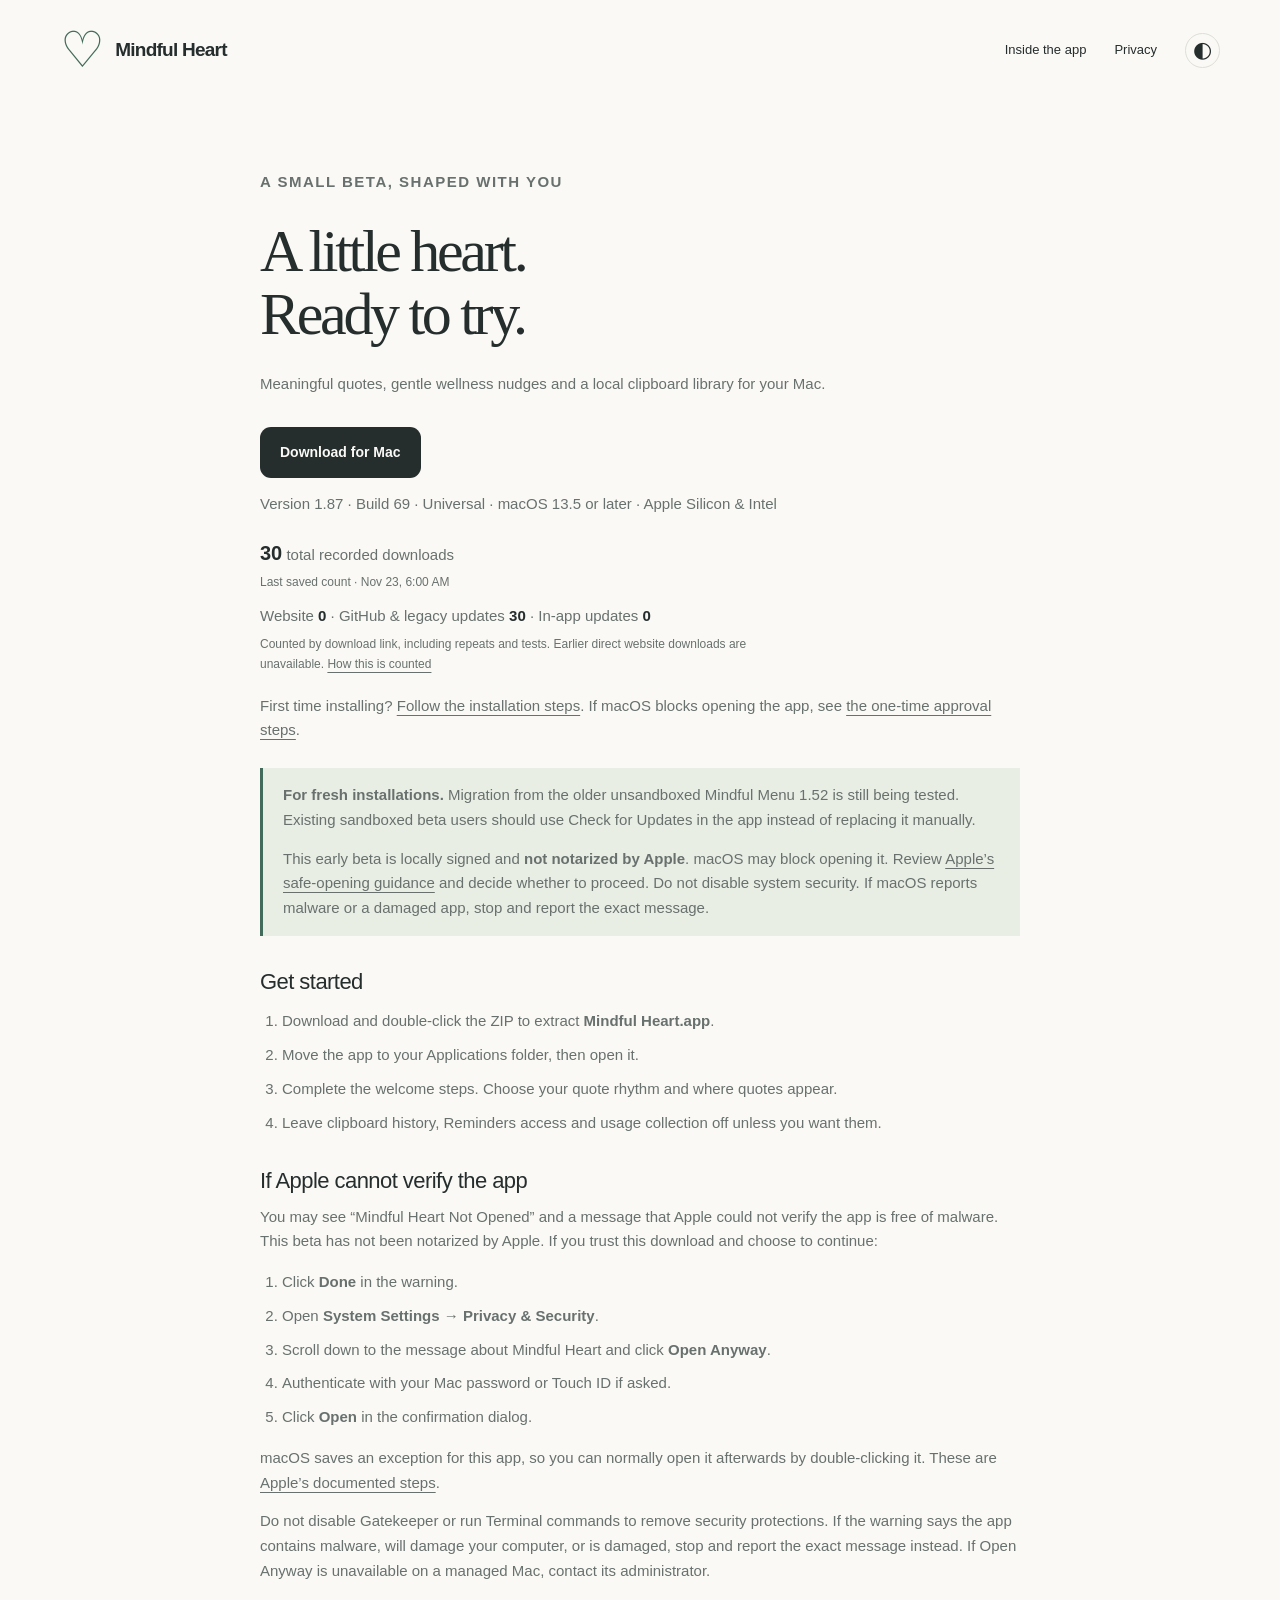
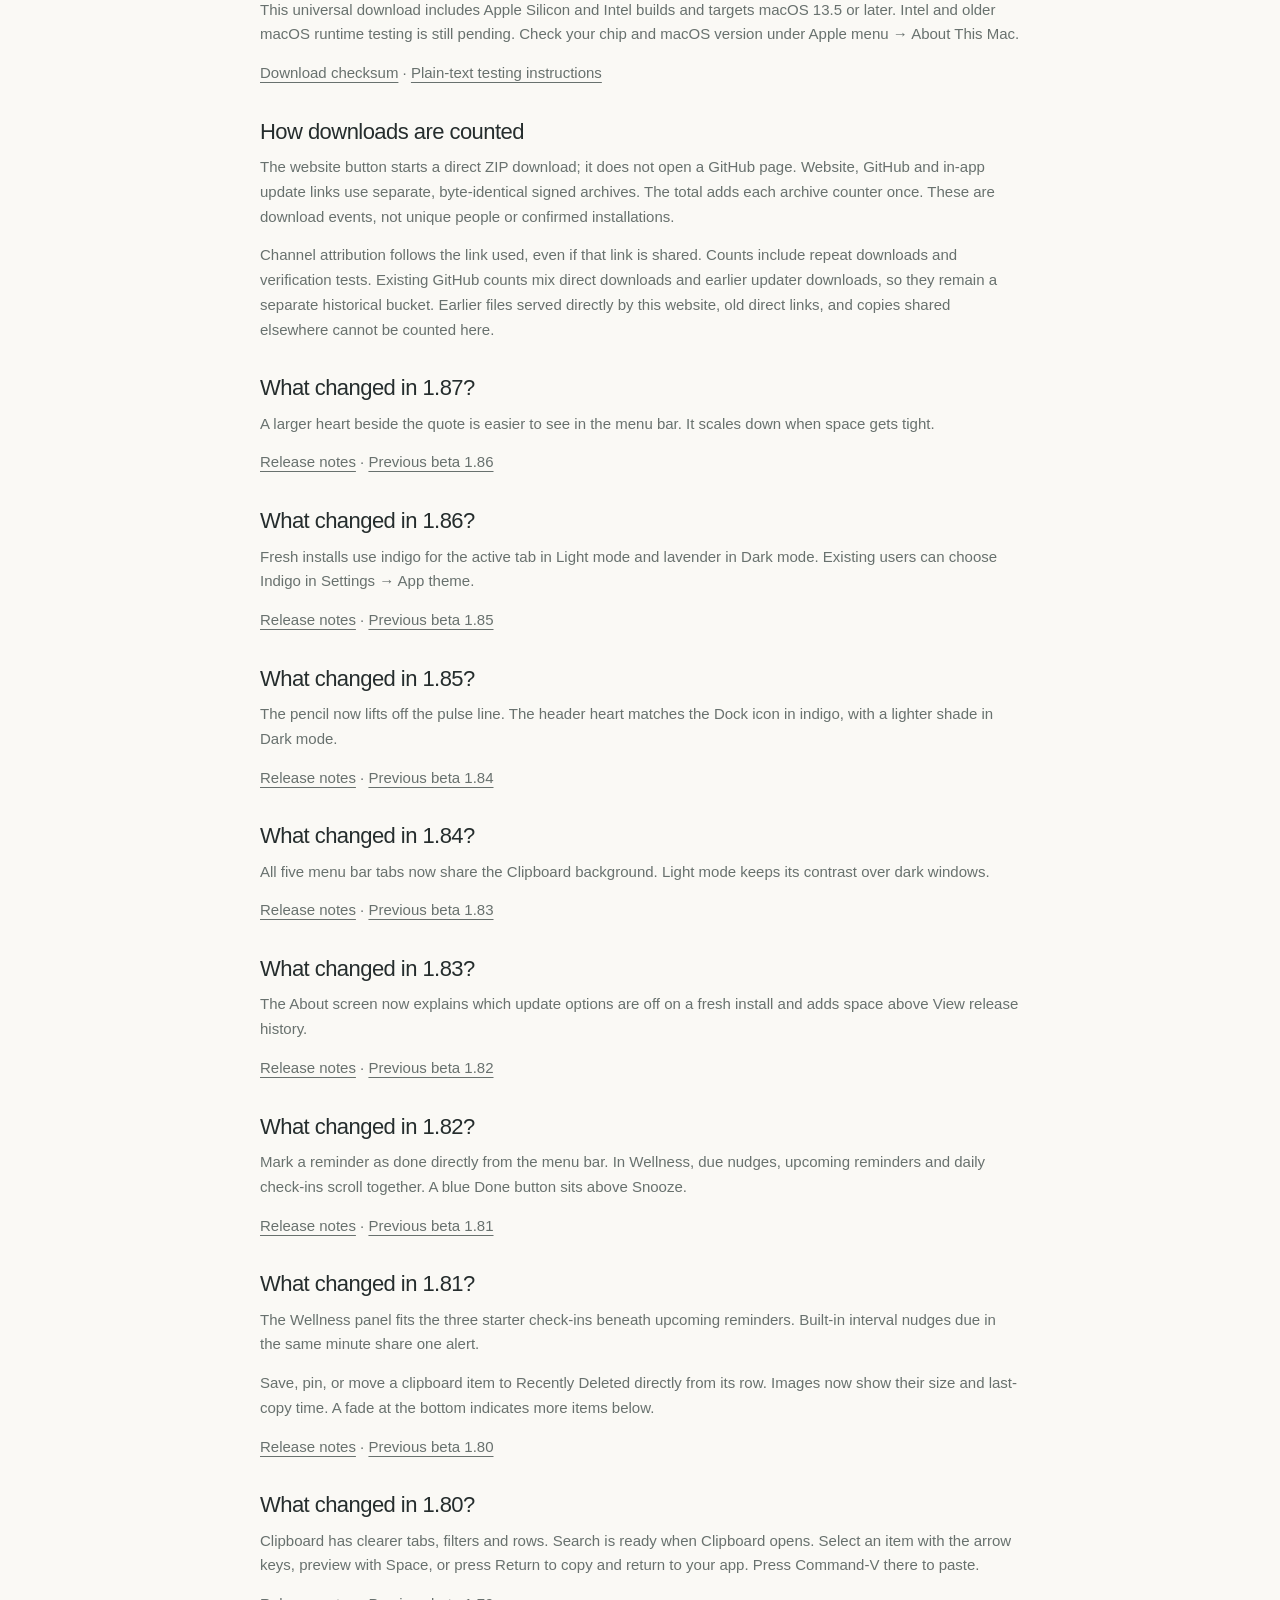
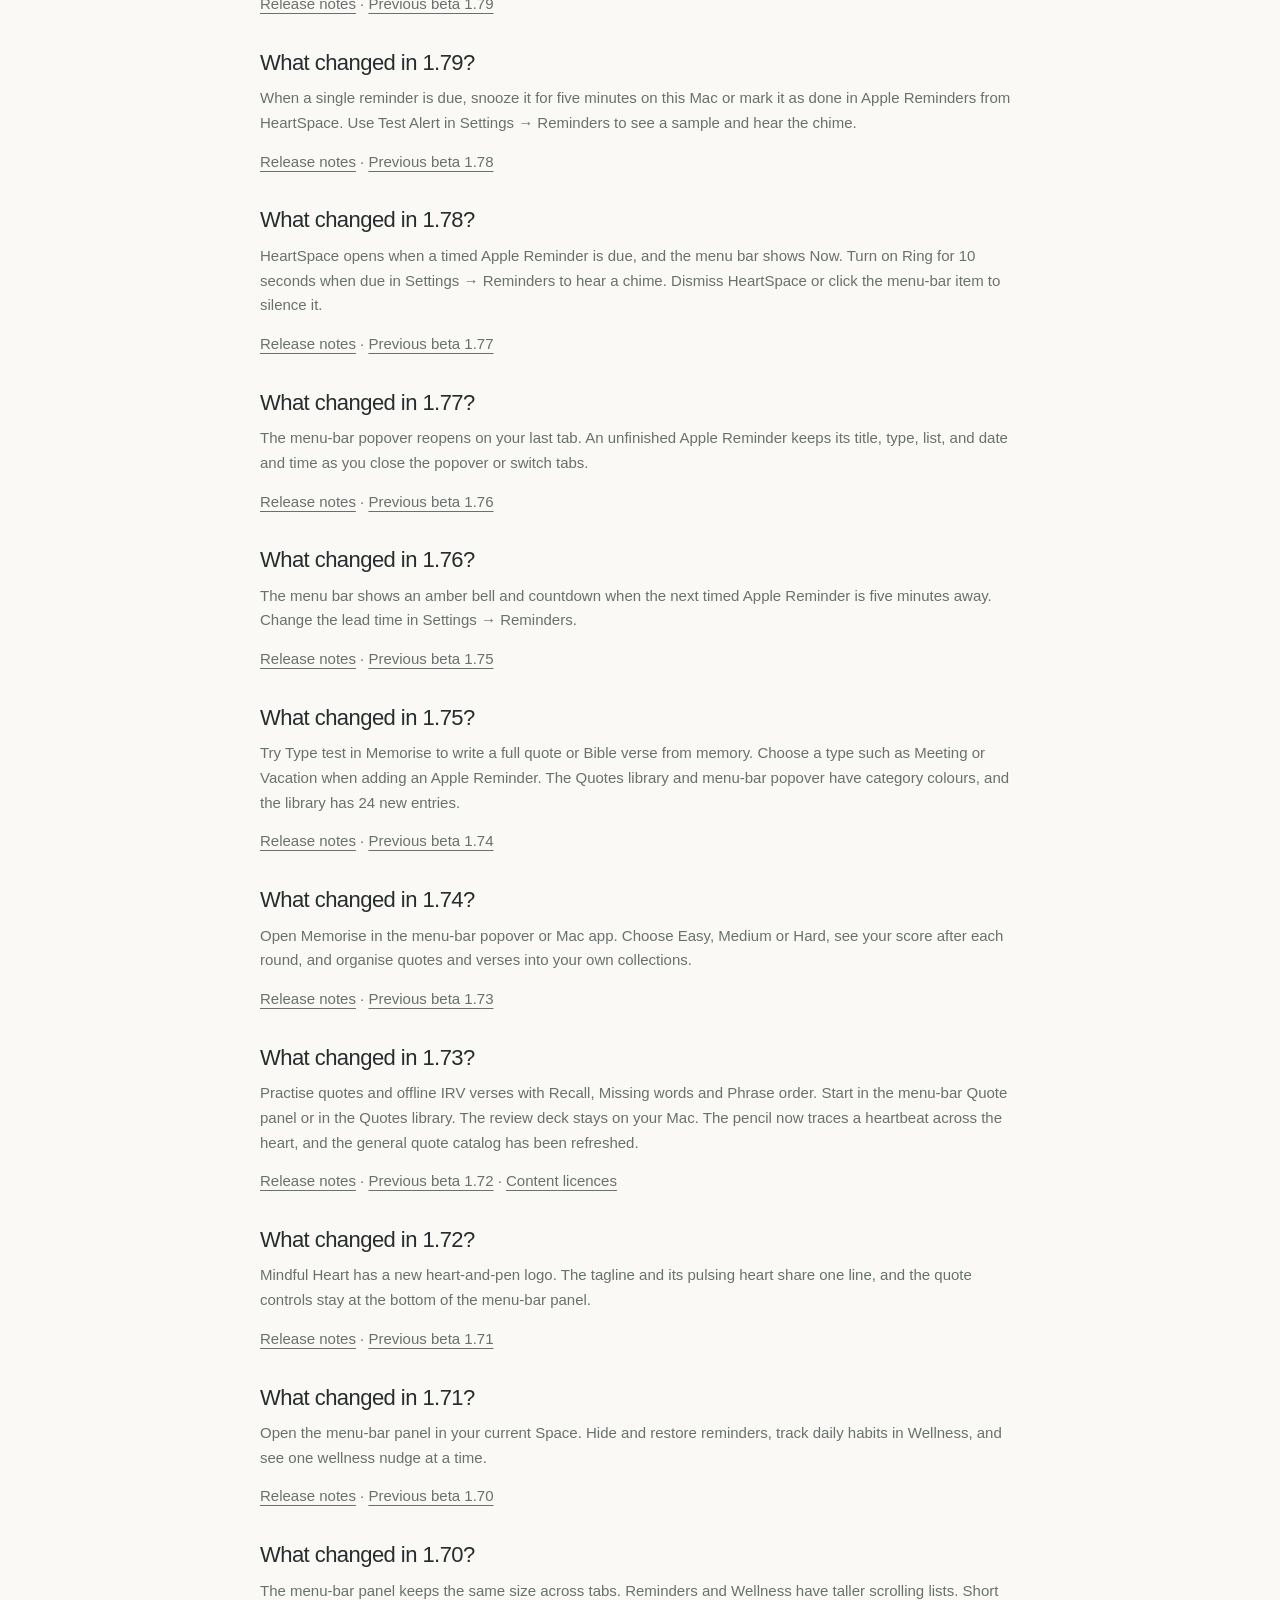
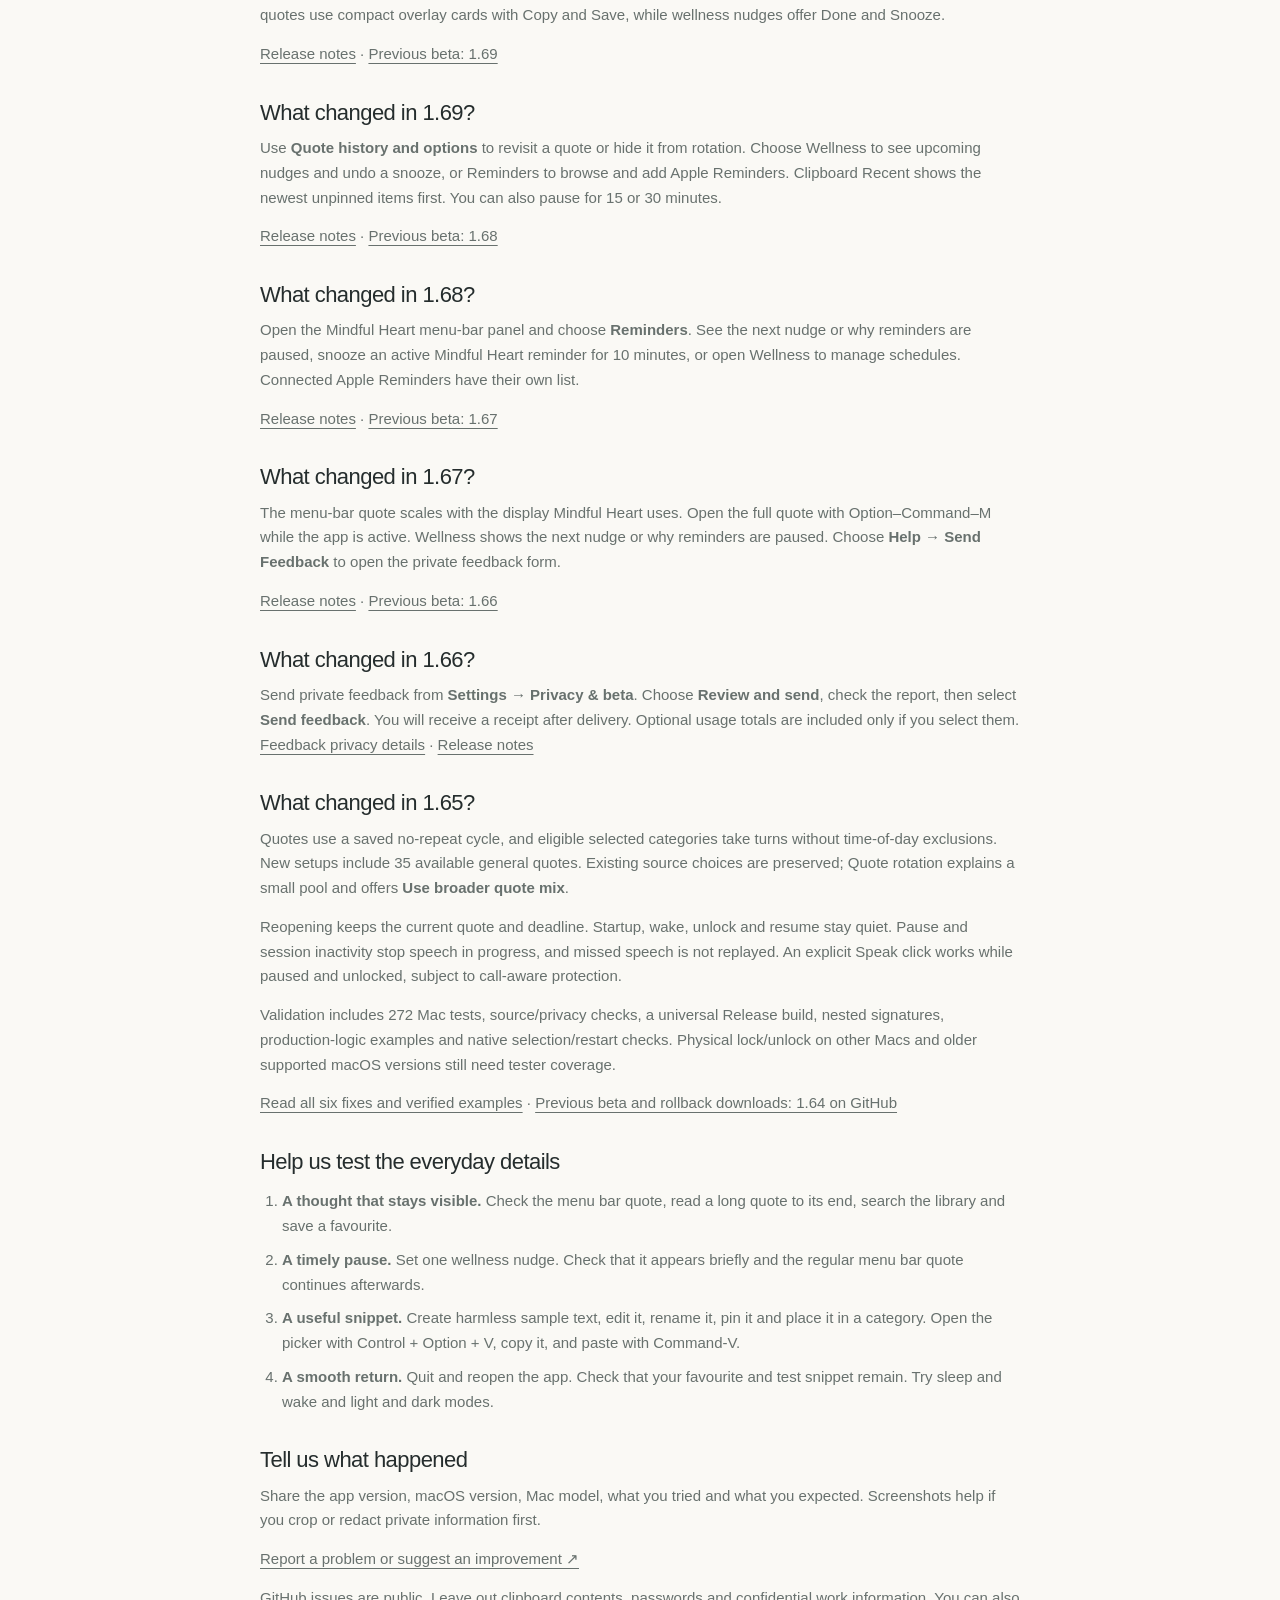
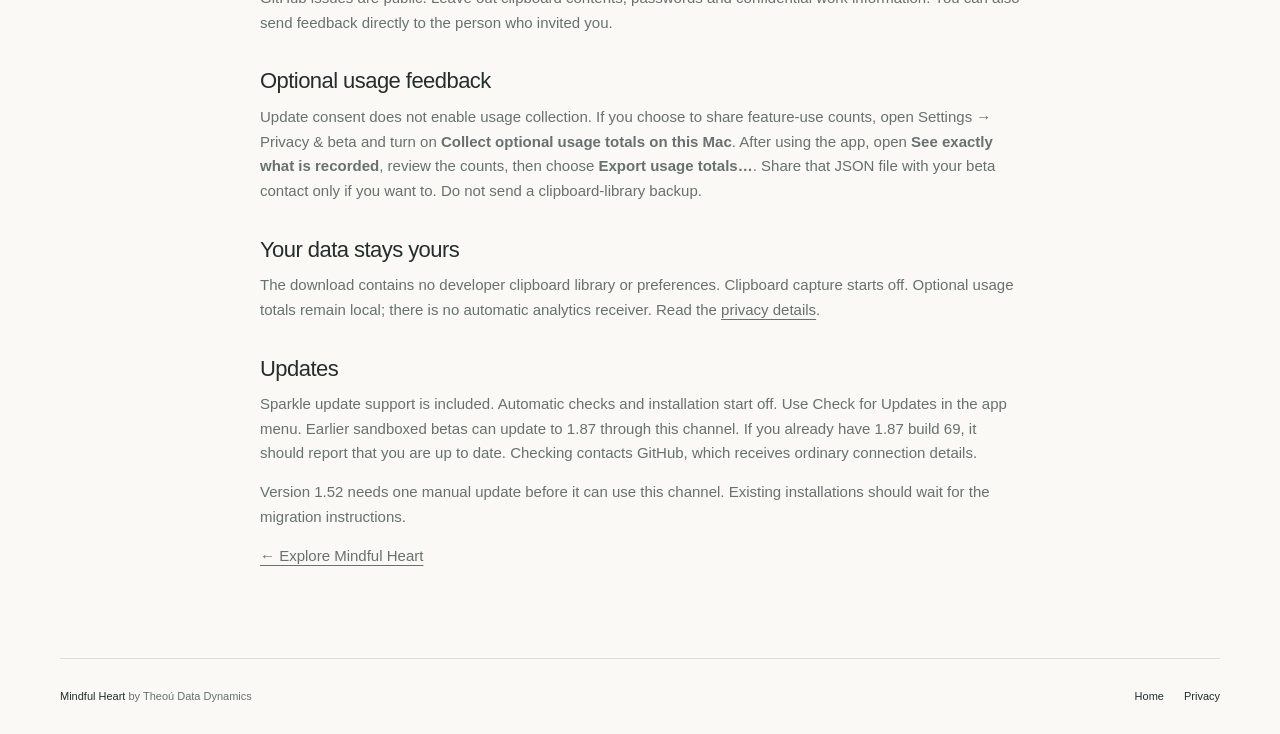
==== commit 9e247627: "Publish Mindful Heart beta download website" ====
--- a/beta.html
+++ b/beta.html
@@ -8,8 +8,8 @@
 <main id="main" class="document wrap">
 <p class="eyebrow">A small beta, shaped with you</p><h1>A little heart.<br>Ready to try.</h1>
 <p>Meaningful quotes, gentle wellness nudges and a local clipboard library for your Mac.</p>
-<div class="hero-actions"><a class="primary" href="https://github.com/theoudatadynamics/mindful-heart/releases/download/v1.86-beta.68/Mindful-Heart-1.86-universal-website.zip">Download for Mac</a></div>
-<p class="caption">Version 1.86 · Build 68 · Universal · macOS 13.5 or later · Apple Silicon &amp; Intel</p><div class="download-total" data-download-total role="status"><p><strong data-download-value>—</strong> total recorded downloads <small data-download-status>Checking the latest count…</small></p><p class="download-channel-counts">Website <span data-download-channel="Website">—</span> · GitHub &amp; legacy updates <span data-download-channel="GitHub">—</span> · In-app updates <span data-download-channel="In-app updates">—</span></p><p class="download-count-note">Counted by download link, including repeats and tests. Earlier direct website downloads are unavailable. <a href="beta.html#download-count">How this is counted</a></p></div>
+<div class="hero-actions"><a class="primary" href="https://github.com/theoudatadynamics/mindful-heart/releases/download/v1.87-beta.69/Mindful-Heart-1.87-universal-website.zip">Download for Mac</a></div>
+<p class="caption">Version 1.87 · Build 69 · Universal · macOS 13.5 or later · Apple Silicon &amp; Intel</p><div class="download-total" data-download-total role="status"><p><strong data-download-value>—</strong> total recorded downloads <small data-download-status>Checking the latest count…</small></p><p class="download-channel-counts">Website <span data-download-channel="Website">—</span> · GitHub &amp; legacy updates <span data-download-channel="GitHub">—</span> · In-app updates <span data-download-channel="In-app updates">—</span></p><p class="download-count-note">Counted by download link, including repeats and tests. Earlier direct website downloads are unavailable. <a href="beta.html#download-count">How this is counted</a></p></div>
 <p>First time installing? <a href="#get-started">Follow the installation steps</a>. If macOS blocks opening the app, see <a href="#macos-approval">the one-time approval steps</a>.</p>
 <div class="notice"><p><strong>For fresh installations.</strong> Migration from the older unsandboxed Mindful Menu 1.52 is still being tested. Existing sandboxed beta users should use Check for Updates in the app instead of replacing it manually.</p><p>This early beta is locally signed and <strong>not notarized by Apple</strong>. macOS may block opening it. Review <a href="https://support.apple.com/en-us/102445" target="_blank" rel="noopener noreferrer">Apple’s safe-opening guidance</a> and decide whether to proceed. Do not disable system security. If macOS reports malware or a damaged app, stop and report the exact message.</p></div>
 <h2 id="get-started">Get started</h2><ol><li>Download and double-click the ZIP to extract <strong>Mindful Heart.app</strong>.</li><li>Move the app to your Applications folder, then open it.</li><li>Complete the welcome steps. Choose your quote rhythm and where quotes appear.</li><li>Leave clipboard history, Reminders access and usage collection off unless you want them.</li></ol>
@@ -19,8 +19,11 @@
 <p>macOS saves an exception for this app, so you can normally open it afterwards by double-clicking it. These are <a href="https://support.apple.com/en-us/102445" target="_blank" rel="noopener noreferrer">Apple’s documented steps</a>.</p>
 <p>Do not disable Gatekeeper or run Terminal commands to remove security protections. If the warning says the app contains malware, will damage your computer, or is damaged, stop and report the exact message instead. If Open Anyway is unavailable on a managed Mac, contact its administrator.</p>
 <p>This universal download includes Apple Silicon and Intel builds and targets macOS 13.5 or later. Intel and older macOS runtime testing is still pending. Check your chip and macOS version under Apple menu → About This Mac.</p>
-<p><a href="https://github.com/theoudatadynamics/mindful-heart/releases/download/v1.86-beta.68/Download-Channels-SHA256SUMS.txt">Download checksum</a> · <a href="downloads/Test-Instructions.txt">Plain-text testing instructions</a></p>
+<p><a href="https://github.com/theoudatadynamics/mindful-heart/releases/download/v1.87-beta.69/Download-Channels-SHA256SUMS.txt">Download checksum</a> · <a href="downloads/Test-Instructions.txt">Plain-text testing instructions</a></p>
 <h2 id="download-count">How downloads are counted</h2><p>The website button starts a direct ZIP download; it does not open a GitHub page. Website, GitHub and in-app update links use separate, byte-identical signed archives. The total adds each archive counter once. These are download events, not unique people or confirmed installations.</p><p>Channel attribution follows the link used, even if that link is shared. Counts include repeat downloads and verification tests. Existing GitHub counts mix direct downloads and earlier updater downloads, so they remain a separate historical bucket. Earlier files served directly by this website, old direct links, and copies shared elsewhere cannot be counted here.</p>
+<h2>What changed in 1.87?</h2>
+<p>A larger heart beside the quote is easier to see in the menu bar. It scales down when space gets tight.</p>
+<p><a href="https://github.com/theoudatadynamics/mindful-heart/releases/tag/v1.87-beta.69">Release notes</a> · <a href="https://github.com/theoudatadynamics/mindful-heart/releases/tag/v1.86-beta.68">Previous beta 1.86</a></p>
 <h2>What changed in 1.86?</h2>
 <p>Fresh installs use indigo for the active tab in Light mode and lavender in Dark mode. Existing users can choose Indigo in Settings → App theme.</p>
 <p><a href="https://github.com/theoudatadynamics/mindful-heart/releases/tag/v1.86-beta.68">Release notes</a> · <a href="https://github.com/theoudatadynamics/mindful-heart/releases/tag/v1.85-beta.67">Previous beta 1.85</a></p>
@@ -65,6 +68,6 @@
 <h2>Tell us what happened</h2><p>Share the app version, macOS version, Mac model, what you tried and what you expected. Screenshots help if you crop or redact private information first.</p>
 <p><a href="https://github.com/theoudatadynamics/mindful-heart/issues/new" target="_blank" rel="noopener noreferrer">Report a problem or suggest an improvement ↗</a></p><p>GitHub issues are public. Leave out clipboard contents, passwords and confidential work information. You can also send feedback directly to the person who invited you.</p>
 <h2>Optional usage feedback</h2><p>Update consent does not enable usage collection. If you choose to share feature-use counts, open Settings → Privacy &amp; beta and turn on <strong>Collect optional usage totals on this Mac</strong>. After using the app, open <strong>See exactly what is recorded</strong>, review the counts, then choose <strong>Export usage totals…</strong>. Share that JSON file with your beta contact only if you want to. Do not send a clipboard-library backup.</p><h2>Your data stays yours</h2><p>The download contains no developer clipboard library or preferences. Clipboard capture starts off. Optional usage totals remain local; there is no automatic analytics receiver. Read the <a href="privacy.html">privacy details</a>.</p>
-<h2>Updates</h2><p>Sparkle update support is included. Automatic checks and installation start off. Use Check for Updates in the app menu. Earlier sandboxed betas can update to 1.86 through this channel. If you already have 1.86 build 68, it should report that you are up to date. Checking contacts GitHub, which receives ordinary connection details.</p><p>Version 1.52 needs one manual update before it can use this channel. Existing installations should wait for the migration instructions.</p><p><a href="index.html">← Explore Mindful Heart</a></p>
+<h2>Updates</h2><p>Sparkle update support is included. Automatic checks and installation start off. Use Check for Updates in the app menu. Earlier sandboxed betas can update to 1.87 through this channel. If you already have 1.87 build 69, it should report that you are up to date. Checking contacts GitHub, which receives ordinary connection details.</p><p>Version 1.52 needs one manual update before it can use this channel. Existing installations should wait for the migration instructions.</p><p><a href="index.html">← Explore Mindful Heart</a></p>
 </main><footer class="wrap"><span>Mindful Heart <span class="muted">by Theoú Data Dynamics</span></span><div><a href="index.html">Home</a><a href="privacy.html">Privacy</a></div></footer>
 </body></html>
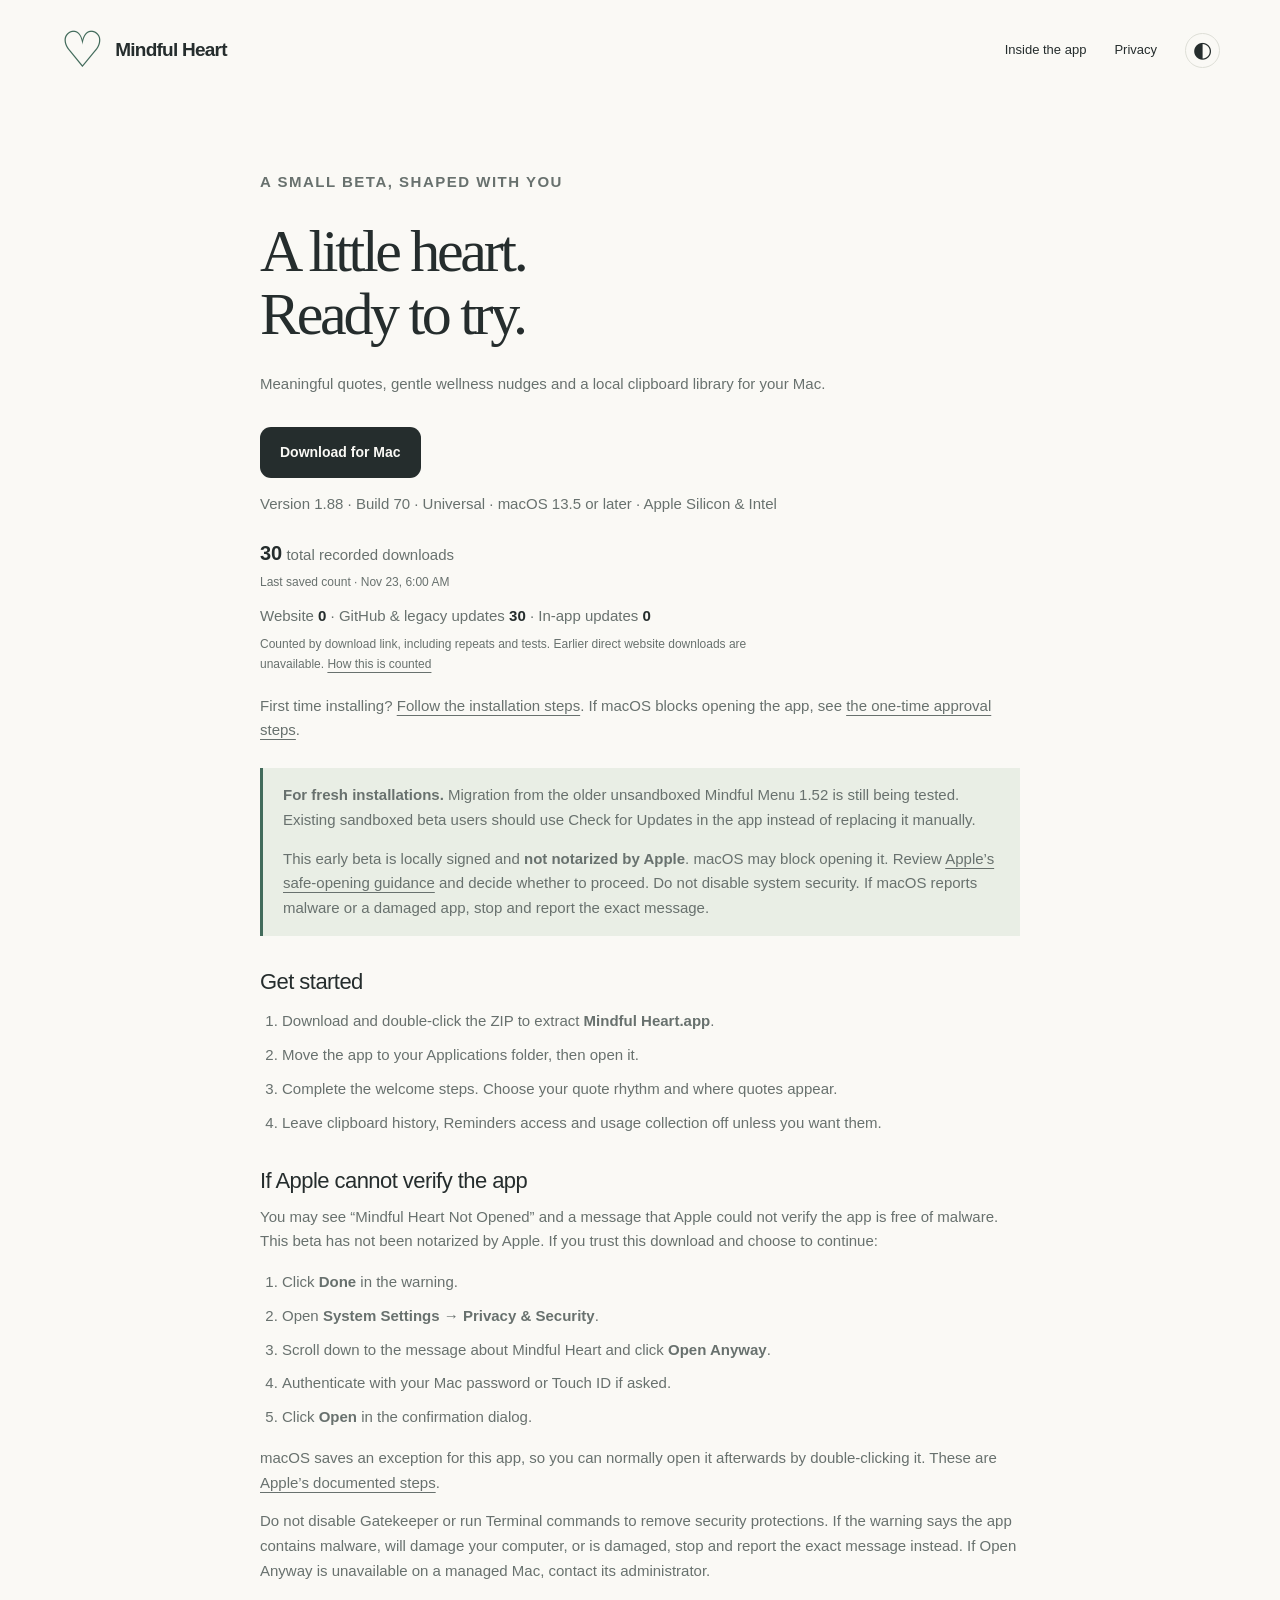
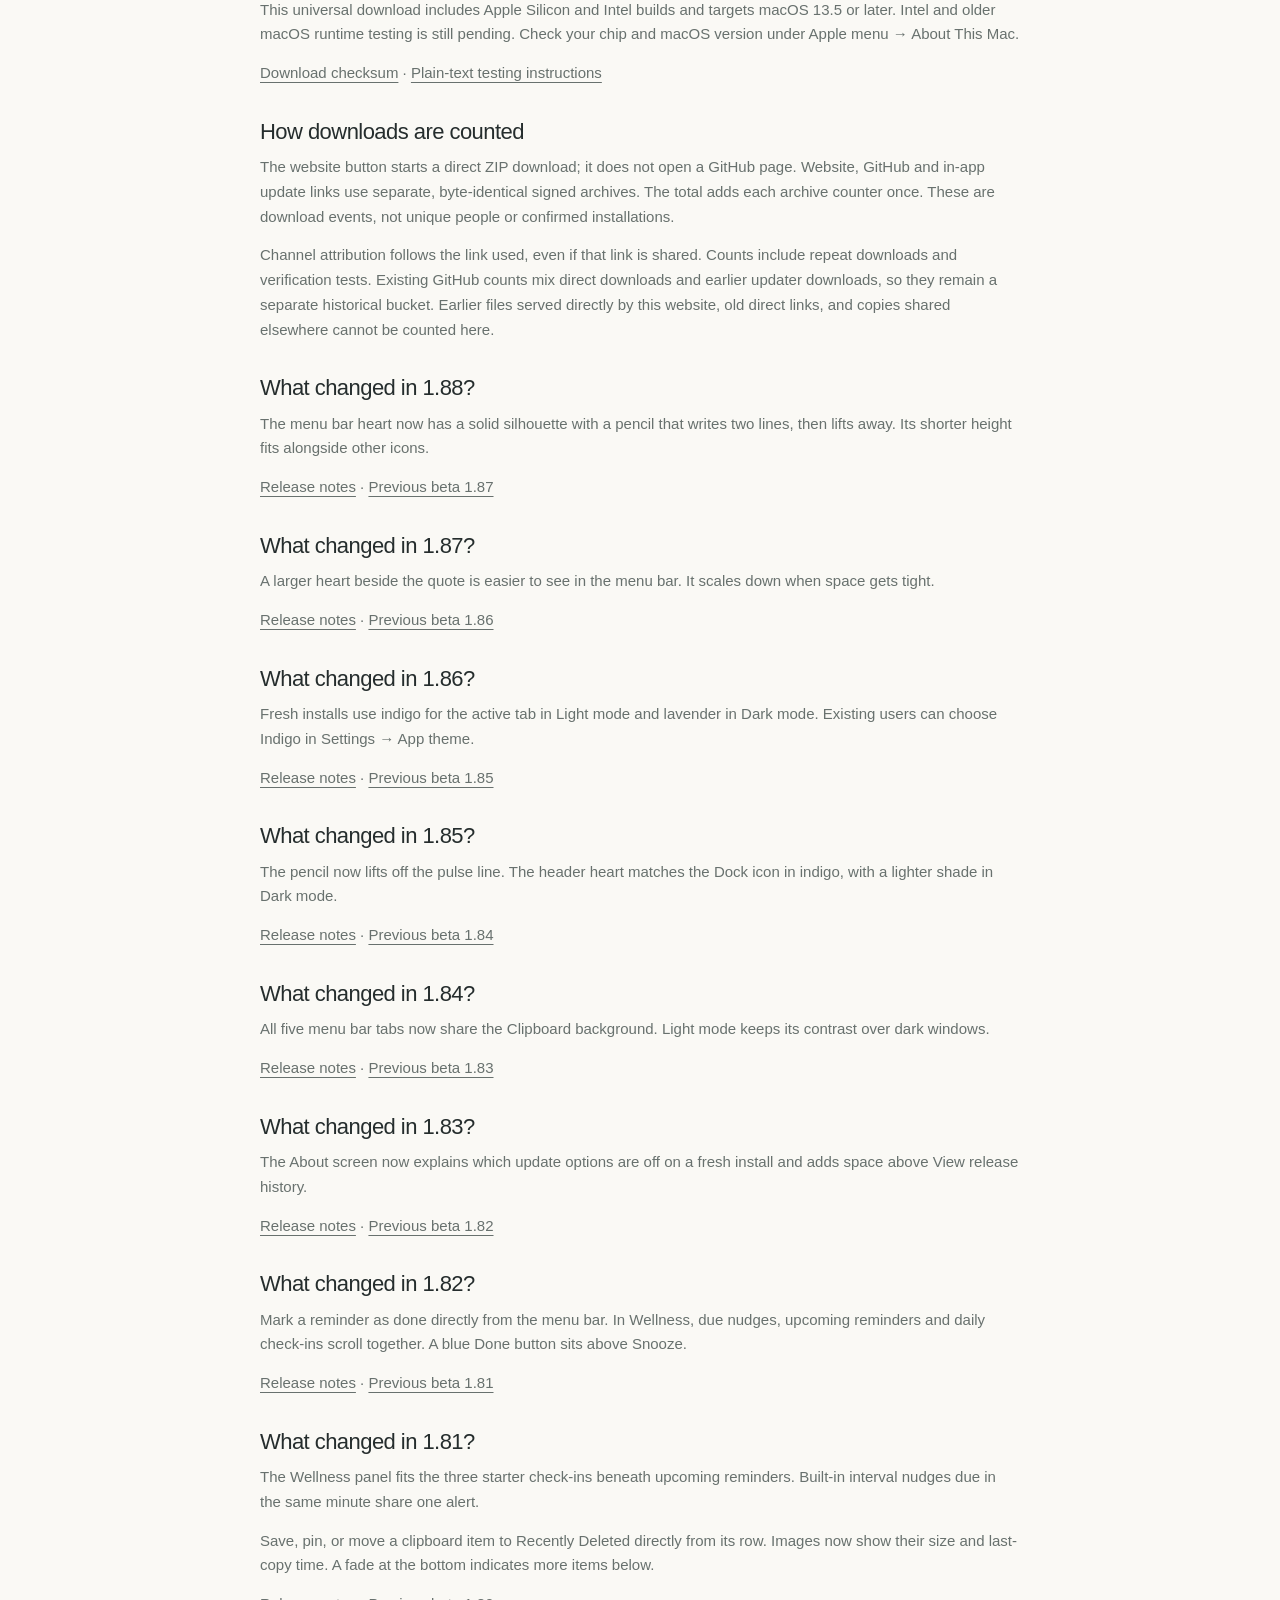
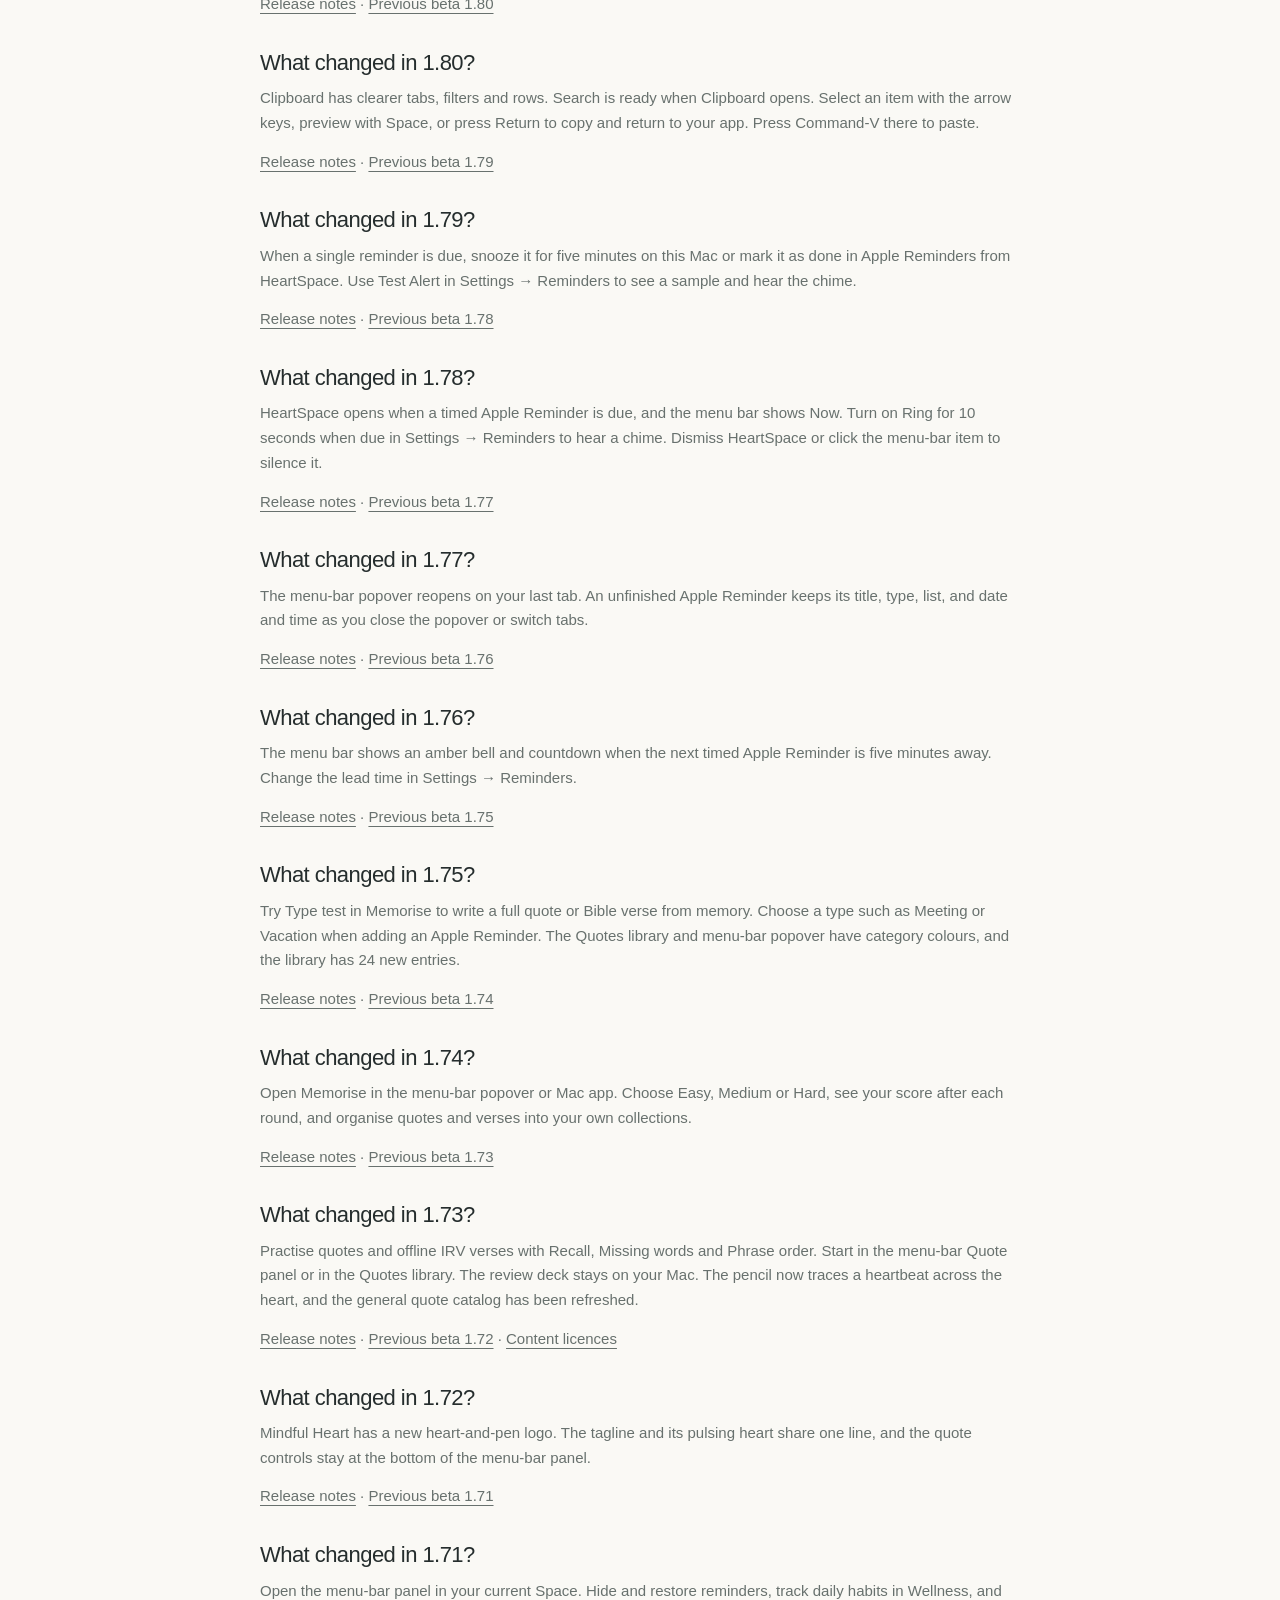
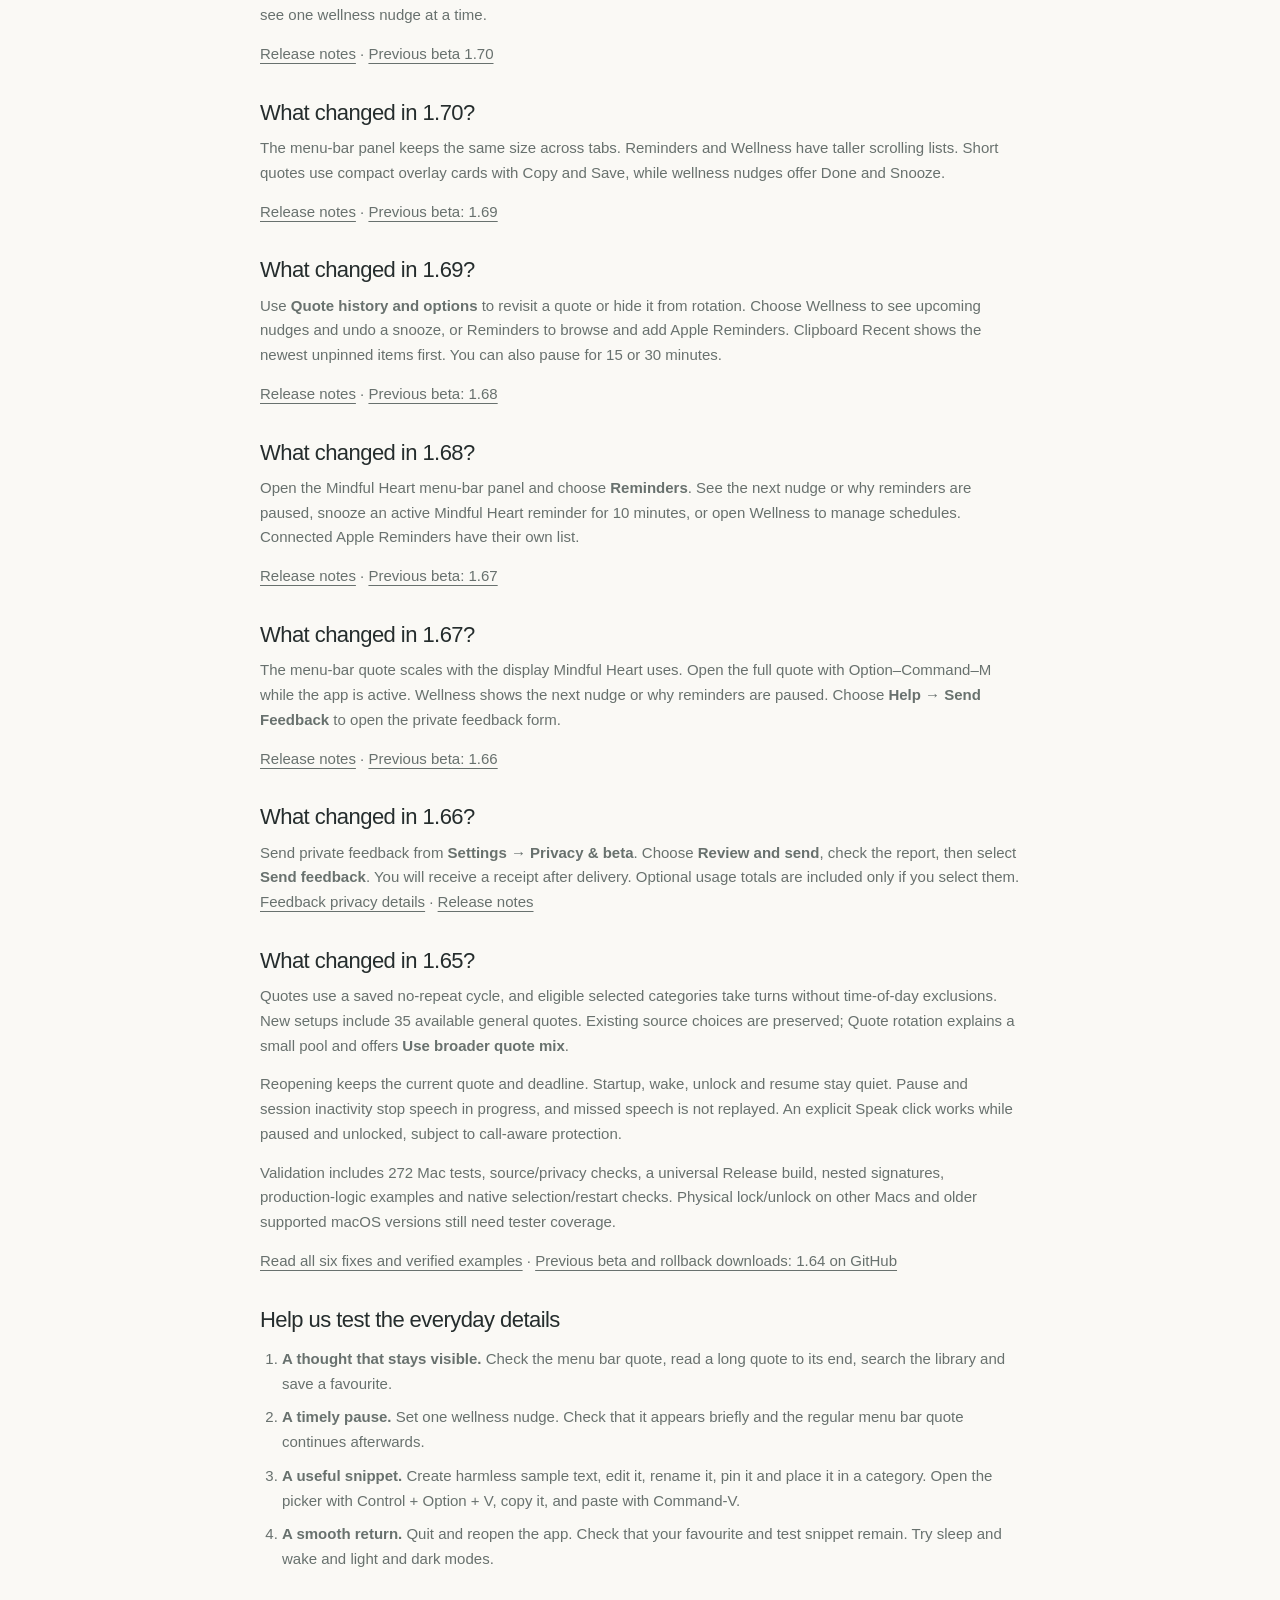
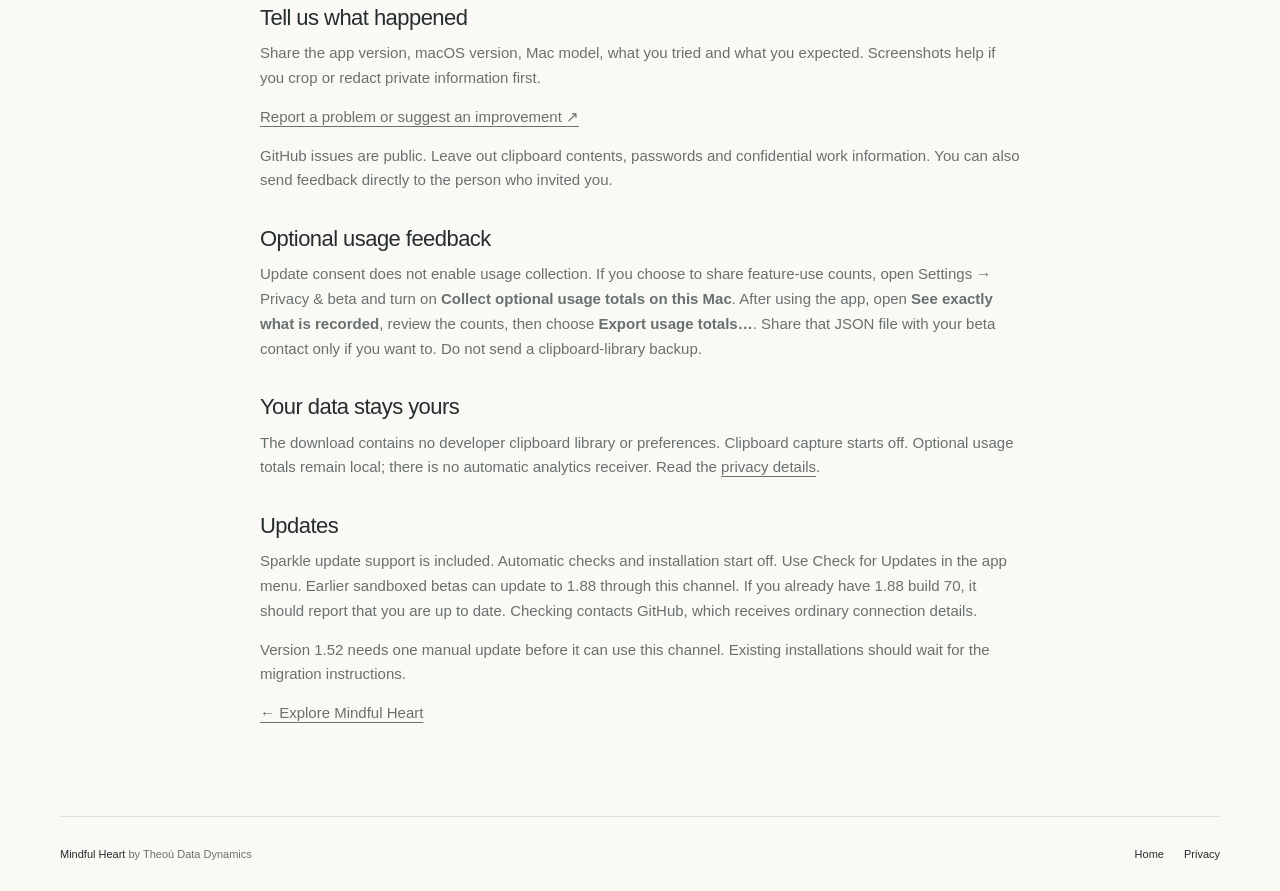
==== commit d3986b80: "Publish Mindful Heart beta download website" ====
--- a/beta.html
+++ b/beta.html
@@ -8,8 +8,8 @@
 <main id="main" class="document wrap">
 <p class="eyebrow">A small beta, shaped with you</p><h1>A little heart.<br>Ready to try.</h1>
 <p>Meaningful quotes, gentle wellness nudges and a local clipboard library for your Mac.</p>
-<div class="hero-actions"><a class="primary" href="https://github.com/theoudatadynamics/mindful-heart/releases/download/v1.87-beta.69/Mindful-Heart-1.87-universal-website.zip">Download for Mac</a></div>
-<p class="caption">Version 1.87 · Build 69 · Universal · macOS 13.5 or later · Apple Silicon &amp; Intel</p><div class="download-total" data-download-total role="status"><p><strong data-download-value>—</strong> total recorded downloads <small data-download-status>Checking the latest count…</small></p><p class="download-channel-counts">Website <span data-download-channel="Website">—</span> · GitHub &amp; legacy updates <span data-download-channel="GitHub">—</span> · In-app updates <span data-download-channel="In-app updates">—</span></p><p class="download-count-note">Counted by download link, including repeats and tests. Earlier direct website downloads are unavailable. <a href="beta.html#download-count">How this is counted</a></p></div>
+<div class="hero-actions"><a class="primary" href="https://github.com/theoudatadynamics/mindful-heart/releases/download/v1.88-beta.70/Mindful-Heart-1.88-universal-website.zip">Download for Mac</a></div>
+<p class="caption">Version 1.88 · Build 70 · Universal · macOS 13.5 or later · Apple Silicon &amp; Intel</p><div class="download-total" data-download-total role="status"><p><strong data-download-value>—</strong> total recorded downloads <small data-download-status>Checking the latest count…</small></p><p class="download-channel-counts">Website <span data-download-channel="Website">—</span> · GitHub &amp; legacy updates <span data-download-channel="GitHub">—</span> · In-app updates <span data-download-channel="In-app updates">—</span></p><p class="download-count-note">Counted by download link, including repeats and tests. Earlier direct website downloads are unavailable. <a href="beta.html#download-count">How this is counted</a></p></div>
 <p>First time installing? <a href="#get-started">Follow the installation steps</a>. If macOS blocks opening the app, see <a href="#macos-approval">the one-time approval steps</a>.</p>
 <div class="notice"><p><strong>For fresh installations.</strong> Migration from the older unsandboxed Mindful Menu 1.52 is still being tested. Existing sandboxed beta users should use Check for Updates in the app instead of replacing it manually.</p><p>This early beta is locally signed and <strong>not notarized by Apple</strong>. macOS may block opening it. Review <a href="https://support.apple.com/en-us/102445" target="_blank" rel="noopener noreferrer">Apple’s safe-opening guidance</a> and decide whether to proceed. Do not disable system security. If macOS reports malware or a damaged app, stop and report the exact message.</p></div>
 <h2 id="get-started">Get started</h2><ol><li>Download and double-click the ZIP to extract <strong>Mindful Heart.app</strong>.</li><li>Move the app to your Applications folder, then open it.</li><li>Complete the welcome steps. Choose your quote rhythm and where quotes appear.</li><li>Leave clipboard history, Reminders access and usage collection off unless you want them.</li></ol>
@@ -19,8 +19,11 @@
 <p>macOS saves an exception for this app, so you can normally open it afterwards by double-clicking it. These are <a href="https://support.apple.com/en-us/102445" target="_blank" rel="noopener noreferrer">Apple’s documented steps</a>.</p>
 <p>Do not disable Gatekeeper or run Terminal commands to remove security protections. If the warning says the app contains malware, will damage your computer, or is damaged, stop and report the exact message instead. If Open Anyway is unavailable on a managed Mac, contact its administrator.</p>
 <p>This universal download includes Apple Silicon and Intel builds and targets macOS 13.5 or later. Intel and older macOS runtime testing is still pending. Check your chip and macOS version under Apple menu → About This Mac.</p>
-<p><a href="https://github.com/theoudatadynamics/mindful-heart/releases/download/v1.87-beta.69/Download-Channels-SHA256SUMS.txt">Download checksum</a> · <a href="downloads/Test-Instructions.txt">Plain-text testing instructions</a></p>
+<p><a href="https://github.com/theoudatadynamics/mindful-heart/releases/download/v1.88-beta.70/Download-Channels-SHA256SUMS.txt">Download checksum</a> · <a href="downloads/Test-Instructions.txt">Plain-text testing instructions</a></p>
 <h2 id="download-count">How downloads are counted</h2><p>The website button starts a direct ZIP download; it does not open a GitHub page. Website, GitHub and in-app update links use separate, byte-identical signed archives. The total adds each archive counter once. These are download events, not unique people or confirmed installations.</p><p>Channel attribution follows the link used, even if that link is shared. Counts include repeat downloads and verification tests. Existing GitHub counts mix direct downloads and earlier updater downloads, so they remain a separate historical bucket. Earlier files served directly by this website, old direct links, and copies shared elsewhere cannot be counted here.</p>
+<h2>What changed in 1.88?</h2>
+<p>The menu bar heart now has a solid silhouette with a pencil that writes two lines, then lifts away. Its shorter height fits alongside other icons.</p>
+<p><a href="https://github.com/theoudatadynamics/mindful-heart/releases/tag/v1.88-beta.70">Release notes</a> · <a href="https://github.com/theoudatadynamics/mindful-heart/releases/tag/v1.87-beta.69">Previous beta 1.87</a></p>
 <h2>What changed in 1.87?</h2>
 <p>A larger heart beside the quote is easier to see in the menu bar. It scales down when space gets tight.</p>
 <p><a href="https://github.com/theoudatadynamics/mindful-heart/releases/tag/v1.87-beta.69">Release notes</a> · <a href="https://github.com/theoudatadynamics/mindful-heart/releases/tag/v1.86-beta.68">Previous beta 1.86</a></p>
@@ -68,6 +71,6 @@
 <h2>Tell us what happened</h2><p>Share the app version, macOS version, Mac model, what you tried and what you expected. Screenshots help if you crop or redact private information first.</p>
 <p><a href="https://github.com/theoudatadynamics/mindful-heart/issues/new" target="_blank" rel="noopener noreferrer">Report a problem or suggest an improvement ↗</a></p><p>GitHub issues are public. Leave out clipboard contents, passwords and confidential work information. You can also send feedback directly to the person who invited you.</p>
 <h2>Optional usage feedback</h2><p>Update consent does not enable usage collection. If you choose to share feature-use counts, open Settings → Privacy &amp; beta and turn on <strong>Collect optional usage totals on this Mac</strong>. After using the app, open <strong>See exactly what is recorded</strong>, review the counts, then choose <strong>Export usage totals…</strong>. Share that JSON file with your beta contact only if you want to. Do not send a clipboard-library backup.</p><h2>Your data stays yours</h2><p>The download contains no developer clipboard library or preferences. Clipboard capture starts off. Optional usage totals remain local; there is no automatic analytics receiver. Read the <a href="privacy.html">privacy details</a>.</p>
-<h2>Updates</h2><p>Sparkle update support is included. Automatic checks and installation start off. Use Check for Updates in the app menu. Earlier sandboxed betas can update to 1.87 through this channel. If you already have 1.87 build 69, it should report that you are up to date. Checking contacts GitHub, which receives ordinary connection details.</p><p>Version 1.52 needs one manual update before it can use this channel. Existing installations should wait for the migration instructions.</p><p><a href="index.html">← Explore Mindful Heart</a></p>
+<h2>Updates</h2><p>Sparkle update support is included. Automatic checks and installation start off. Use Check for Updates in the app menu. Earlier sandboxed betas can update to 1.88 through this channel. If you already have 1.88 build 70, it should report that you are up to date. Checking contacts GitHub, which receives ordinary connection details.</p><p>Version 1.52 needs one manual update before it can use this channel. Existing installations should wait for the migration instructions.</p><p><a href="index.html">← Explore Mindful Heart</a></p>
 </main><footer class="wrap"><span>Mindful Heart <span class="muted">by Theoú Data Dynamics</span></span><div><a href="index.html">Home</a><a href="privacy.html">Privacy</a></div></footer>
 </body></html>
